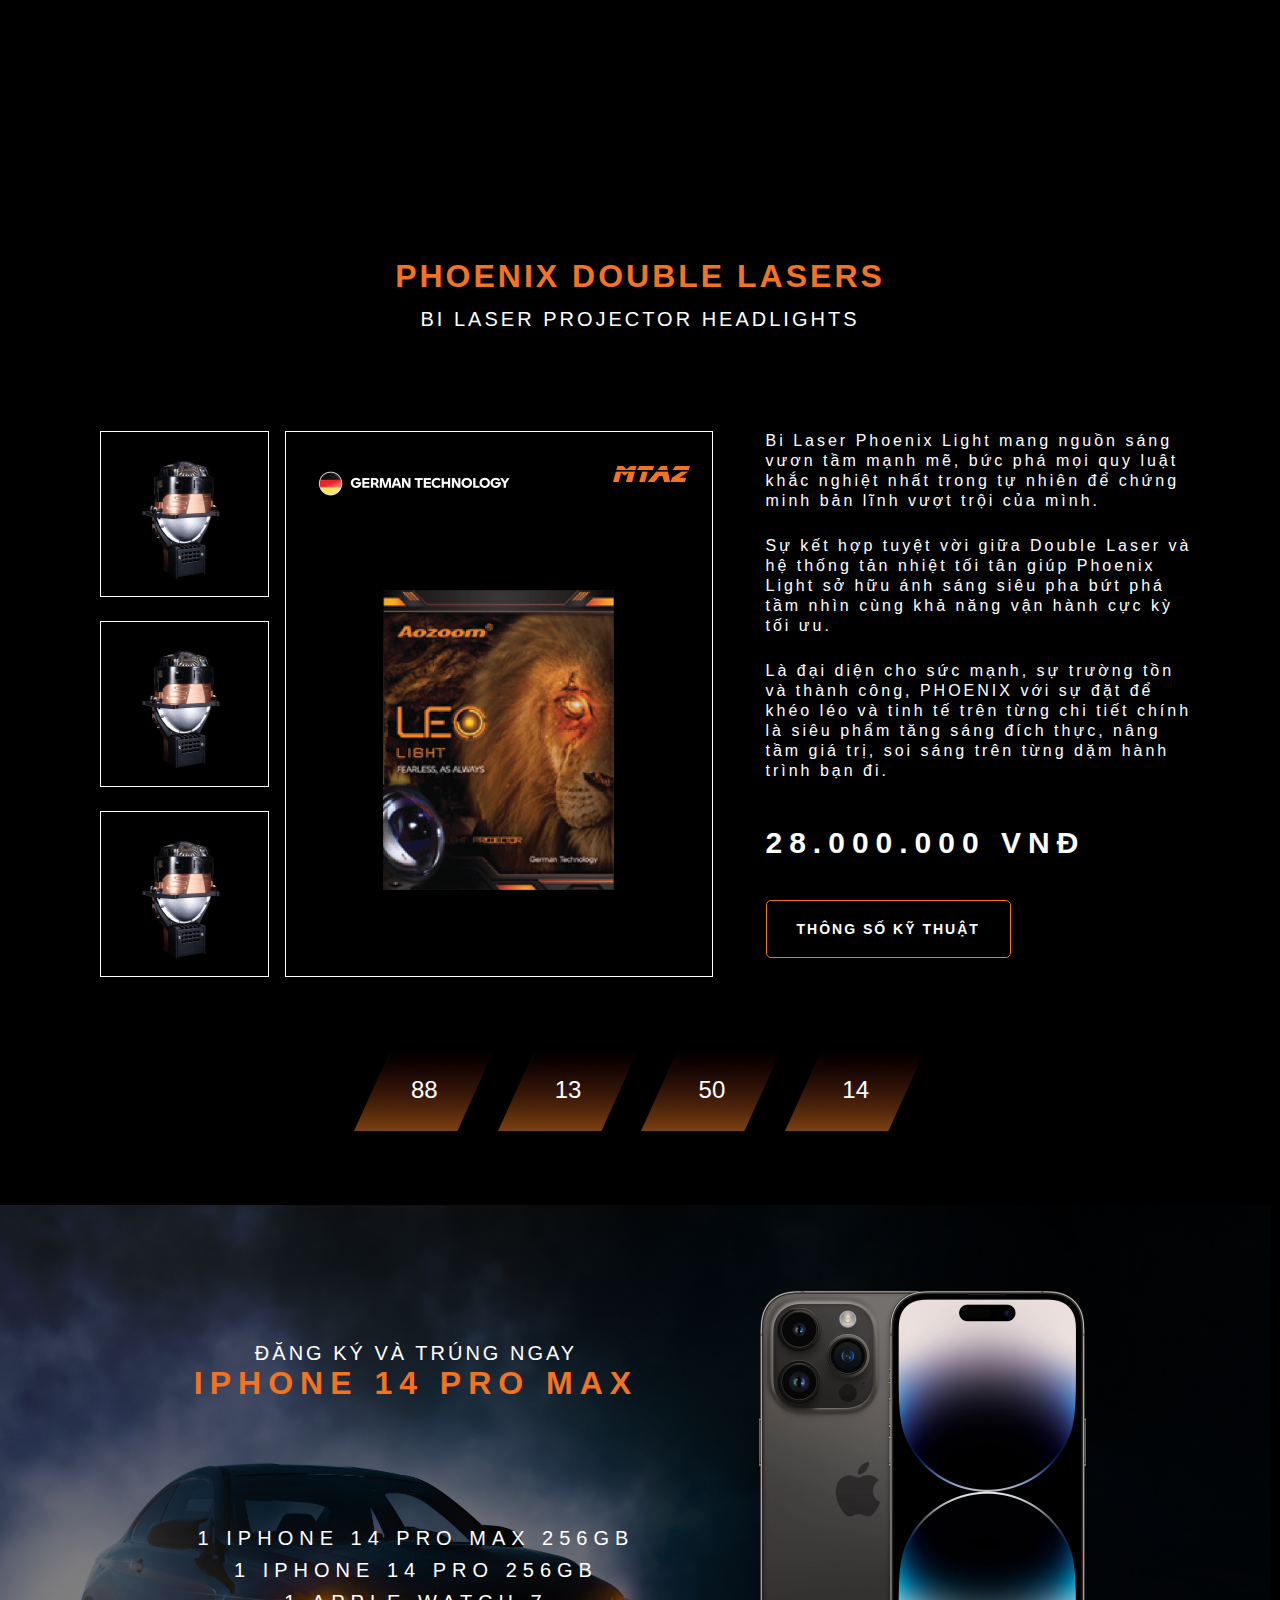
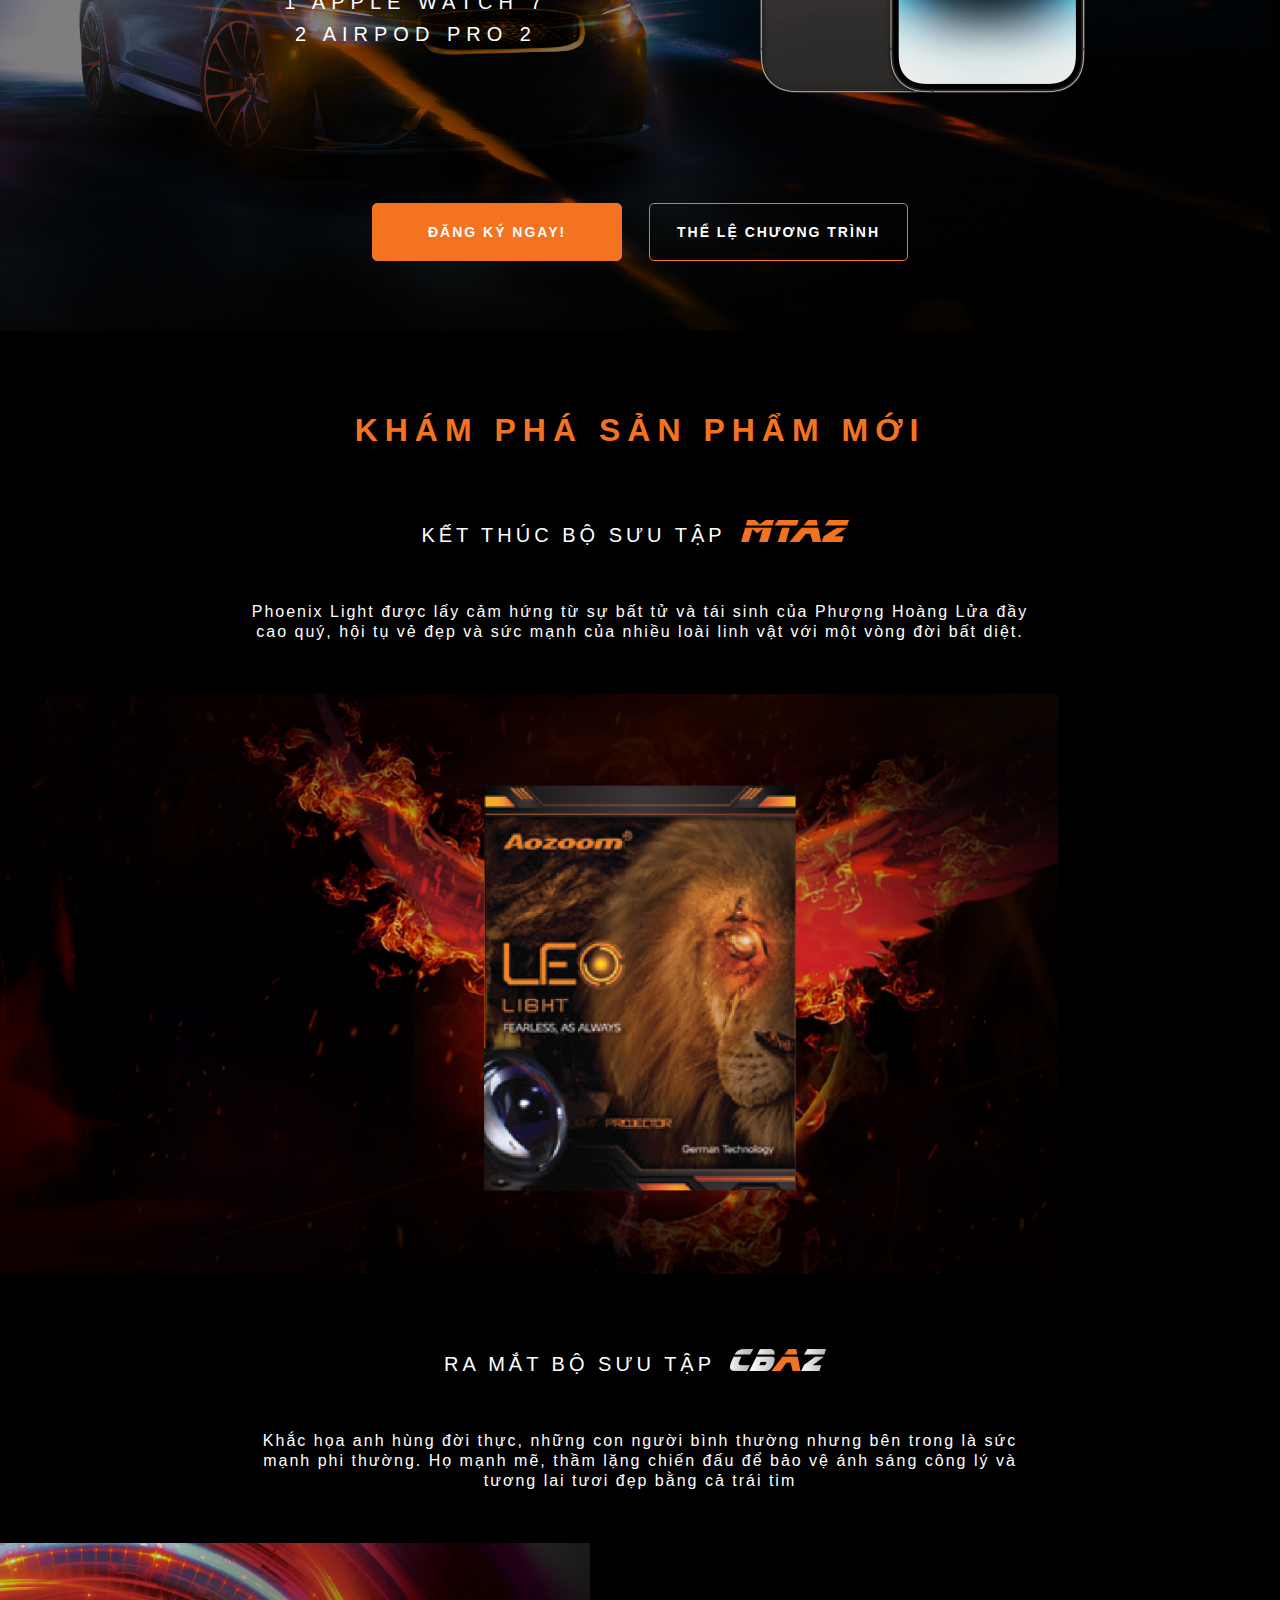
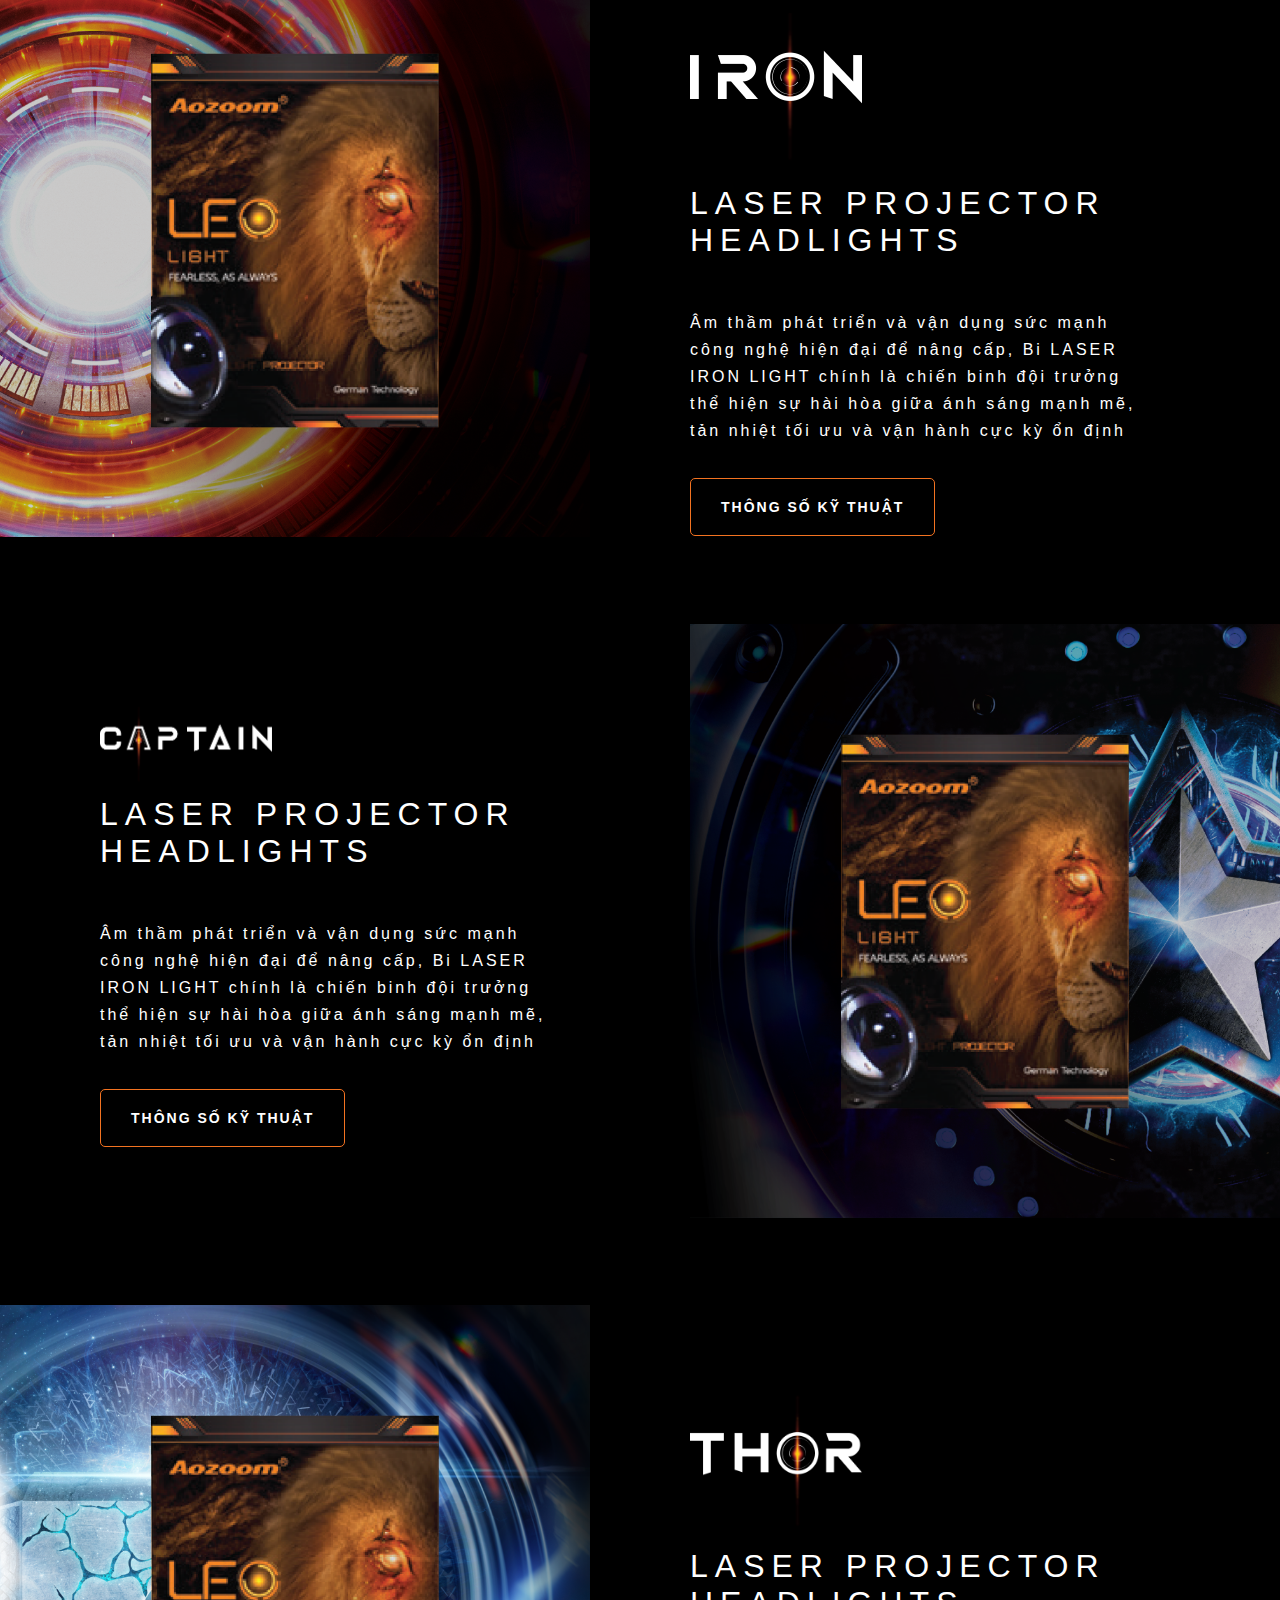
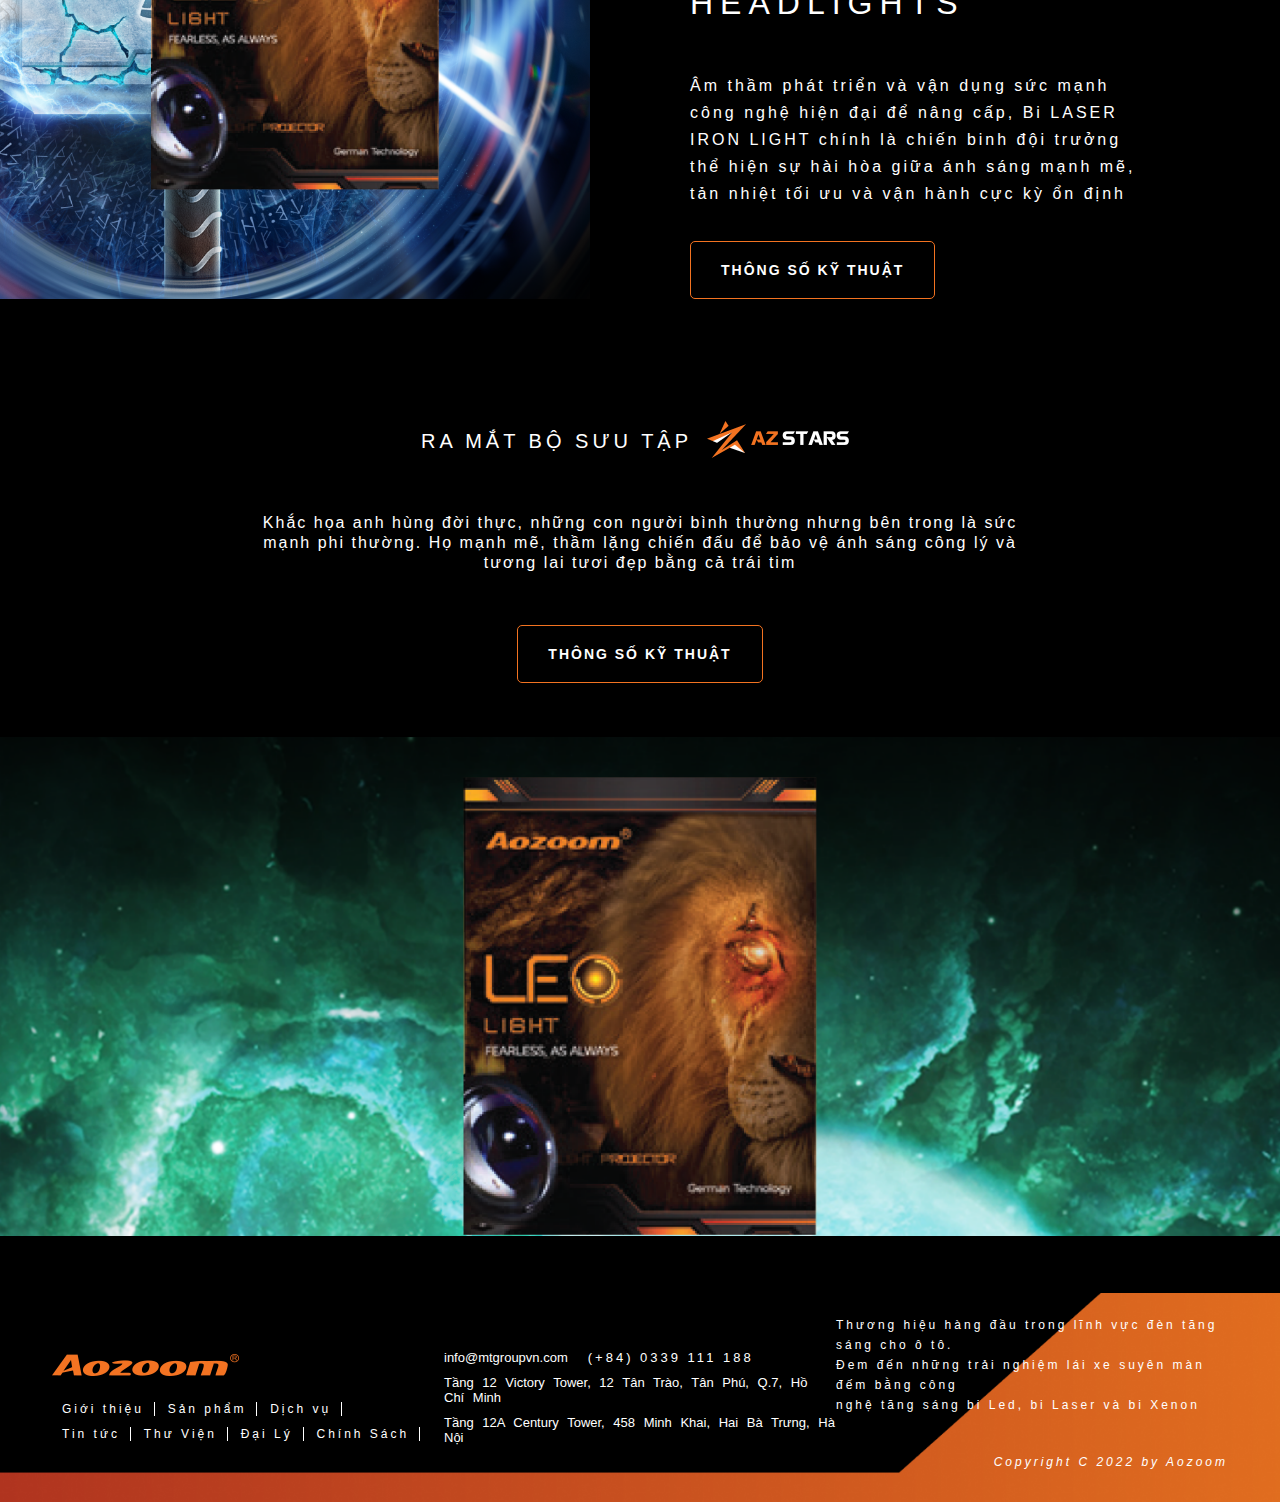
==== index.html @ 0536c2bf "17102022" ====
<!DOCTYPE html>
<html lang="en">
<head>
    <meta charset="UTF-8">
    <meta http-equiv="X-UA-Compatible" content="IE=edge">
    <meta name="viewport" content="width=device-width, initial-scale=1.0">
    <title>MT GROUP điểm đến của an toàn và chất lượng</title>
    <!-- Link CSS -->
    <link rel="stylesheet" href="/public/css/reset.css">
    <link rel="stylesheet" href="/public/css/style.css">
    <link rel="stylesheet" href="/public/css/responsive.css">
    <link rel="icon" href="https://aozoom.com.vn/wp-content/uploads/2021/07/cropped-cropped-aozoom-logo-32x32.png" sizes="32x32" />
    <link
      href="https://kit-pro.fontawesome.com/releases/v5.15.1/css/pro.min.css"
      rel="stylesheet"
    />
</head>
<body>
    <!-- Video Banner Start -->
    <section class="video-banner">
        <video autoplay loop muted>
            <source src="/share/video/video-banner.mp4" type="video/mp4">
        </video>
    </section>
    <!-- Video Banner End -->
    <!-- San Pham Chinh: Phuong Hoang Lua Start -->
    <section class="main-product">
        <div class="container">
            <div class="main-product-phoenix">
                <div class="main-product-title">
                    <h2 class="fsz-18">PHOENIX DOUBLE LASERS
                    </h2>
                    <p class="fsz-12">BI LASER PROJECTOR HEADLIGHTS</p>
                </div>

                <div class="main-product-phoenix-item d-none-mb">
                    <div class="main-product-phoenix-show">
                        <div class="main-product-phoenix-show-item">
                            <ul>
                                <li>
                                    <img src="/share/image/den-phoenix.png" alt="Bi Laser Phoenix Light">
                                </li>
                                <li>
                                    <img src="/share/image/den-phoenix.png" alt="Bi Laser Phoenix Light">
                                </li>
                                <li>
                                    <img src="/share/image/den-phoenix.png" alt="Bi Laser Phoenix Light">
                                </li>
                                <li>
                                    <img src="/share/image/den-phoenix.png" alt="Bi Laser Phoenix Light">
                                </li>
                            </ul>
                        </div>

                        <div class="main-product-phoenix-show-image">
                            <div class="phoenix-show-image-logo">
                                <img src="/share/image/GermanLogo.png" alt="Bi Laser Phoenix Light">
                                <img src="/share/image/MtazLogo.png" alt="Bi Laser Phoenix Light">
                            </div>

                            <div class="phoenix-show-image">
                                <img src="/share/image/product-img-01.png" alt="Bi Laser Phoenix Light">
                            </div>
                        </div>
                    </div>

                    <div class="main-product-phoenix-content">
                        <ul>
                            <li>Bi Laser Phoenix Light mang nguồn sáng vươn tầm mạnh mẽ, bức phá mọi quy luật khắc nghiệt nhất trong tự nhiên để chứng minh bản lĩnh vượt trội của mình.</li>
                            <li>Sự kết hợp tuyệt vời giữa Double Laser và hệ thống tản nhiệt tối tân giúp Phoenix Light sở hữu ánh sáng siêu pha bứt phá tầm nhìn cùng khả năng vận hành cực kỳ tối ưu.</li>
                            <li>Là đại diện cho sức mạnh, sự trường tồn và thành công, PHOENIX với sự đặt để khéo léo và tinh tế trên từng chi tiết chính là siêu phẩm tăng sáng đích thực, nâng tầm giá trị, soi sáng trên từng dặm hành trình bạn đi.</li>
                        </ul>

                        <div class="main-product-phoenix-price">
                            <span>28.000.000 VNĐ</span>
                        </div>

                        <button class="btn d-none-mb">THÔNG SỐ KỸ THUẬT</button>
                    </div>
                </div>
            </div>
        </div>
          <!-- Slideshow Mobile -->
          <div class="slideshow-container d-none">

            <div class="mySlides fade">
              <div class="numbertext">1 / 3</div>
              <div class="number-img">
                <img src="share/image/product-img-01.png">
              </div>
              <div class="text">
                <img src="share/image/bg-product.png" alt="Slideshow">
              </div>
            </div>
            
            <div class="mySlides fade">
              <div class="numbertext">2 / 3</div>
              <div class="number-img">
                <img src="share/image/product-img-01.png">
              </div>
              <div class="text"> <img src="share/image/bg-product.png" alt="Slideshow"></div>
            </div>
            
            <div class="mySlides fade">
              <div class="numbertext">3 / 3</div>
              <div class="number-img">
                <img src="share/image/product-img-01.png">
              </div>
              <div class="text"> <img src="share/image/bg-product.png" alt="Slideshow"></div>
            </div>
            
            </div>
            <br>
            
            <div style="text-align:center">
              <span class="dot"></span> 
              <span class="dot"></span> 
              <span class="dot"></span> 
            </div>
        <!-- Slideshow Mobile -->
        <div class="container d-none">
            <div class="phoenix-show-image-logo">
                <div class="german">
                    <img src="/share/image/GermanLogo.png" alt="Bi Laser Phoenix Light">
                </div>
                <div class="mtaz">
                    <img src="/share/image/MtazLogo.png" alt="Bi Laser Phoenix Light">
                </div>
            </div>

           <div class="info">
            <div class="content">
                <p>Sự kết hợp tuyệt vời giữa Double Laser và hệ thống tản nhiệt tối tân giúp Phoenix Light sở hữu ánh sáng siêu pha bứt phá tầm nhìn cùng khả năng vận hành cực kỳ tối ưu.</p>
            </div>

            <div class="main-product-phoenix-price">
                <span>28.000.000 VNĐ</span>
            </div>

            <div class="click">
                <p>Thông số kỹ thuật</p>
                <i class="fal fa-chevron-down"></i>
            </div>
           </div>
        </div>
    </section>
    <!-- San Pham Chinh: Phuong Hoang Lua Start -->
    <!-- Thời Gian Dem Nguoc Start -->
    <div class="countdown-time d-none-mb">
        <div class="container">
            <div id="countdown" class="countdown">
                <ul>
                  <li><span id="days"></span></li>
                  <li><span id="hours"></span></li>
                  <li><span id="minutes"></span></li>
                  <li><span id="seconds"></span></li>
                </ul>
              </div>
        </div>
    </div>
    <!-- Thời Gian Dem Nguoc End -->
    <!-- Banner Trung Thuong Start -->
    <section class="reward">
        <div class="container">
            <div class="reward-content">
                <div class="reward-content-title">
                    <div class="reward-content-title-detail">
                        <p class="fsz-12">ĐĂNG KÝ VÀ TRÚNG NGAY</p>
                        <h2 class="fsz-16">IPHONE 14 PRO MAX</h2>
                    </div>
                    <ul class="reward-content-title-desc">
                        <li class="fsz-12">1 Iphone 14 Pro Max 256GB</li>
                        <li class="fsz-12">1 Iphone 14 Pro 256GB</li>
                        <li class="fsz-12">1 Apple Watch 7</li>
                        <li class="fsz-12">2 Airpod Pro 2</li>
                    </ul>
                </div>

                <div class="reward-image">
                    <img src="/share/image/ip14.png" alt="Iphone 14">
                </div>
            </div>

            <div class="reward-button">
                <button class="btn reward-button-register fsz-10">Đăng ký ngay!</button>
                <button class="btn reward-button-rules fsz-10">Thể lệ chương trình</button>
            </div>
        </div>
    </section>
    <!-- Banner Trung Thuong End -->
    <!-- San Pham Moi Start -->
    <section class="new-product">
        <div class="container">
            <h2 class="fsz-18">KHÁM PHÁ SẢN PHẨM MỚI</h2>
            <div class="new-product-decs">
                <p class="fsz-12">KẾT THÚC BỘ SƯU TẬP </p>
                <div class="new-product-decs-img">
                    <img src="/share/image/MtazLogo.png" alt="Logo MTAZ">
                </div>
            </div>
            <div class="new-product-text d-none-mb">
                <p class="fsz-12">Phoenix Light được lấy cảm hứng từ sự bất tử và tái sinh của Phượng Hoàng Lửa đầy cao quý, hội tụ vẻ đẹp và sức mạnh của nhiều loài linh vật với một vòng đời bất diệt.</p>
            </div>
        </div>

        <div class="new-product-detail">
            <div class="new-product-detail-bg">
                <img class="d-none-mb" src="/share/image/new-product-bg.png" alt="Ảnh Nền Bi Laser Phoenix Light">
                <img class="d-none" src="/share/image/new-product-bg-mb.png" alt="Ảnh Nền Bi Laser Phoenix Light">
            </div>
            <div class="new-product-detail-img">
                <img src="/share/image/product-img-01.png" alt="Bi Laser Phoenix Light">
            </div>
        </div>
        <div class="new-product-text d-none">
            <p class="fsz-12">Phoenix Light được lấy cảm hứng từ sự bất tử và tái sinh của Phượng Hoàng Lửa đầy cao quý, hội tụ vẻ đẹp và sức mạnh của nhiều loài linh vật với một vòng đời bất diệt.</p>
        </div>
    </section>
    <!-- San Pham Moi End -->
    <!-- Bo Suu Tap Chien Binh Start -->
    <section class="cbaz">
        <div class="container">
            <div class="cbaz-decs">
                <p class="fsz-12">RA MẮT BỘ SƯU TẬP</p>
                <div class="cbaz-decs-img">
                    <img src="/share/image/cbazLogo.png" alt="Logo CBAZ">
                </div>
            </div>
            <div class="cbaz-text d-none-mb">
                <p>Khắc họa anh hùng đời thực, những con người bình thường nhưng bên trong là sức mạnh phi thường. Họ mạnh mẽ, thầm lặng chiến đấu để bảo vệ ánh sáng công lý và tương lai tươi đẹp bằng cả trái tim</p>
            </div>
        </div>

        <!-- IRON START -->
        <div class="cbaz-product">
            <div class="cbaz-image bg bg-iron">
                <div class="cbaz-image-item">
                    <img src="/share/image/product-img-01.png" alt="Ảnh Sản Phẩm Iron">
                </div>
            </div>

            <div class="cbaz-content">
                <div class="cabz-content-name">
                    <img src="/share/image/ironLogo.png" alt="Tên Sản Phẩm Iron">
                </div>
                <p class="fsz-18">LASER PROJECTOR HEADLIGHTS</p>
                <span class="fsz-12">Âm thầm phát triển và vận dụng sức mạnh công nghệ hiện đại để nâng cấp, Bi LASER IRON LIGHT chính là chiến binh đội trưởng thể hiện sự hài hòa giữa ánh sáng mạnh mẽ, tản nhiệt tối ưu và vận hành cực kỳ ổn định</span>         
                <button class="btn d-none-mb">Thông số kỹ thuật</button>
            </div>
        </div>
        <!-- IRON END -->

        <!-- CAPTAIN START -->
        <div class="cbaz-product">
            <div class="cbaz-image bg bg-captain d-none">
                <div class="cbaz-image-item-2 cbaz-image-item">
                    <img src="/share/image/product-img-01.png" alt="Ảnh Sản Phẩm Captain">
                </div>
            </div>

            <div class="cbaz-content pl-80">
                <div class="cabz-content-name">
                    <img src="/share/image/captainLogo.png" alt="Tên Sản Phẩm Captain">
                </div>
                <p class="fsz-18">LASER PROJECTOR HEADLIGHTS</p>
                <span class="fsz-12">Âm thầm phát triển và vận dụng sức mạnh công nghệ hiện đại để nâng cấp, Bi LASER IRON LIGHT chính là chiến binh đội trưởng thể hiện sự hài hòa giữa ánh sáng mạnh mẽ, tản nhiệt tối ưu và vận hành cực kỳ ổn định</span>         
                <button class="btn d-none-mb">Thông số kỹ thuật</button>
            </div>

            <div class="cbaz-image bg bg-captain d-none-mb">
                <div class="cbaz-image-item">
                    <img src="/share/image/product-img-01.png" alt="Ảnh Sản Phẩm Captain">
                </div>
            </div>

        </div>
        <!-- CAPTAIN END -->


        <!-- THOR START -->
        <div class="cbaz-product">
            <div class="cbaz-image bg bg-thor">
                <div class="cbaz-image-item">
                    <img src="/share/image/product-img-01.png" alt="Ảnh Sản Phẩm THOR">
                </div>
            </div>

            <div class="cbaz-content">
                <div class="cabz-content-name">
                    <img src="/share/image/thorLogo.png" alt="Tên Sản Phẩm THOR">
                </div>
                <p class="fsz-18">LASER PROJECTOR HEADLIGHTS</p>
                <span class="fsz-12">Âm thầm phát triển và vận dụng sức mạnh công nghệ hiện đại để nâng cấp, Bi LASER IRON LIGHT chính là chiến binh đội trưởng thể hiện sự hài hòa giữa ánh sáng mạnh mẽ, tản nhiệt tối ưu và vận hành cực kỳ ổn định</span>         
                <button class="btn d-none-mb">Thông số kỹ thuật</button>
            </div>
        </div>
        <!-- THOR END -->
    </section>
    <!-- Bo Suu Tap Chien Binh End -->

    <!-- San Pham Moi Cua AZSTARS Start -->
    <section class="azstars-product">
        <div class="container">
            <div class="azstars-product-decs">
                <p class="fsz-12">RA MẮT BỘ SƯU TẬP</p>
                <div class="azstars-product-decs-img">
                    <img src="/share/image/azstarsLogo.png" alt="Logo AZSTARS">
                </div>
            </div>
            <div class="azstars-product-text d-none-mb">
                <p class="fsz-12">Khắc họa anh hùng đời thực, những con người bình thường nhưng bên trong là sức mạnh phi thường. Họ mạnh mẽ, thầm lặng chiến đấu để bảo vệ ánh sáng công lý và tương lai tươi đẹp bằng cả trái tim</p>
            </div>
            <button class="btn d-none-mb">Thông số kỹ thuật</button>
        </div>

        <div class="azstars-product-image">
            <div class="azstars-product-image-bg">
                <img class="d-none-mb" src="/share/image/footerBg.png" alt="Nền Phẩm Mới Của AZSTARS">
                <img class="d-none" src="/share/image/footerBg-mb.png" alt="Nền Phẩm Mới Của AZSTARS">
            </div>
            <div class="azstars-product-image-item">
                <img src="/share/image/product-img-01.png" alt="Sản Phẩm Mới Của AZSTARS">
            </div>
        </div>
        <div class="azstars-product-text d-none">
            <p class="fsz-12">Phoenix Light được lấy cảm hứng từ sự bất tử và tái sinh của Phượng Hoàng Lửa đầy cao quý, hội tụ vẻ đẹp và sức mạnh của nhiều loài linh vật với một vòng đời bất diệt.</p>
        </div>
    </section>
    <!-- San Pham Moi Cua AZSTARS End -->

    <!-- FOOTER START -->
    <footer class="motorshow">
        <div class="container-footer">
            <div class="motorshow-menu">
                <div class="motorshow-menu-logo">
                    <img src="/share/image/aozoomLogo.png" alt="Logo AOZOOM">
                </div>

                <div class="motorshow-slogan d-none">
                    <p>Thương hiệu hàng đầu trong lĩnh vực đèn tăng sáng cho ô tô. Đem đến những trải nghiệm lái xe suyên màn đếm bằng công nghệ tăng sáng bi Led, bi Laser và bi Xenon</p>      
                </div>
    
                <ul class="d-none-mb">
                    <li><a target="_blank" href="https://aozoom.com.vn/gioi-thieu-aozoom/">Giới thiệu</a></li>
                    <li><a target="_blank" href="https://aozoom.com.vn/">Sản phẩm</a></li>
                    <li><a target="_blank" href="https://aozoom.com.vn/">Dịch vụ</a></li><br><br>
                    <li><a target="_blank" href="https://aozoom.com.vn/tin-tuc-aozoom/">Tin tức</a></li>
                    <li><a target="_blank" href="https://aozoom.com.vn/thu-vien/">Thư Viện</a></li>
                    <li><a target="_blank" href="https://aozoom.com.vn/">Đại Lý</a></li>
                    <li><a target="_blank" href="https://aozoom.com.vn/">Chính Sách</a></li>
                </ul>
            </div>
            <div class="motorshow-contact">
                <div class="motorshow-contact-list">
                    <div class="motorshow-contact-email">
                        <a  href="mailto:info@mtgroupvn.com">info@mtgroupvn.com</a>                   
                    </div>
                    <div class="motorshow-contact-phone">
                       <a href="tel:0339111188">(+84) 0339 111 188</a>
                    </div>
                </div>
                <div class="motorshow-contact-hcm">
                    <a href="https://goo.gl/maps/SRFhS85EmQLDxxVK9">
                        Tầng 12 Victory Tower, 12 Tân Trào, Tân Phú, Q.7, Hồ Chí Minh
                    </a>
                </div>
                <div class="motorshow-contact-hn">
                    <a href="https://goo.gl/maps/QtBU42G3W17KM7cYA">
                        Tầng 12A Century Tower, 458 Minh Khai, Hai Bà Trưng, Hà Nội
                    </a>
                </div>
            </div>

         
            <div class="motorshow-slogan d-none-mb">
                <p>Thương hiệu hàng đầu trong lĩnh vực đèn tăng sáng cho ô tô. <br> Đem đến những trải nghiệm lái xe suyên màn đếm bằng công <br> nghệ tăng sáng bi Led, bi Laser và bi Xenon <span>Copyright C 2022 by Aozoom</span></p>      
            </div>
        </div>
        <div class="bgFooter-mb d-none">
            <div class="copyRight">
                <span>Copyright C 2022 by Aozoom</span>
            </div>

           <div class="imgFooter">
                <img src="share/image/imgFooter-mb.png" alt="Footer Image">
           </div>
        </div>
    </footer>
    <!-- FOOTER END -->
    <!-- Javascript -->
    <script src="/public/js/script.js">
    </script>
    <script>
        let slideIndex = 0;
        showSlides();
        
        function showSlides() {
          let i;
          let slides = document.getElementsByClassName("mySlides");
          let dots = document.getElementsByClassName("dot");
          for (i = 0; i < slides.length; i++) {
            slides[i].style.display = "none";  
          }
          slideIndex++;
          if (slideIndex > slides.length) {slideIndex = 1}    
          for (i = 0; i < dots.length; i++) {
            dots[i].className = dots[i].className.replace(" active", "");
          }
          slides[slideIndex-1].style.display = "block";  
          dots[slideIndex-1].className += " active";
          setTimeout(showSlides, 2000); // Change image every 2 seconds
        }
        </script>
</body>
</html>
---- public/css/style.css ----
/* Video Banner */
.video-banner {
    height: 100%;
    width: 100%;
}

/* San Pham Chinh: Phuong Hoang Lua */
.main-product {
    margin-top: 103px;
}

.main-product .main-product-phoenix .main-product-title {
    margin-bottom: 100px;
}

.main-product .main-product-phoenix .main-product-title h2 {
    color: var(--primary);
    font-size: 32px;
    line-height: 42px;
    text-align: center;
    letter-spacing: 3px;
}

.main-product .main-product-phoenix .main-product-title p {
    font-size: 20px;
    color: var(--white);
    line-height: 24px;
    text-align: center;
    letter-spacing: 3px;
    margin-top: 10px;
}

.main-product .main-product-phoenix .main-product-phoenix-item {
    max-height: 546px;
    display: flex;
    justify-content: space-between;
}


.main-product-phoenix .main-product-phoenix-item .main-product-phoenix-show {
    display: flex;
    justify-content: space-between;
}

.main-product-phoenix .main-product-phoenix-item .main-product-phoenix-show .main-product-phoenix-show-item {
    overflow: scroll;
    overflow-x: hidden;
    direction: rtl;
    padding-left: 13px;
}

/* width */
.main-product-phoenix .main-product-phoenix-item .main-product-phoenix-show .main-product-phoenix-show-item::-webkit-scrollbar {
    width: 10px;
}
  
/* Track */
.main-product-phoenix .main-product-phoenix-item .main-product-phoenix-show .main-product-phoenix-show-item::-webkit-scrollbar-track {
    box-shadow: inset 0 0 5px grey; 
    border-radius: 3px;
    background: rgba(243, 115, 33, 0.2);
}
   
/* Handle */
.main-product-phoenix .main-product-phoenix-item .main-product-phoenix-show .main-product-phoenix-show-item::-webkit-scrollbar-thumb {
    background: var(--primary);
    border-radius: 3px;
}
  
.main-product-phoenix .main-product-phoenix-item .main-product-phoenix-show .main-product-phoenix-show-item/* Handle on hover */
  ::-webkit-scrollbar-thumb:hover {
    background: var(--primary);
}

.main-product-phoenix .main-product-phoenix-item .main-product-phoenix-show .main-product-phoenix-show-item ul {
    width: 169px;
    height: 165px;
}

.main-product-phoenix .main-product-phoenix-item .main-product-phoenix-show .main-product-phoenix-show-item ul li {
    border: 1px solid #FFFFFF;
    text-align: center;
    margin-bottom: 24px;
    cursor: pointer;
}

.main-product-phoenix .main-product-phoenix-item .main-product-phoenix-show .main-product-phoenix-show-item ul li img {
    width: 101px;
    height: 142px;
    text-align: center;
    margin-top: 20px;
}

.main-product-phoenix .main-product-phoenix-item .main-product-phoenix-show .main-product-phoenix-show-image {
    border: 1px solid #FFFFFF;
    margin-left: 16px;
    width: 428px;
    margin-right: 43px;
} 

.main-product-phoenix-item .main-product-phoenix-show .main-product-phoenix-show-image .phoenix-show-image-logo {
    display: flex;
    justify-content: space-between;
    margin: 0 22px;
    padding-top: 34px;
    padding-bottom: 90px;
}

.main-product-phoenix-item .main-product-phoenix-show .main-product-phoenix-show-image .phoenix-show-image-logo img:first-child {
    width: 202px;
    height: 34px;
}

.main-product-phoenix-item .main-product-phoenix-show .main-product-phoenix-show-image .phoenix-show-image-logo img:last-child {
    width: 77px;
    height: 16px;
}

.main-product-phoenix-item .main-product-phoenix-show .main-product-phoenix-show-image .phoenix-show-image {
    width: 231px;
    height: 300px;
    text-align: center;
    margin-left: auto;
    margin-right: auto;
    margin-bottom: 88px;
}

.main-product-phoenix .main-product-phoenix-item .main-product-phoenix-content {
    max-width: 428px;
}

.main-product-phoenix .main-product-phoenix-item .main-product-phoenix-content ul li {
    color: var(--white);
    font-size: 16px;
    letter-spacing: 3px;
    line-height: 20px;
    padding-bottom: 25px;
}

.main-product-phoenix .main-product-phoenix-item .main-product-phoenix-content .main-product-phoenix-price {
    margin-bottom: 40px;
    margin-top: 20px;
}

.main-product-phoenix .main-product-phoenix-item .main-product-phoenix-content .main-product-phoenix-price span {
    font-size: 30px;
    color: var(--white);
    font-weight: 700;
    letter-spacing: 7px;
}

/* Thời Gian Dem Nguoc */
.countdown-time {
    margin-top: 60px;
    margin-bottom: 74px;
}

.countdown-time .countdown ul {
    text-align: center;
}

.countdown-time .countdown ul li {
    display: inline-block;
    font-size: 24px;
    list-style-type: none;
    color: var(--white);
    background: url(/share/image/bg-time.png);
    background-size: contain;
    background-repeat: no-repeat;
    width: 141px;
    height: 83px;
    text-align: center;
    line-height: 83px;
}

.countdown-time .countdown ul li span {
    display: block;
    font-size: 24px;
    text-align: center;
    color: var(--white);
}

/* Banner Trung Thuong Start */
.reward {
    background: url(/share/image/bg-rewards.png);
    background-size: cover;
    background-repeat: no-repeat;
    background-position: center
}

.reward .reward-content {
    display: flex;
    justify-content: center;
    padding-top: 85px;
}

.reward .reward-content .reward-content-title {
    padding-top: 52px;
}

.reward .reward-content .reward-content-title .reward-content-title-detail {
    text-align: center;
    text-transform: uppercase;
    padding-bottom: 120px;
}

.reward .reward-content .reward-content-title .reward-content-title-detail p {
    color: var(--white);
    font-size: 20px;
    letter-spacing: 3px;
}

.reward .reward-content .reward-content-title .reward-content-title-detail h2 {
    font-size: 32px;
    font-weight: 700;
    color: var(--primary);
    letter-spacing: 7px;
}

.reward .reward-content .reward-content-title .reward-content-title-desc li {
    color: var(--white);
    text-transform: uppercase;
    font-size: 20px;
    text-align: center;
    line-height: 32px;
    letter-spacing: 6px;
}

.reward .reward-content .reward-image {
    width: 327px;
    height: 403px;
    margin-left: 121px;
}
.reward .reward-button {
    text-align: center;
    padding-top: 110px;
    padding-bottom: 80px;
}


.reward .reward-button .reward-button-register {
    background-color: var(--primary); 
    padding: 20px 55px;
    margin-right: 12px;
}

.reward .reward-button .reward-button-rules {
    background-color: inherit;
    border: 1px solid var(--primary);
    padding: 20px 27px;
    margin-left: 12px;
}

/* Banner Trung Thuong End */
/* San Pham Moi Start */
.new-product {
    margin-top: 71px;
}

.new-product h2 {
    font-size: 32px;
    color: var(--primary);
    text-align: center;
    letter-spacing: 7px;
    margin-bottom: 71px;
}

.new-product .new-product-decs {
    display: flex;
    justify-content: center;
}

.new-product .new-product-decs {
    font-size: 20px;
    color: var(--white);
    text-transform: uppercase;
    letter-spacing: 4px;
    padding-right: 10px;
    line-height: 30px;
}

.new-product .new-product-decs p {
    padding-right: 15px;
}

.new-product .new-product-decs .new-product-decs-img
 {
    width: 108px;
    height: 23px;
}

.new-product .new-product-text p {
    font-size: 16px;
    text-align: center;
    color: var(--white);
    line-height: 20px;
    padding: 52px 0;
    width: 71%;
    margin: 0 auto;
    letter-spacing: 2px;
}


.new-product .new-product-detail{
    position: relative;
}

.new-product .new-product-detail .new-product-detail-img {
    width: 312px;
    height: 399px;
    position: absolute;
    left:50%;
    top:50%;
    transform:translate(-50%,-50%);
}
/* San Pham Moi End*/
/* Bo Suu Tap Chien Binh Start */
.cbaz {
    margin-top: 73px;
}

.cbaz .cbaz-decs {
    display: flex;
    justify-content: center;
}

.cbaz .cbaz-decs {
    font-size: 20px;
    color: var(--white);
    text-transform: uppercase;
    letter-spacing: 4px;
    padding-right: 10px;
    line-height: 30px;
}

.cbaz .cbaz-decs p {
    padding-right: 15px;
}

.cbaz .cbaz-decs .cbaz-decs-img
 {
    width: 96px;
    height: 22px;
}

.cbaz .cbaz-text p {
    font-size: 16px;
    text-align: center;
    color: var(--white);
    line-height: 20px;
    padding: 52px 0;
    width: 71%;
    margin: 0 auto;
    letter-spacing: 2px;
}

.cbaz .cbaz-product {
    display: flex;
    justify-content: space-between;
    width: 100%;
    margin-bottom: 87px;
}

.cbaz .cbaz-product .cbaz-image {
    position: relative;
    -ms-flex: 1;  /* IE 10 */  
    flex: 1;
    width: 467px;
    height: 594px;
}

.cbaz-product .bg {
    overflow: hidden;
    background-size: cover;
    background-position: center;
}

.cbaz-product .bg-iron {
    background-image: url('/share/image/ironBg.png');
}

.cbaz-product .bg-captain {
   background-image: url('/share/image/captainBg.png');
}

.cbaz-product .bg-thor {
   background-image: url('/share/image/thorBg.png');
}

.cbaz-product .cbaz-image .cbaz-image-item {
    width: 288px;
    height: 373px;
}

.cbaz-product .cbaz-image .cbaz-image-item,
.cbaz-product .cbaz-image .cbaz-image-item-2 {
    position: absolute;
    left:50%;
    top:50%;
    transform:translate(-50%,-50%);
}

.cbaz-product .cbaz-content {
    -ms-flex: 1;  /* IE 10 */  
    flex: 1;
    padding-top: 70px;
    padding-left: 100px;
}

.cbaz-product .cbaz-content .cabz-content-name {
    width: 172px;
    height: 53px;
    display: inline-block;
}

.cbaz-product .cbaz-content p {
    font-size: 32px;
    letter-spacing: 7px;
    color: var(--white);
}

.cbaz-product .cbaz-content span {
    display: block;
    color: var(--white);
    font-size: 16px;
    line-height: 27px;
    letter-spacing: 3px;
    padding-bottom: 34px;
    padding-top: 50px;
    max-width: 453px;
    text-align: left;
}
/* Bo Suu Tap Chien Binh End */
/* AZSTARS START */
.azstars-product {
    margin-top: 122px;
    margin-bottom: 55px;
}

.azstars-product .azstars-product-decs {
    display: flex;
    justify-content: center;
}

.azstars-product .azstars-product-decs {
    font-size: 20px;
    color: var(--white);
    text-transform: uppercase;
    letter-spacing: 4px;
    padding-right: 10px;
    line-height: 40px;
}

.azstars-product .azstars-product-decs p {
    padding-right: 15px;
}

.azstars-product .azstars-product-decs .azstars-product-decs-img
 {
    width: 142px;
    height: 37px;
}

.azstars-product .azstars-product-text p {
    font-size: 16px;
    text-align: center;
    color: var(--white);
    line-height: 20px;
    padding: 52px 0;
    width: 71%;
    margin: 0 auto;
    letter-spacing: 2px;
}

.azstars-product .btn {
    display: flex;
    margin: 0 auto;
    margin-bottom: 54px;
}

.azstars-product .azstars-product-image {
    position: relative;
}

.azstars-product .azstars-product-image .azstars-product-image-item {
    position: absolute;
    left:50%;
    top:50%;
    transform:translate(-50%,-50%);
    width: 353px;
    height: 422px;
}
/* AZSTARS END */

/* FOOTER */
.motorshow {
    overflow: hidden;
    background-size: cover;
    background-position: center;
    background-image: url('/share/image/imgFooter.png');
}

.motorshow .container-footer {
    display: flex;
    justify-content: space-between;
    align-items: center;
    width: 100%;
    padding: 0 52px;
}

.motorshow .container-footer .motorshow-menu,
.motorshow .container-footer .motorshow-contact,
.motorshow .container-footer .motorshow-slogan {
    -ms-flex: 1;  /* IE 10 */  
    flex: 1;
}

.motorshow .container-footer .motorshow-menu .motorshow-menu-logo {
    width: 187px;
    height: 22px;
    margin-bottom: 26px;
}

.motorshow .container-footer .motorshow-menu ul li {
    display: inline-block;
}

.motorshow .container-footer .motorshow-menu ul li a {
    font-size: 12px;
    color: var(--white);
    padding-left: 10px;
    padding-right: 10px;
    border-right: 1px solid var(--white);
    margin-bottom: 10px;
    letter-spacing: 3px;
}

.motorshow .container-footer .motorshow-contact a {
    font-size: 13px;
    color: var(--white);
}

.container-footer .motorshow-contact .motorshow-contact-list {
    display: flex;
    text-align: left;
    margin-bottom: 10px;
}

.motorshow-contact .motorshow-contact-list .motorshow-contact-email {
    margin-right: 20px;
}

.motorshow-contact .motorshow-contact-hcm,
.motorshow-contact .motorshow-contact-hn {
    word-spacing: 5px
}

.motorshow-contact .motorshow-contact-hcm {
    margin-bottom: 10px;
}

.motorshow-contact .motorshow-contact-list .motorshow-contact-phone {
    letter-spacing: 3px;
}

.motorshow .container-footer .motorshow-slogan p {
    color: var(--white);
    font-size: 12px;
    line-height: 20px;
    letter-spacing: 3px;
    text-align: left;
    margin-bottom: 30px;
    padding-top: 22px;
    float: right;
}

.motorshow .container-footer .motorshow-slogan span {
    color: var(--white);
    font-style: italic;
    font-size: 12px;
    display: block;
    padding-top: 37px;
    text-align: right;
}

/* Slideshow Mobile */
/* Slideshow container */
.mySlides {
    position: relative;
}



.slideshow-container {
    max-width: 480px;
    margin: auto;
  } 
  /* Number text (1/3 etc) */
  .numbertext {
    color: #f2f2f2;
    font-size: 12px;
    padding: 8px 12px;
    position: absolute;
    bottom: 0;
    right: 0;
  }

.text img {
    margin-top: 120px;
}

.number-img {
    width: 171px;
    height: 222px;
    position: absolute;
    left: 50%;
    top: 33%;
    transform: translate(-50%,-50%);
}
  
.active {
    background-color: #717171;
}
  
/* Fading animation */
.fade {
    animation-name: fade;
    animation-duration: 1.5s;
  }
  
  @keyframes fade {
    from {opacity: .4} 
    to {opacity: 1}
  }
---- public/css/responsive.css ----
/* Giao dien may tinh */
@media (min-width: 1024px){
    .d-none {
        display: none !important;
    }
}
/* Giao dien dien thoai */
@media (max-width: 480px) {
    .container {
        max-width: 340px !important;
    }

    .fsz-10 {
        font-size: 10px !important;
    }

    .fsz-12 {
        font-size: 12px !important;
    }

    .fsz-16 {
        font-size: 16px !important;
    }

    .fsz-18 {
        font-size: 18px !important;
    }

    .d-none-mb {
        display: none !important;
    }


    .main-product .main-product-phoenix .main-product-title p {
        line-height: 14px !important;
        letter-spacing: 2px !important;
    }

    .main-product {
        margin-top: 30px !important;
    }

    .german {
        width: 203px;
        height: 34px;
    }

    .phoenix-show-image-logo {
        display: flex;
        justify-content: space-between;
        align-items: center;
        margin-top: 50px;
        padding: 0 10px;
    }

    .info {
        color: var(--white);
        margin-top: 52px;
        padding: 0 10px;
    }

    .mtaz {
        width: 77px;
        height: 16px;
    }

    .content p {
        text-align: left;
        font-size: 12px;
        letter-spacing: 2px;
        line-height: 20px;
    }

    .main-product-phoenix-price {
        font-size: 14px;
        font-weight: 700;
        letter-spacing: 2px;
        margin-top: 30px;
        margin-bottom: 60px;
    }

    .click p {
        text-align: center;
        font-size: 14px;
        letter-spacing: 2px;
        margin-bottom: 28px;
    }

    .click i {
        text-align: center;
        font-size: 32px;
        margin: 0 auto;
        display: block;
    }

    .reward .reward-content {
        padding-top: 50px !important;
    }

    .reward .reward-content .reward-image {
        margin-left: 0 !important;
        width: 130px;
        height: 159px;
        margin-top: 16px;
    }

    .reward .reward-content .reward-content-title {
        padding-top: 0 !important;
        flex: 1;
    }

    .reward .reward-content .reward-content-title .reward-content-title-detail p {
        margin-bottom: 7px;
    }

    .reward .reward-content .reward-content-title .reward-content-title-desc ul {
        padding-left: 10px;
    }

    .reward .reward-content .reward-content-title .reward-content-title-desc li {
        text-align: left !important;
        line-height: 19px !important;
        letter-spacing: 1px !important;
    }

    .reward .reward-content .reward-content-title .reward-content-title-detail {
        padding-bottom: 32px !important;
    }

    .reward .reward-button .reward-button-rules {
        background-color: #000;
        border: 1px solid var(--primary);
        padding: 7px 42px !important;
        margin-left: 5px !important;
    }

    .reward .reward-button .reward-button-register {
        padding: 7px 42px !important;
        margin-right: 5px !important;
    }

    .reward-button {
        display: flex;
        justify-content: space-between;
        align-items: center;
    }

    .reward .reward-button {
        padding-bottom: 0 !important;
    }

    .btn {
        letter-spacing: 0 !important;
    }

    .new-product h2 {
        letter-spacing: 3px !important;
    }

    .new-product .new-product-decs {
        letter-spacing: 2px;
        margin-bottom: 44px;
    }

    .azstars-product .azstars-product-decs {
        letter-spacing: 2px !important;
    }

    .new-product .new-product-detail .new-product-detail-img {
        width: 177px !important;
        height: 226px !important;
    }

    .new-product .new-product-text p {
        text-align: justify !important;
        padding: 52px 0 0 0 !important;
        letter-spacing: 2px !important;
        width: 80% !important;
    }

    .cbaz .cbaz-product {
        display: inline-block !important;
    }

    .cbaz .cbaz-decs {
        margin-bottom: 27px;
    }

    .cbaz-product .cbaz-image .cbaz-image-item {
        width: 190px !important;
        height: 245px !important;
    }

    .cbaz .cbaz-product .cbaz-image {
        height: 325px !important;
        width: auto !important;
    }

    .cbaz-product .cbaz-image .cbaz-image-item {
        left: 57% !important;
    }
    
    .cbaz-product .cbaz-image .cbaz-image-item-2 {
        left: 28% !important;
    }

    .cbaz-product .cbaz-content .cabz-content-name {
        width: 123px !important;
        height: 34px !important;
    }

    .cbaz-product .cbaz-content {
        padding: 0 40px;
    }

    .cbaz-product .cbaz-content span {
        line-height: 20px !important;
        letter-spacing: 2px !important;
    }

    .pl-80 {
        padding-left: none !important;
    }

    .azstars-product .azstars-product-image .azstars-product-image-item {
        width: 271px;
        height: 325px;
    }

    .azstars-product .azstars-product-text p {
        text-align: justify !important;
        width: 84% !important;
    }

    .motorshow .container-footer {
        display: inline-block !important;
    }

    .motorshow {
        background-image: none !important;
    }

    .container-footer .motorshow-contact .motorshow-contact-list {
        display: block !important;
        text-align: center !important;
    }

    .azstars-product {
        margin-bottom: 0 !important;
    }

    .motorshow .container-footer {
        padding: 0 40px !important;
    }
    
    .motorshow .container-footer .motorshow-slogan p {
        text-align: justify !important;
        letter-spacing: 1px !important;
    }

    .motorshow .container-footer .motorshow-menu .motorshow-menu-logo {
        margin: 0 auto !important;
    }

    .motorshow .container-footer .motorshow-slogan p {
        padding-top: 52px !important;
    }

    .motorshow-contact .motorshow-contact-list .motorshow-contact-phone {
        padding-top: 10px;
        padding-bottom: 30px;
    }

    .motorshow-contact .motorshow-contact-hn {
        padding-bottom: 48px;
    }

    .motorshow-contact .motorshow-contact-hcm, .motorshow-contact .motorshow-contact-hn {
        text-align: center;
        width: 90%;
        margin: 0 auto;
    }

    .bgFooter-mb {
        position: relative;
    }

    .copyRight {
        position: absolute;
        left: 5%;
        color: var(--white);
        font-size: 12px;
        font-style: italic;

    }
}    


/* Giao dien may tinh bang */
@media (min-width: 480px) and (max-width: 1024px) {
   
}
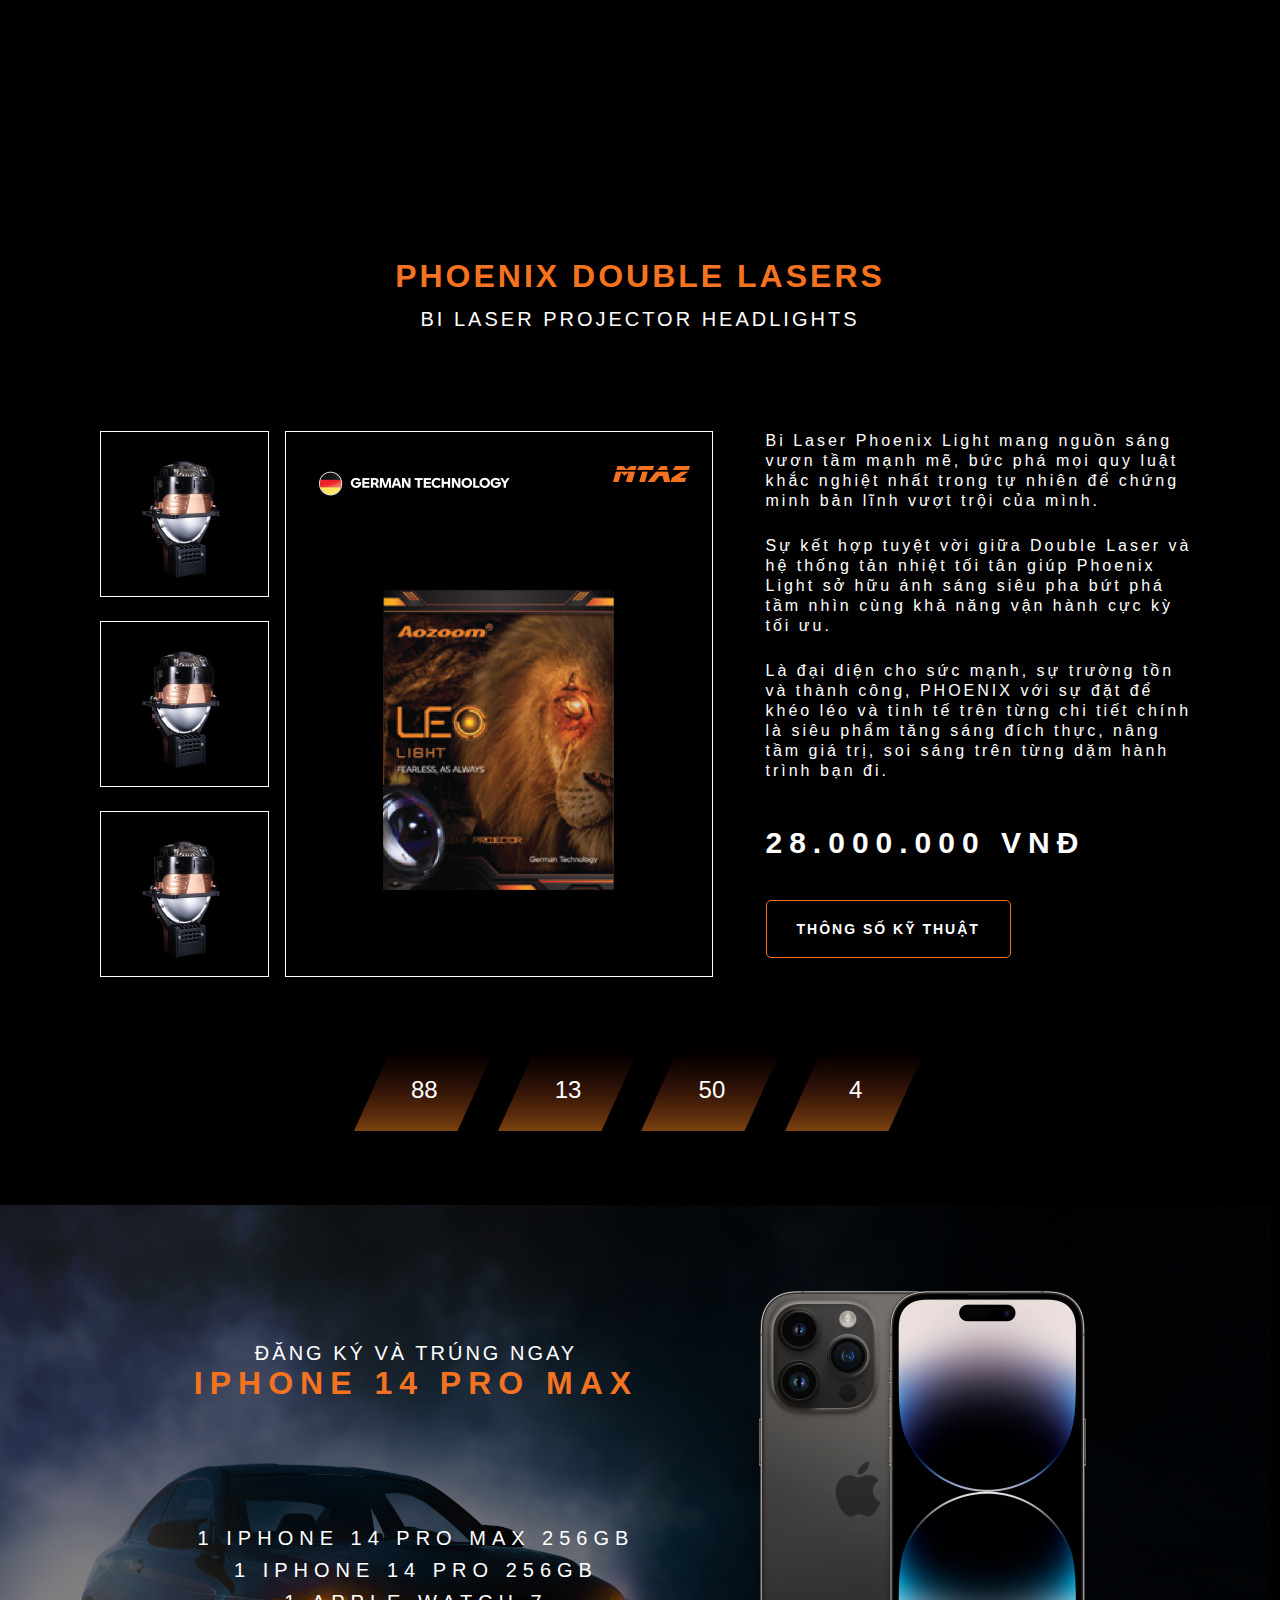
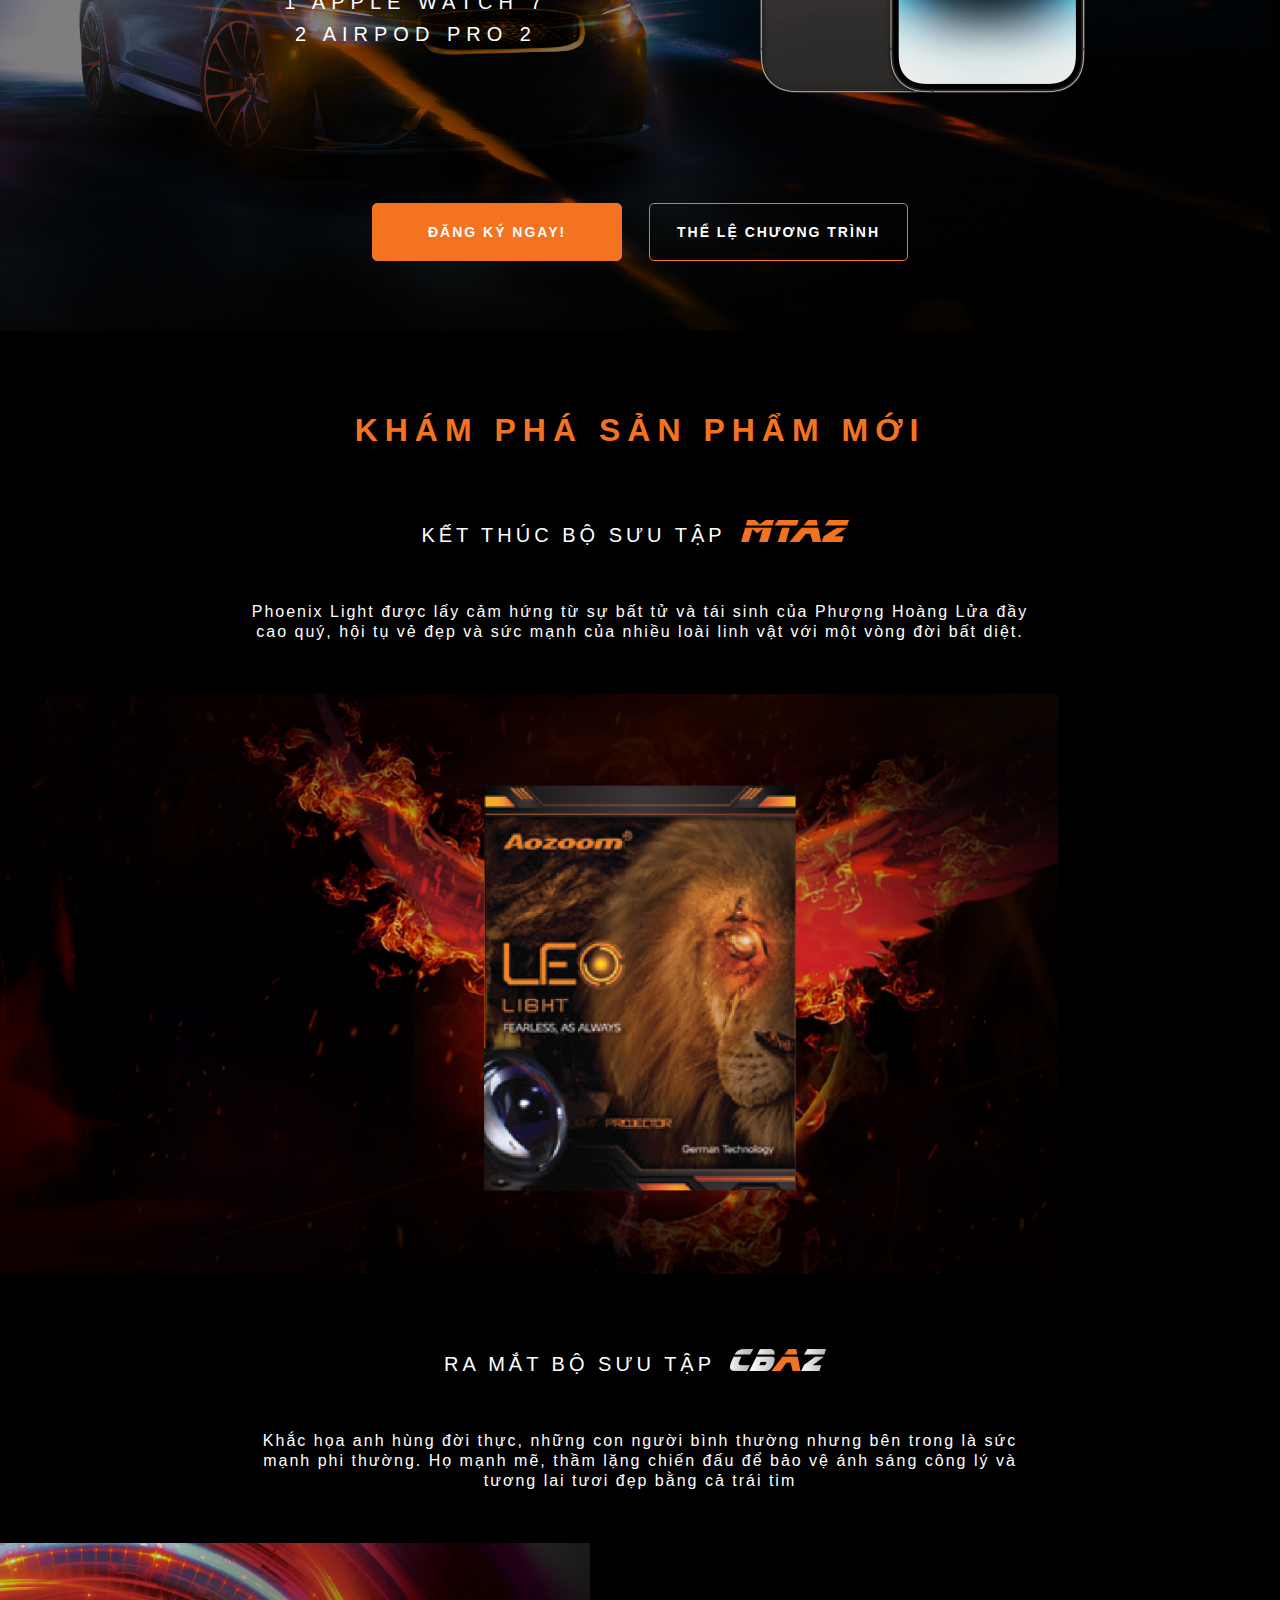
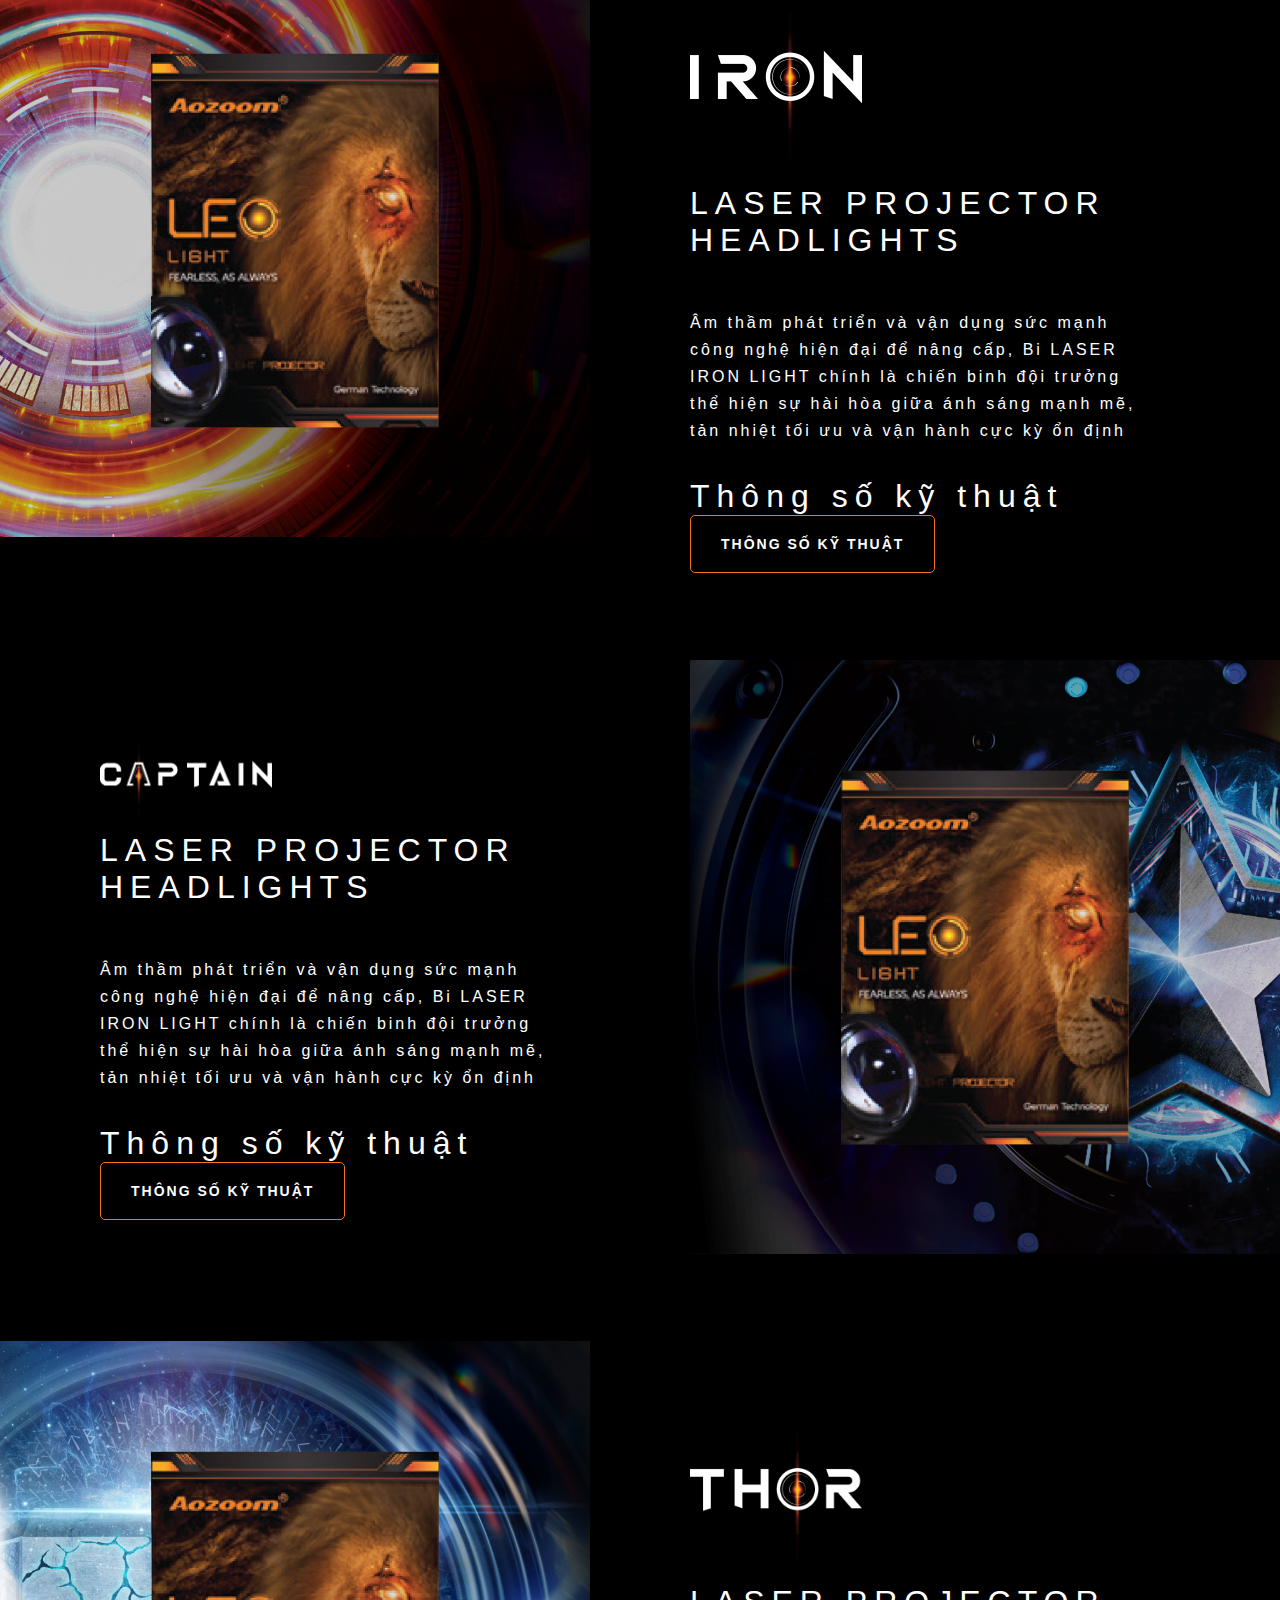
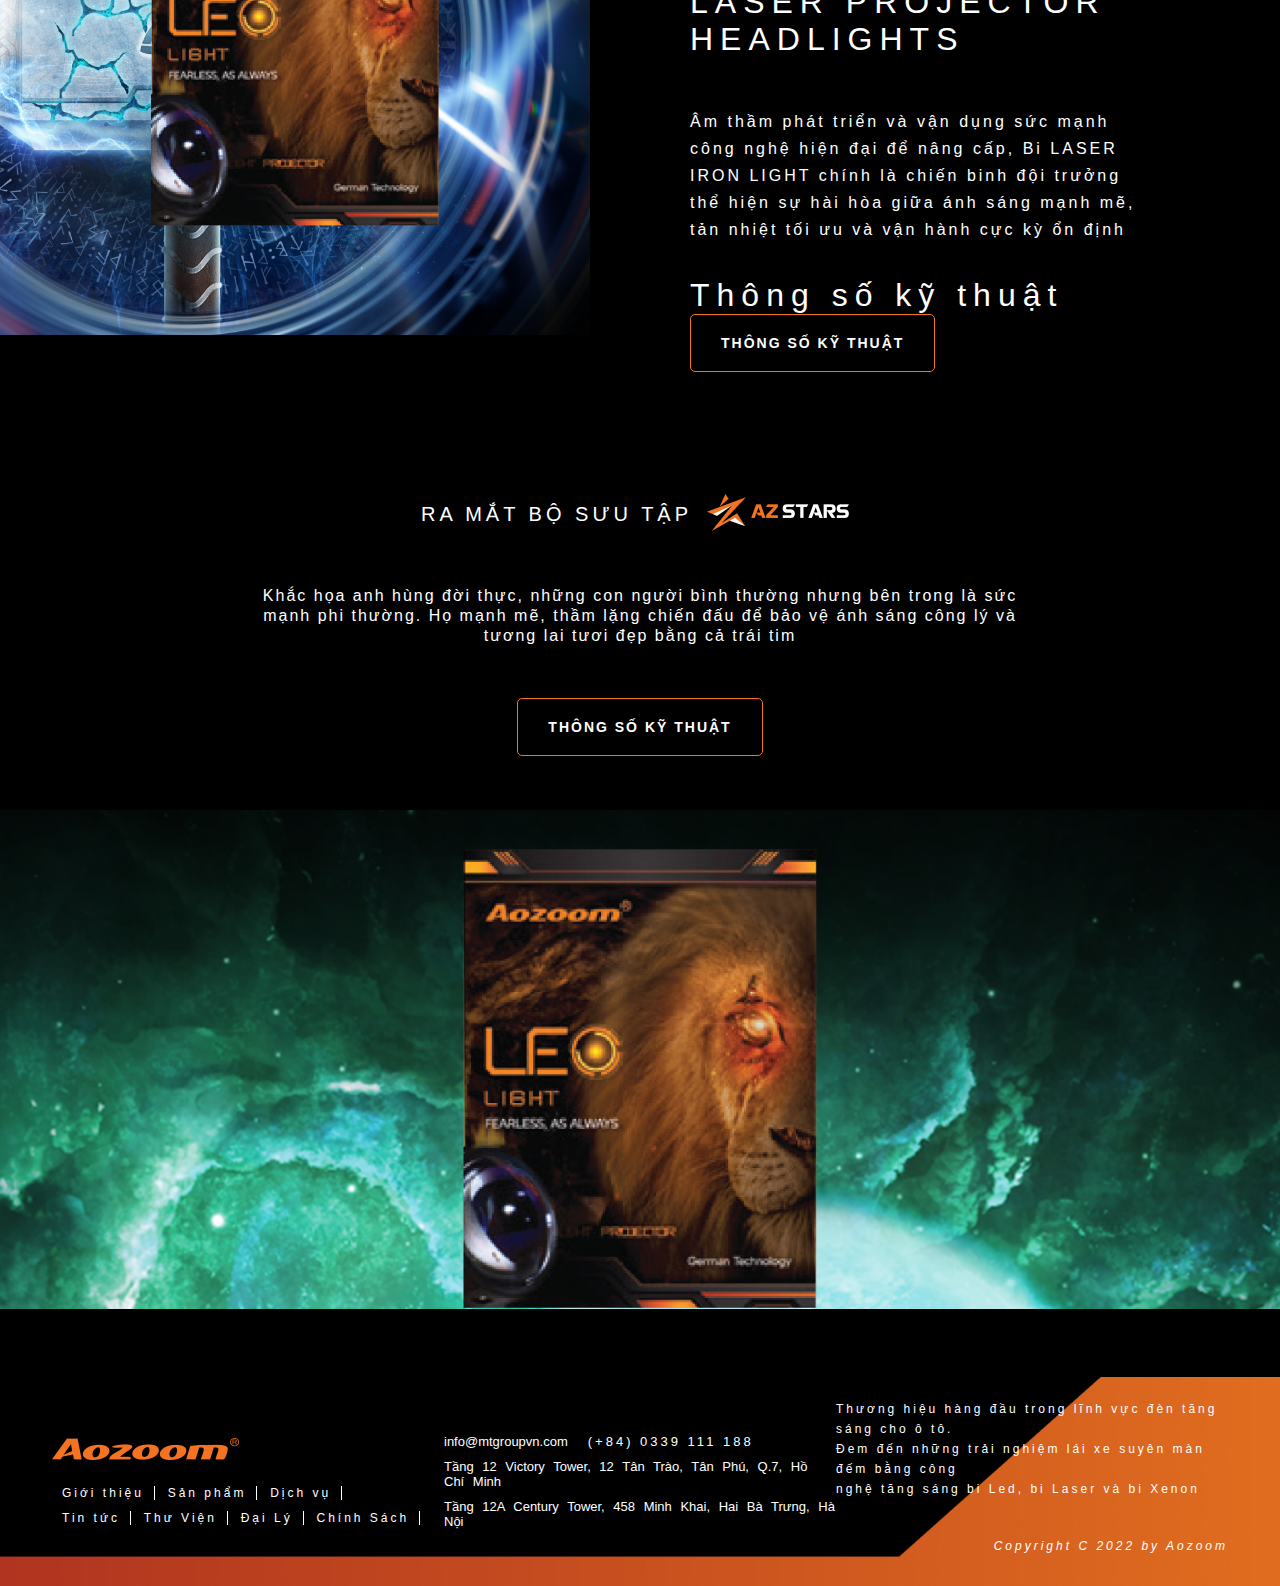
==== commit a5fcd3e1: "hello" ====
--- a/index.html
+++ b/index.html
@@ -244,7 +244,11 @@
                     <img src="/share/image/ironLogo.png" alt="Tên Sản Phẩm Iron">
                 </div>
                 <p class="fsz-18">LASER PROJECTOR HEADLIGHTS</p>
-                <span class="fsz-12">Âm thầm phát triển và vận dụng sức mạnh công nghệ hiện đại để nâng cấp, Bi LASER IRON LIGHT chính là chiến binh đội trưởng thể hiện sự hài hòa giữa ánh sáng mạnh mẽ, tản nhiệt tối ưu và vận hành cực kỳ ổn định</span>         
+                <span class="fsz-12">Âm thầm phát triển và vận dụng sức mạnh công nghệ hiện đại để nâng cấp, Bi LASER IRON LIGHT chính là chiến binh đội trưởng thể hiện sự hài hòa giữa ánh sáng mạnh mẽ, tản nhiệt tối ưu và vận hành cực kỳ ổn định</span>   
+                <div class="click">
+                    <p>Thông số kỹ thuật</p>
+                    <i class="fal fa-chevron-down"></i>
+                </div>      
                 <button class="btn d-none-mb">Thông số kỹ thuật</button>
             </div>
         </div>
@@ -263,7 +267,11 @@
                     <img src="/share/image/captainLogo.png" alt="Tên Sản Phẩm Captain">
                 </div>
                 <p class="fsz-18">LASER PROJECTOR HEADLIGHTS</p>
-                <span class="fsz-12">Âm thầm phát triển và vận dụng sức mạnh công nghệ hiện đại để nâng cấp, Bi LASER IRON LIGHT chính là chiến binh đội trưởng thể hiện sự hài hòa giữa ánh sáng mạnh mẽ, tản nhiệt tối ưu và vận hành cực kỳ ổn định</span>         
+                <span class="fsz-12">Âm thầm phát triển và vận dụng sức mạnh công nghệ hiện đại để nâng cấp, Bi LASER IRON LIGHT chính là chiến binh đội trưởng thể hiện sự hài hòa giữa ánh sáng mạnh mẽ, tản nhiệt tối ưu và vận hành cực kỳ ổn định</span>  
+                <div class="click">
+                    <p>Thông số kỹ thuật</p>
+                    <i class="fal fa-chevron-down"></i>
+                </div>       
                 <button class="btn d-none-mb">Thông số kỹ thuật</button>
             </div>
 
@@ -290,7 +298,11 @@
                     <img src="/share/image/thorLogo.png" alt="Tên Sản Phẩm THOR">
                 </div>
                 <p class="fsz-18">LASER PROJECTOR HEADLIGHTS</p>
-                <span class="fsz-12">Âm thầm phát triển và vận dụng sức mạnh công nghệ hiện đại để nâng cấp, Bi LASER IRON LIGHT chính là chiến binh đội trưởng thể hiện sự hài hòa giữa ánh sáng mạnh mẽ, tản nhiệt tối ưu và vận hành cực kỳ ổn định</span>         
+                <span class="fsz-12">Âm thầm phát triển và vận dụng sức mạnh công nghệ hiện đại để nâng cấp, Bi LASER IRON LIGHT chính là chiến binh đội trưởng thể hiện sự hài hòa giữa ánh sáng mạnh mẽ, tản nhiệt tối ưu và vận hành cực kỳ ổn định</span>  
+                <div class="click">
+                    <p>Thông số kỹ thuật</p>
+                    <i class="fal fa-chevron-down"></i>
+                </div>       
                 <button class="btn d-none-mb">Thông số kỹ thuật</button>
             </div>
         </div>
@@ -324,6 +336,10 @@
         </div>
         <div class="azstars-product-text d-none">
             <p class="fsz-12">Phoenix Light được lấy cảm hứng từ sự bất tử và tái sinh của Phượng Hoàng Lửa đầy cao quý, hội tụ vẻ đẹp và sức mạnh của nhiều loài linh vật với một vòng đời bất diệt.</p>
+        </div>
+        <div class="click">
+            <p>Thông số kỹ thuật</p>
+            <i class="fal fa-chevron-down"></i>
         </div>
     </section>
     <!-- San Pham Moi Cua AZSTARS End -->
--- a/public/css/responsive.css
+++ b/public/css/responsive.css
@@ -79,18 +79,23 @@
         margin-bottom: 60px;
     }
 
-    .click p {
-        text-align: center;
-        font-size: 14px;
-        letter-spacing: 2px;
-        margin-bottom: 28px;
+    .click {
+        color: var(--white);
+        padding: 20px 0;
+    }
+
+    .click > p {
+        text-align: center !important;
+        font-size: 14px !important;
+        letter-spacing: 2px !important;
+        margin-bottom: 28px !important;
     }
 
     .click i {
-        text-align: center;
-        font-size: 32px;
-        margin: 0 auto;
-        display: block;
+        text-align: center !important;
+        font-size: 32px !important;
+        margin: 0 auto !important;
+        display: block !important;
     }
 
     .reward .reward-content {
@@ -247,6 +252,7 @@
 
     .azstars-product {
         margin-bottom: 0 !important;
+        margin-top: 0 !important;
     }
 
     .motorshow .container-footer {
@@ -256,6 +262,10 @@
     .motorshow .container-footer .motorshow-slogan p {
         text-align: justify !important;
         letter-spacing: 1px !important;
+    }
+
+    .cbaz-product .cbaz-content > p {
+        letter-spacing: 0 !important;
     }
 
     .motorshow .container-footer .motorshow-menu .motorshow-menu-logo {
@@ -294,8 +304,6 @@
 
     }
 }    
-
-
 /* Giao dien may tinh bang */
 @media (min-width: 480px) and (max-width: 1024px) {
    
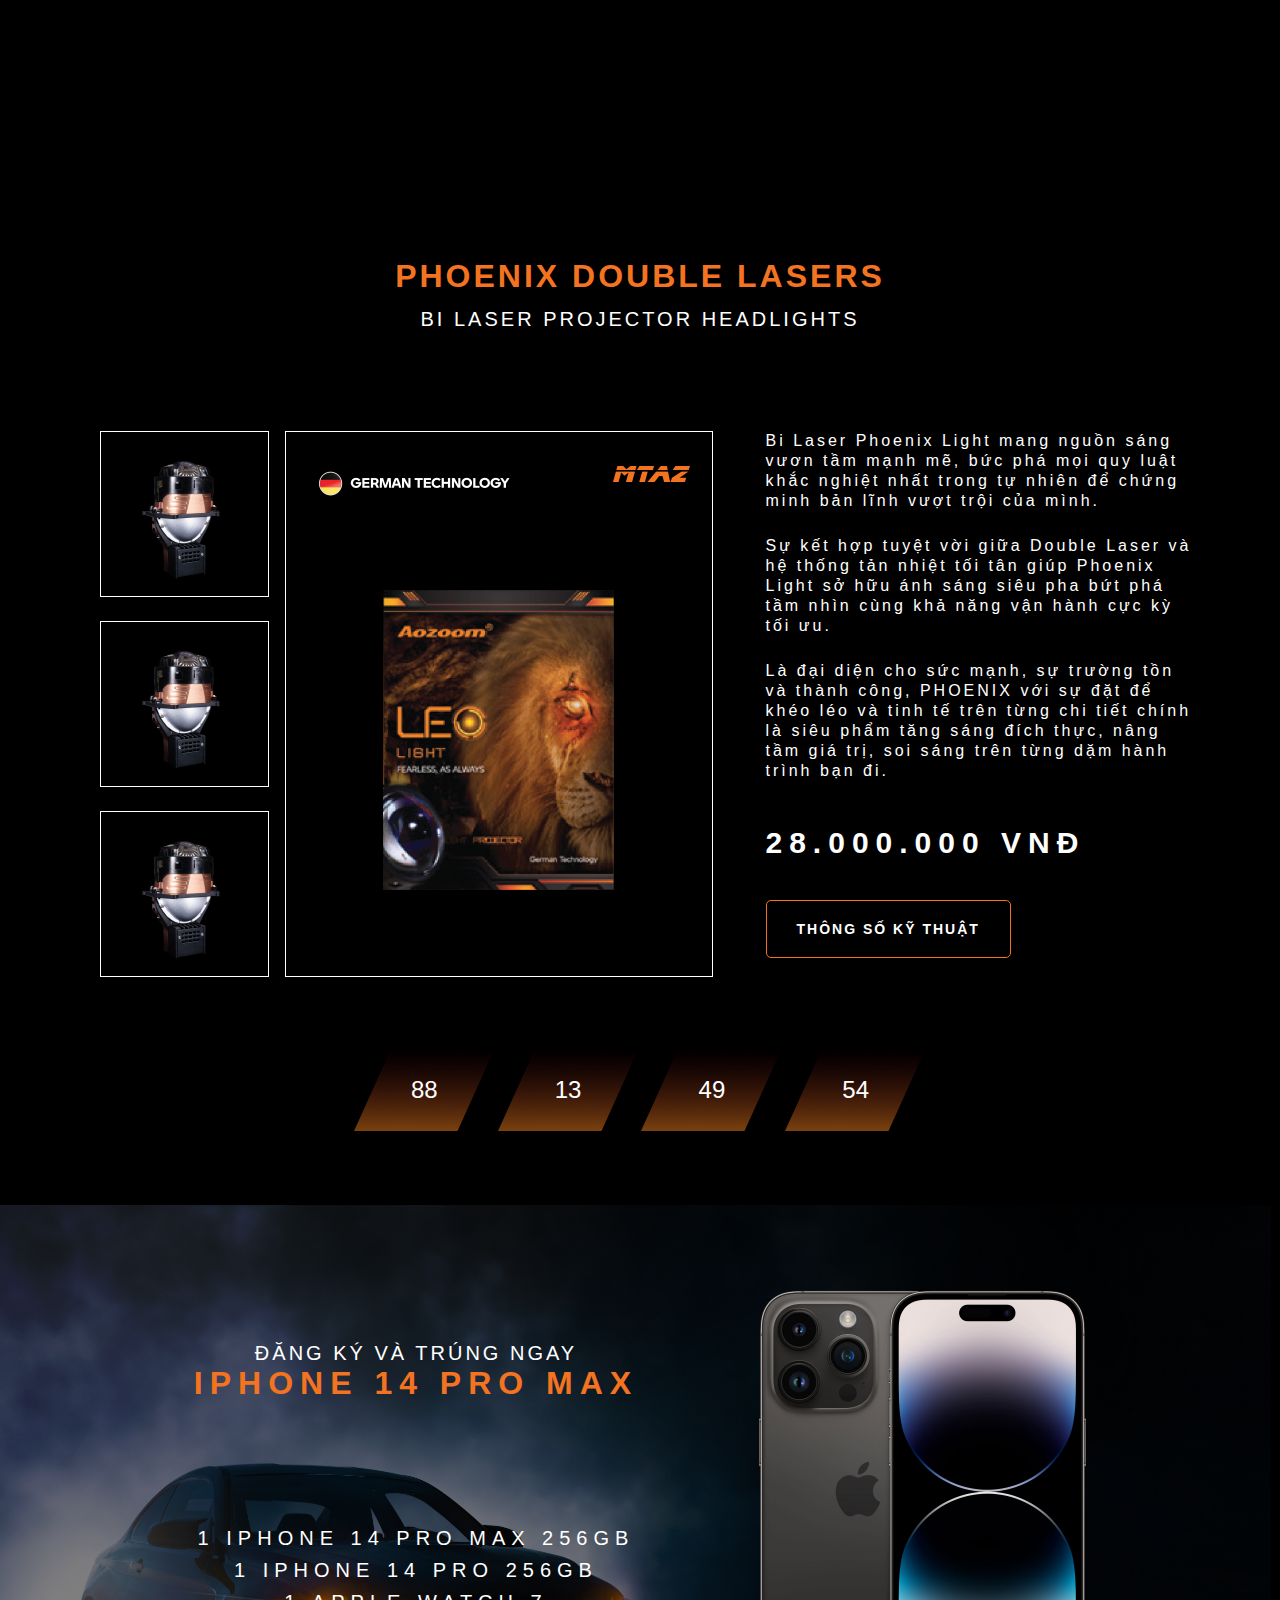
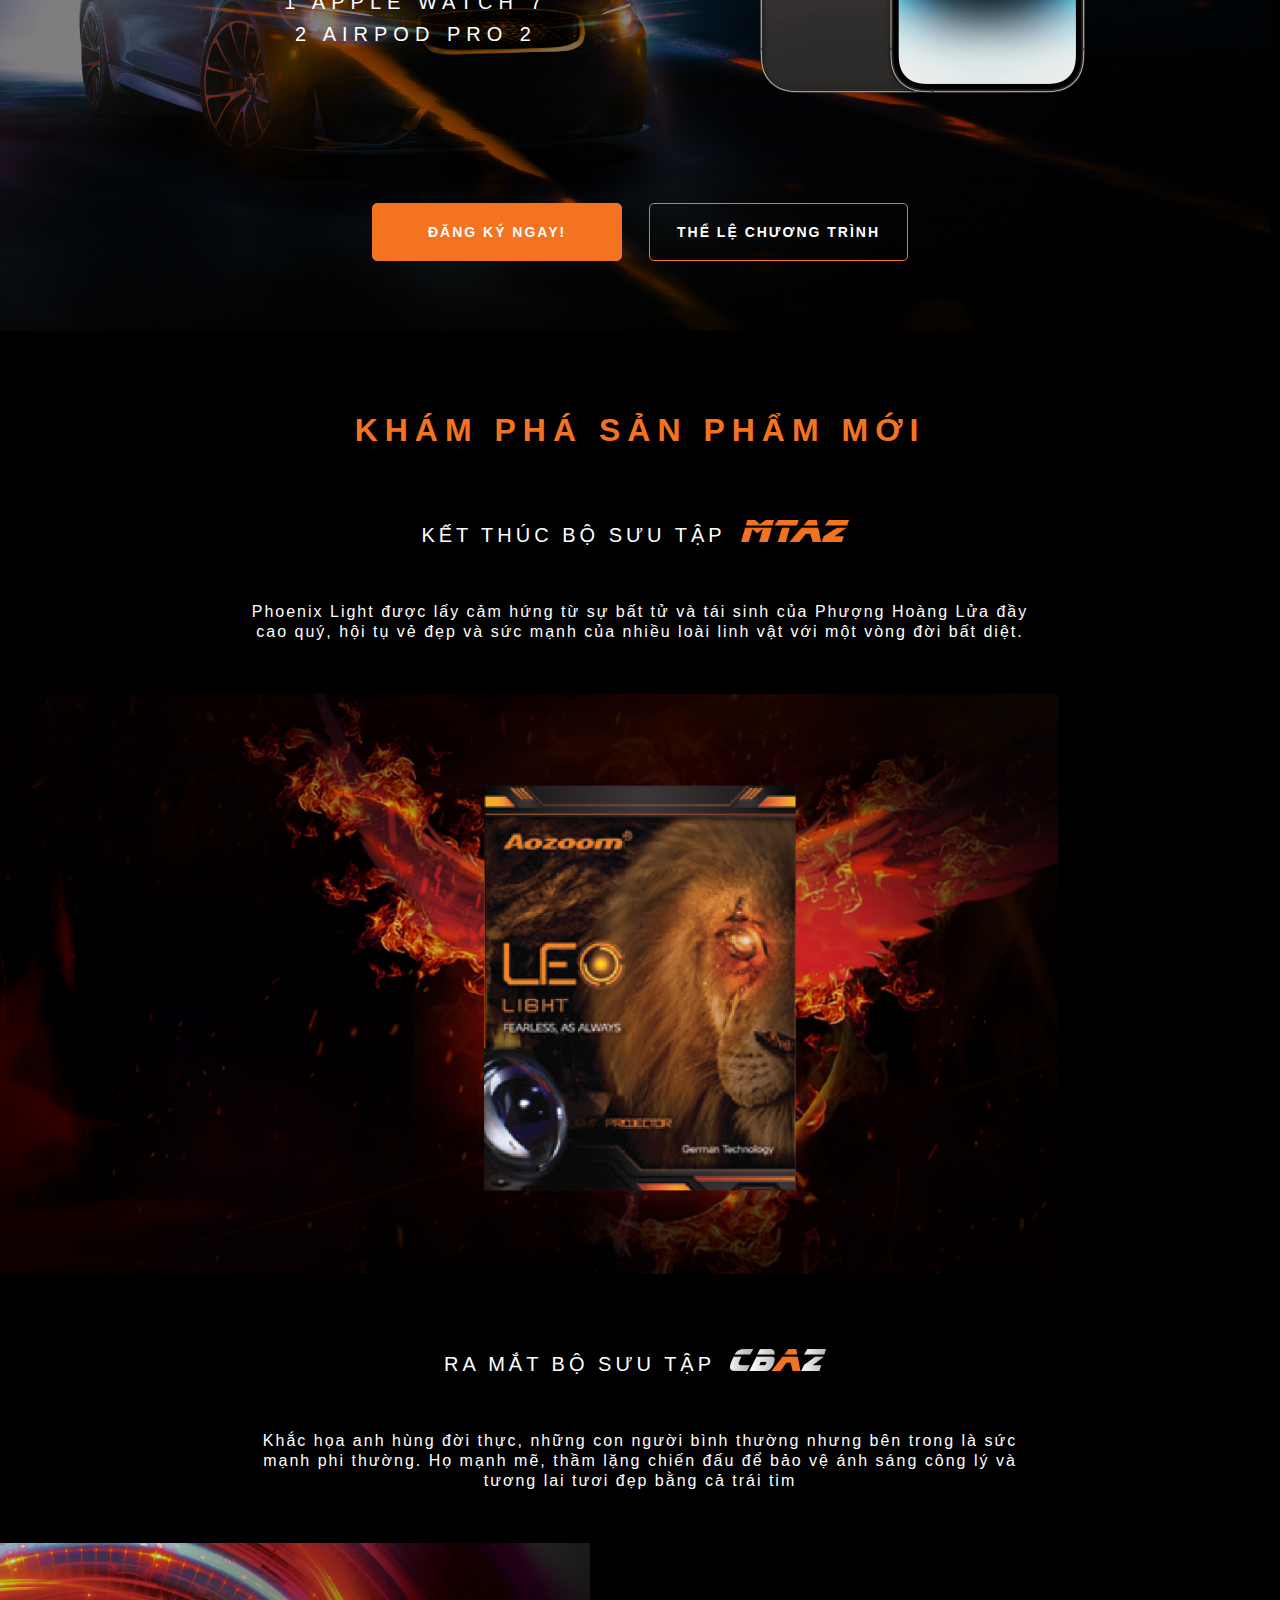
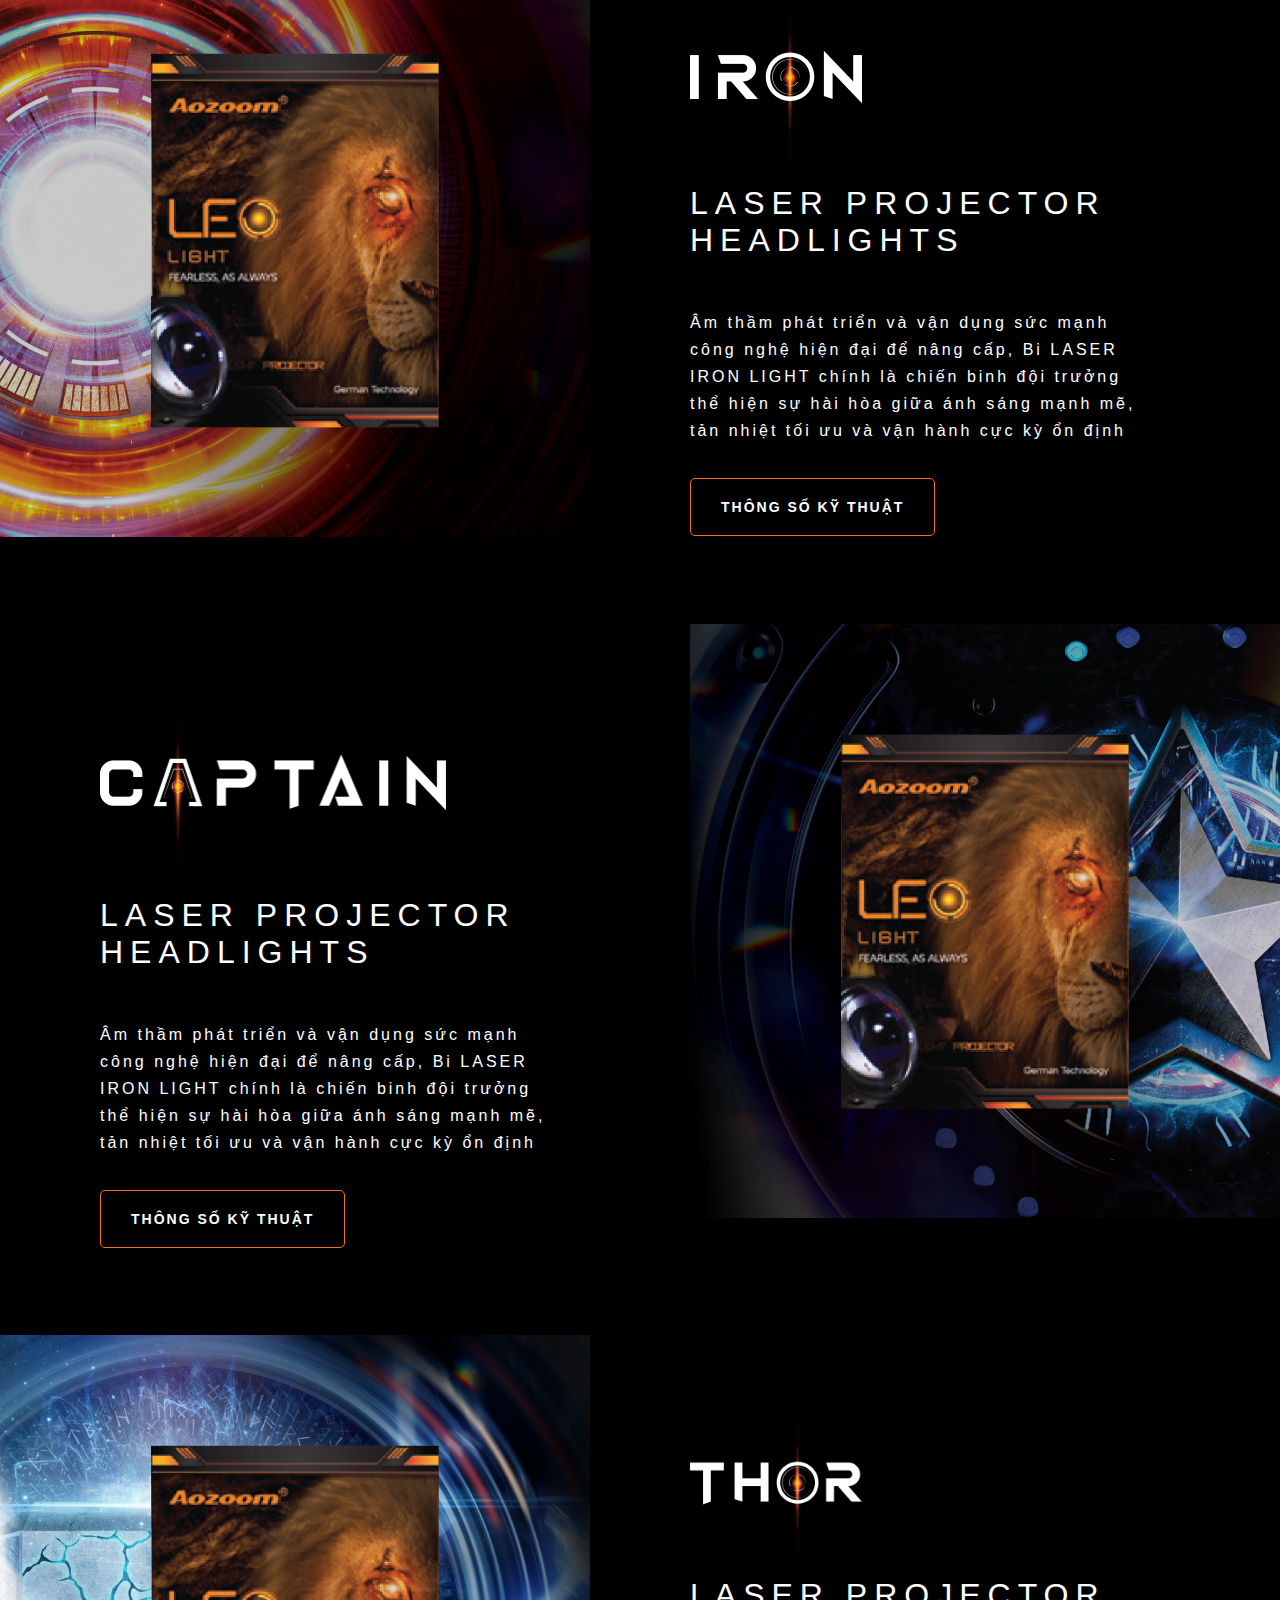
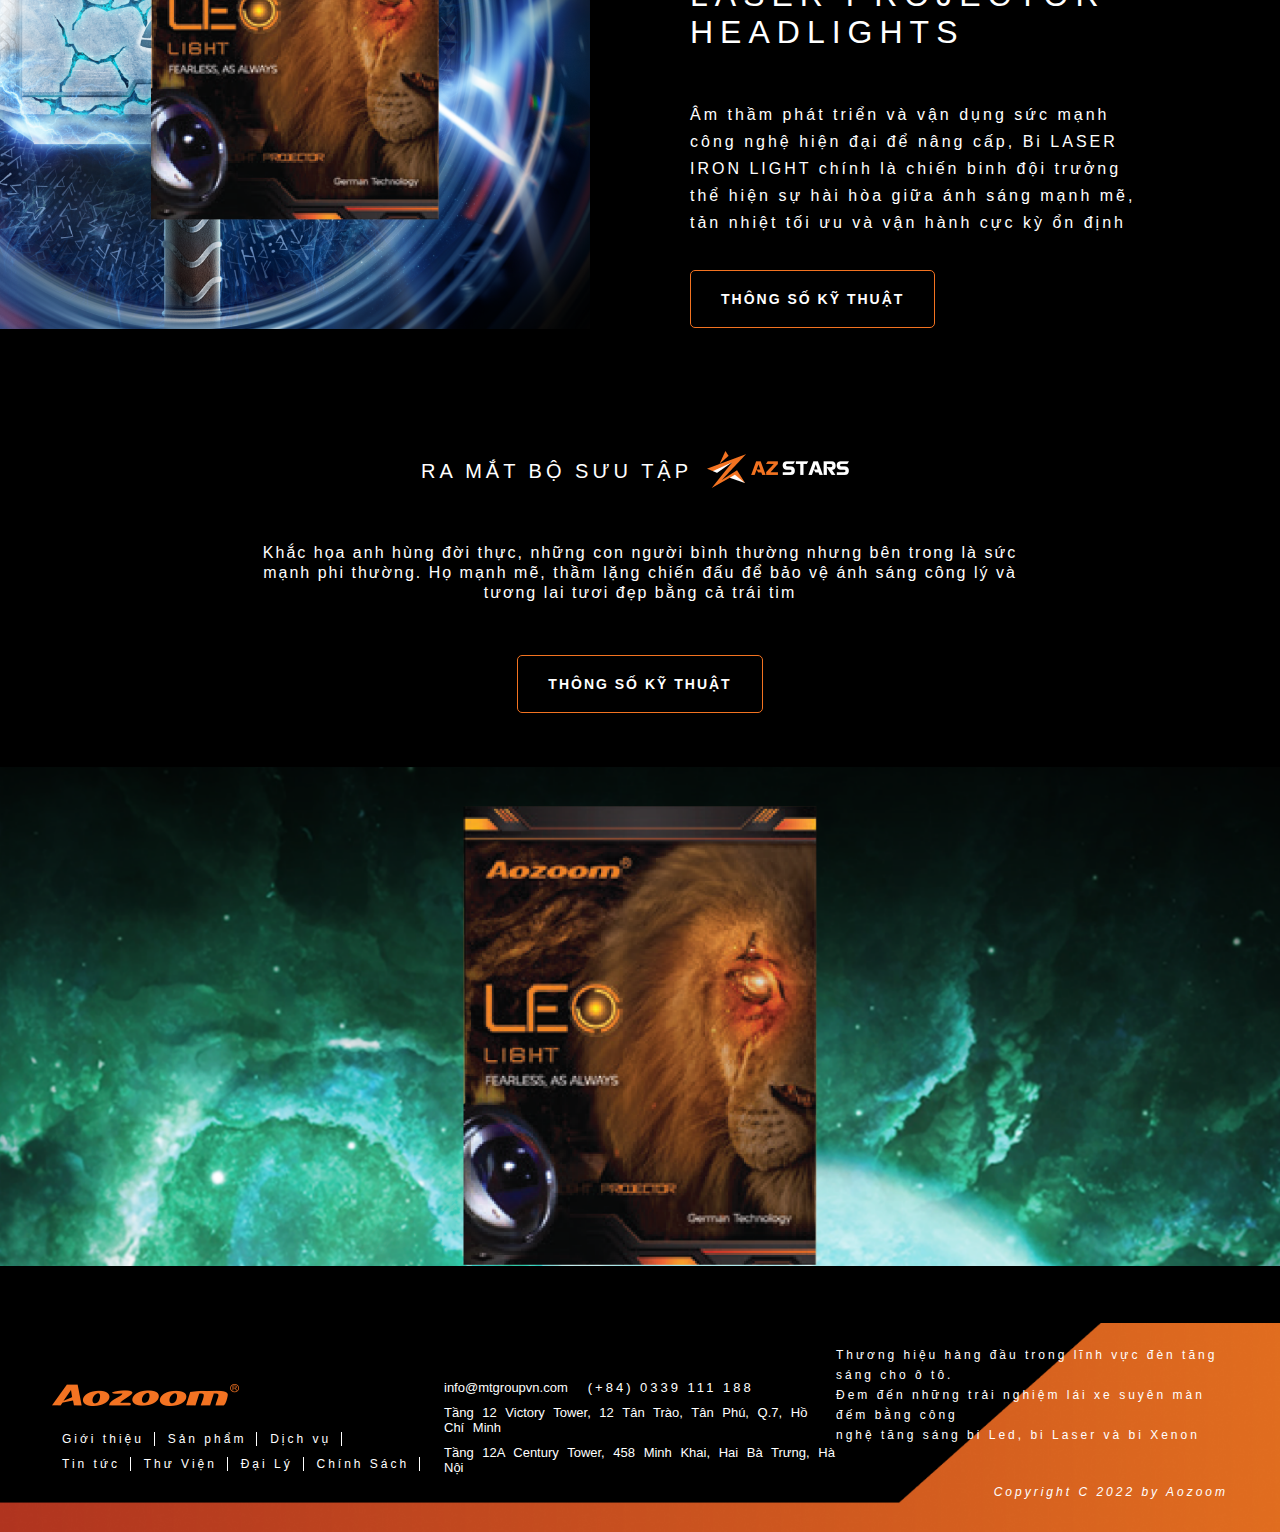
==== commit a86d4ea7: "18102022" ====
--- a/index.html
+++ b/index.html
@@ -4,7 +4,7 @@
     <meta charset="UTF-8">
     <meta http-equiv="X-UA-Compatible" content="IE=edge">
     <meta name="viewport" content="width=device-width, initial-scale=1.0">
-    <title>MT GROUP điểm đến của an toàn và chất lượng</title>
+    <title>Sự kiện ra mắt Bi PHOENIX DOUBLE LASER</title>
     <!-- Link CSS -->
     <link rel="stylesheet" href="/public/css/reset.css">
     <link rel="stylesheet" href="/public/css/style.css">
@@ -33,7 +33,7 @@
                     <p class="fsz-12">BI LASER PROJECTOR HEADLIGHTS</p>
                 </div>
 
-                <div class="main-product-phoenix-item d-none-mb">
+                <div class="main-product-phoenix-item d-none-mb d-none-ip">
                     <div class="main-product-phoenix-show">
                         <div class="main-product-phoenix-show-item">
                             <ul>
@@ -137,10 +137,11 @@
                 <span>28.000.000 VNĐ</span>
             </div>
 
-            <div class="click">
+            <div class="click d-none d-none-ip">
                 <p>Thông số kỹ thuật</p>
                 <i class="fal fa-chevron-down"></i>
             </div>
+            <button class="btn d-none-mb btn-ip">Thông số kỹ thuật</button>
            </div>
         </div>
     </section>
@@ -206,13 +207,13 @@
         <div class="new-product-detail">
             <div class="new-product-detail-bg">
                 <img class="d-none-mb" src="/share/image/new-product-bg.png" alt="Ảnh Nền Bi Laser Phoenix Light">
-                <img class="d-none" src="/share/image/new-product-bg-mb.png" alt="Ảnh Nền Bi Laser Phoenix Light">
+                <img class="d-none d-none-ip" src="/share/image/new-product-bg-mb.png" alt="Ảnh Nền Bi Laser Phoenix Light">
             </div>
             <div class="new-product-detail-img">
                 <img src="/share/image/product-img-01.png" alt="Bi Laser Phoenix Light">
             </div>
         </div>
-        <div class="new-product-text d-none">
+        <div class="new-product-text d-none d-none-ip">
             <p class="fsz-12">Phoenix Light được lấy cảm hứng từ sự bất tử và tái sinh của Phượng Hoàng Lửa đầy cao quý, hội tụ vẻ đẹp và sức mạnh của nhiều loài linh vật với một vòng đời bất diệt.</p>
         </div>
     </section>
@@ -245,34 +246,34 @@
                 </div>
                 <p class="fsz-18">LASER PROJECTOR HEADLIGHTS</p>
                 <span class="fsz-12">Âm thầm phát triển và vận dụng sức mạnh công nghệ hiện đại để nâng cấp, Bi LASER IRON LIGHT chính là chiến binh đội trưởng thể hiện sự hài hòa giữa ánh sáng mạnh mẽ, tản nhiệt tối ưu và vận hành cực kỳ ổn định</span>   
-                <div class="click">
+                <div class="click d-none d-none-ip">
                     <p>Thông số kỹ thuật</p>
                     <i class="fal fa-chevron-down"></i>
                 </div>      
-                <button class="btn d-none-mb">Thông số kỹ thuật</button>
+                <button class="btn d-none-mb btn-ip">Thông số kỹ thuật</button>
             </div>
         </div>
         <!-- IRON END -->
 
         <!-- CAPTAIN START -->
         <div class="cbaz-product">
-            <div class="cbaz-image bg bg-captain d-none">
+            <div class="cbaz-image bg bg-captain d-none d-none-ip">
                 <div class="cbaz-image-item-2 cbaz-image-item">
                     <img src="/share/image/product-img-01.png" alt="Ảnh Sản Phẩm Captain">
                 </div>
             </div>
 
             <div class="cbaz-content pl-80">
-                <div class="cabz-content-name">
+                <div class="cabz-content-name-2">
                     <img src="/share/image/captainLogo.png" alt="Tên Sản Phẩm Captain">
                 </div>
                 <p class="fsz-18">LASER PROJECTOR HEADLIGHTS</p>
                 <span class="fsz-12">Âm thầm phát triển và vận dụng sức mạnh công nghệ hiện đại để nâng cấp, Bi LASER IRON LIGHT chính là chiến binh đội trưởng thể hiện sự hài hòa giữa ánh sáng mạnh mẽ, tản nhiệt tối ưu và vận hành cực kỳ ổn định</span>  
-                <div class="click">
+                <div class="click d-none d-none-ip">
                     <p>Thông số kỹ thuật</p>
                     <i class="fal fa-chevron-down"></i>
                 </div>       
-                <button class="btn d-none-mb">Thông số kỹ thuật</button>
+                <button class="btn d-none-mb btn-ip">Thông số kỹ thuật</button>
             </div>
 
             <div class="cbaz-image bg bg-captain d-none-mb">
@@ -299,11 +300,11 @@
                 </div>
                 <p class="fsz-18">LASER PROJECTOR HEADLIGHTS</p>
                 <span class="fsz-12">Âm thầm phát triển và vận dụng sức mạnh công nghệ hiện đại để nâng cấp, Bi LASER IRON LIGHT chính là chiến binh đội trưởng thể hiện sự hài hòa giữa ánh sáng mạnh mẽ, tản nhiệt tối ưu và vận hành cực kỳ ổn định</span>  
-                <div class="click">
+                <div class="click d-none d-none-ip">
                     <p>Thông số kỹ thuật</p>
                     <i class="fal fa-chevron-down"></i>
                 </div>       
-                <button class="btn d-none-mb">Thông số kỹ thuật</button>
+                <button class="btn d-none-mb btn-ip">Thông số kỹ thuật</button>
             </div>
         </div>
         <!-- THOR END -->
@@ -322,22 +323,22 @@
             <div class="azstars-product-text d-none-mb">
                 <p class="fsz-12">Khắc họa anh hùng đời thực, những con người bình thường nhưng bên trong là sức mạnh phi thường. Họ mạnh mẽ, thầm lặng chiến đấu để bảo vệ ánh sáng công lý và tương lai tươi đẹp bằng cả trái tim</p>
             </div>
-            <button class="btn d-none-mb">Thông số kỹ thuật</button>
+            <button class="btn d-none-mb btn-ip">Thông số kỹ thuật</button>
         </div>
 
         <div class="azstars-product-image">
             <div class="azstars-product-image-bg">
                 <img class="d-none-mb" src="/share/image/footerBg.png" alt="Nền Phẩm Mới Của AZSTARS">
-                <img class="d-none" src="/share/image/footerBg-mb.png" alt="Nền Phẩm Mới Của AZSTARS">
+                <img class="d-none d-none-ip" src="/share/image/footerBg-mb.png" alt="Nền Phẩm Mới Của AZSTARS">
             </div>
             <div class="azstars-product-image-item">
                 <img src="/share/image/product-img-01.png" alt="Sản Phẩm Mới Của AZSTARS">
             </div>
         </div>
-        <div class="azstars-product-text d-none">
+        <div class="azstars-product-text d-none d-none-ip">
             <p class="fsz-12">Phoenix Light được lấy cảm hứng từ sự bất tử và tái sinh của Phượng Hoàng Lửa đầy cao quý, hội tụ vẻ đẹp và sức mạnh của nhiều loài linh vật với một vòng đời bất diệt.</p>
         </div>
-        <div class="click">
+        <div class="click d-none d-none-ip">
             <p>Thông số kỹ thuật</p>
             <i class="fal fa-chevron-down"></i>
         </div>
@@ -355,8 +356,8 @@
                 <div class="motorshow-slogan d-none">
                     <p>Thương hiệu hàng đầu trong lĩnh vực đèn tăng sáng cho ô tô. Đem đến những trải nghiệm lái xe suyên màn đếm bằng công nghệ tăng sáng bi Led, bi Laser và bi Xenon</p>      
                 </div>
-    
-                <ul class="d-none-mb">
+     
+                <ul class="d-none-mb d-none-ip">
                     <li><a target="_blank" href="https://aozoom.com.vn/gioi-thieu-aozoom/">Giới thiệu</a></li>
                     <li><a target="_blank" href="https://aozoom.com.vn/">Sản phẩm</a></li>
                     <li><a target="_blank" href="https://aozoom.com.vn/">Dịch vụ</a></li><br><br>
@@ -388,7 +389,7 @@
             </div>
 
          
-            <div class="motorshow-slogan d-none-mb">
+            <div class="motorshow-slogan d-none-mb d-none-ip">
                 <p>Thương hiệu hàng đầu trong lĩnh vực đèn tăng sáng cho ô tô. <br> Đem đến những trải nghiệm lái xe suyên màn đếm bằng công <br> nghệ tăng sáng bi Led, bi Laser và bi Xenon <span>Copyright C 2022 by Aozoom</span></p>      
             </div>
         </div>
--- a/public/css/style.css
+++ b/public/css/style.css
@@ -412,6 +412,14 @@
     height: 53px;
     display: inline-block;
 }
+
+.cbaz-product .cbaz-content .cabz-content-name-2 {
+    width: 346px;
+    height: 53px;
+    display: inline-block;
+}
+
+
 
 .cbaz-product .cbaz-content p {
     font-size: 32px;
@@ -633,4 +641,146 @@
     to {opacity: 1}
   }
   
-
+/* FORM THE LE CHUONG TRINH */
+.rules .rules-container {
+    max-width: 1440px;
+    margin: 0 auto;
+}
+
+.rules .rules-heading .rules-heading-image {
+    display: flex;
+    width: 50%;
+}
+
+.rules .rules-heading .rules-heading-image .img2 {
+    transform: rotateY(180deg);
+    margin-left: -1px;
+    margin-top: 0.5px;
+}
+
+.rules .rules-heading .rules-heading-image .img1 {
+    margin-right: -1px;
+}
+
+
+
+
+.rules .rules-title {
+    margin-top: 75px;
+    text-align: center;
+}
+
+.rules .rules-title h2 {
+    color: var(--primary);
+    font-size: 32px;
+    letter-spacing: 7px;
+    margin-bottom: 34px;
+}
+
+
+.rules .rules-title p {
+    color: var(--white);
+    font-size: 20px;
+    letter-spacing: 3px;
+    text-transform: uppercase;
+    margin-bottom: 73px;
+}
+
+.rules .rules-title span {
+    color: var(--white);
+    font-size: 16px;
+    line-height: 20px;
+    letter-spacing: 1.5px;
+    max-width: 40%;
+    display: block;
+    margin: 0 auto;
+}
+
+.rules .rules-reward {
+    display: flex;
+    align-items: center;
+    justify-content: space-between;
+    margin-top: 85px;
+}
+
+.rules-reward .rules-reward-items .airpod {
+    margin-top: 85px;
+}
+
+.rules-reward .rules-reward-items .iphone {
+    margin-top: 40px;
+}
+
+.rules-reward .rules-reward-items .watch {
+    margin-top: 48px;
+}
+
+.rules-reward .rules-reward-items .rules-reward-name p {
+    text-align: center;
+    color: var(--white);
+    letter-spacing: 2px;
+    margin-bottom: 10px;
+    font-size: 16px;
+}
+
+
+.rules-reward .rules-reward-items .rules-reward-img {
+    width: 70%;
+    margin: 0 auto;
+}
+
+.rules .rules-time {
+    color: var(--white);
+    margin-bottom: 120px;
+}
+
+.rules .rules-time h2 {
+    text-align: center;
+    font-size: 20px;
+    margin-bottom: 48px;
+    margin-top: 80px;
+    letter-spacing: 3px;
+}
+
+.rules .rules-time p,.rules .rules-time h3 {
+    font-weight: 700;
+    font-size: 16px;
+    letter-spacing: 3px;
+}
+
+
+
+.rules .rules-time span {
+    font-weight: 400;
+    font-size: 16px;
+    letter-spacing: 2px;
+}
+
+.rules .rules-time ul li p,.rules .rules-time h3  {
+    margin-bottom: 28px;
+}
+
+.rules .rules-time ul li > span {
+    word-spacing: 5px;
+}
+
+.rules .rules-footer .rules-footer-image {
+    display: flex;
+    width: calc(100% / 3);
+}
+
+.rules .rules-footer {
+    padding-bottom: 40px;
+}
+
+.rules-footer .rules-footer-image .img1,
+.rules-footer .rules-footer-image .img3 {
+    transform: rotateY(180deg);
+}
+
+.rules-footer .rules-footer-image .img2 {
+    margin: 0 -3px;
+    padding-top: 0.5px;
+}
+/* FORM THE LE CHUONG TRINH */
+
--- a/public/css/responsive.css
+++ b/public/css/responsive.css
@@ -214,6 +214,10 @@
         height: 34px !important;
     }
 
+    .cbaz-product .cbaz-content .cabz-content-name-2 {
+        width: 219px !important;
+    }
+
     .cbaz-product .cbaz-content {
         padding: 0 40px;
     }
@@ -306,5 +310,139 @@
 }    
 /* Giao dien may tinh bang */
 @media (min-width: 480px) and (max-width: 1024px) {
+   .d-none-ip {
+        display: none !important;
+   }
+
+   .container {
+        max-width: 670px !important;
+   }
+
+   .phoenix-show-image-logo {
+        display: flex;
+        align-content: center;
+        justify-content: space-between;
+   }
+
+   .mtaz {
+        line-height: 88px;
+   }
+
+   .content p {
+        text-align: left;
+        font-size: 18px;
+        letter-spacing: 1px;
+        line-height: 28px;
+    }
+
+    .info {
+        color: var(--white);
+        margin-top: 52px;
+        padding: 0 10px;
+    }
+
+    .main-product-phoenix-price {
+        font-size: 28px;
+        font-weight: 700;
+        letter-spacing: 2px;
+        margin-top: 30px;
+        margin-bottom: 60px;
+    }
+
+    .click {
+        color: var(--white);
+        padding: 20px 0;
+    }
+
+    .click > p {
+        text-align: center !important;
+        font-size: 18px !important;
+        letter-spacing: 2px !important;
+        margin-bottom: 28px !important;
+    }
+
+    .click i {
+        text-align: center !important;
+        font-size: 32px !important;
+        margin: 0 auto !important;
+        display: block !important;
+    }
+
+    .reward .reward-content .reward-content-title .reward-content-title-detail {
+        padding-bottom: 36px !important;
+    }
+
+    .reward .reward-content .reward-content-title .reward-content-title-detail p {
+        font-size: 18px !important;
+    }
+
+    .reward .reward-content .reward-content-title .reward-content-title-detail h2 {
+        font-size: 28px !important;
+    }
+
+    .reward .reward-content .reward-content-title .reward-content-title-desc li {
+        font-size: 20px !important;
+        line-height: 28px !important;
+        letter-spacing: 4px !important;
+    }
+
+    .reward .reward-button {
+        padding-top: 0px !important;
+        padding-bottom: 32px !important;
+    }
+
+    .new-product .new-product-detail .new-product-detail-img {
+        width: 212px !important;
+        height: 226px !important;
+    }
+
+    .cbaz-product .cbaz-content {
+        padding-top: 0px !important;
+        padding-left: 28px !important;
+    }
+
+    .cbaz-product .cbaz-content p {
+        font-size: 24px !important;
+        letter-spacing: 4px !important;
+    }
+
+    .cbaz-product .cbaz-content span {
+        padding-top: 28px !important;
+        padding-bottom: 48px !important;
+    }
+
+    .cbaz {
+        margin-top: 0 !important;
+    }
+
+    .cbaz .cbaz-text p {
+        width: 100% !important;
+    }
+
+    .azstars-product .azstars-product-image .azstars-product-image-item {
+        width: 200px !important;
+        height: auto !important;
+    }
+
+    .motorshow {padding-bottom: 40px !important;}
+
+    .motorshow .container-footer .motorshow-slogan p {
+        letter-spacing: 2px !important;
+    }
+
+    .container-footer .motorshow-contact .motorshow-contact-list {
+        margin-bottom: 28px !important;
+    }
+
+    .btn-ip {
+        display: block !important; 
+        margin: 0 auto !important;
+    }
+
+    .azstars-product .azstars-product-image {
+        margin-top: 20px;
+    }
+
    
+
 }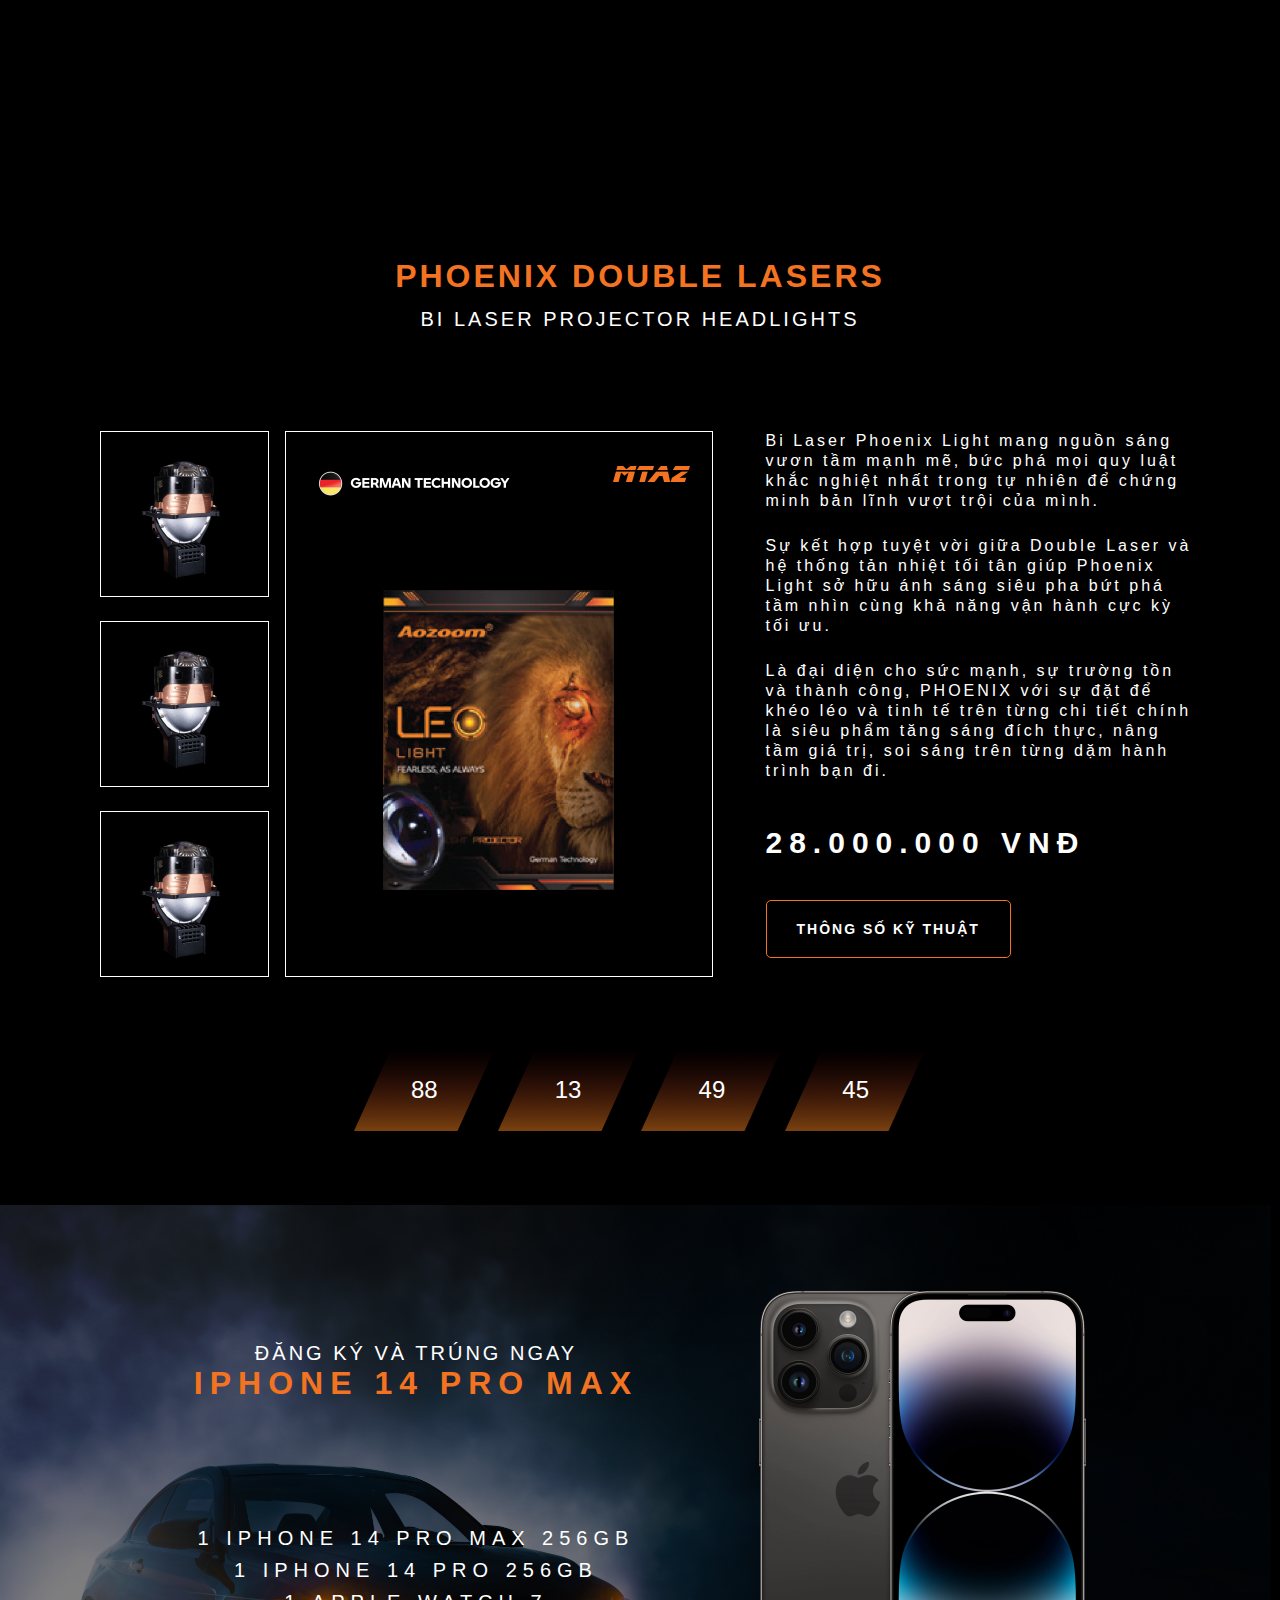
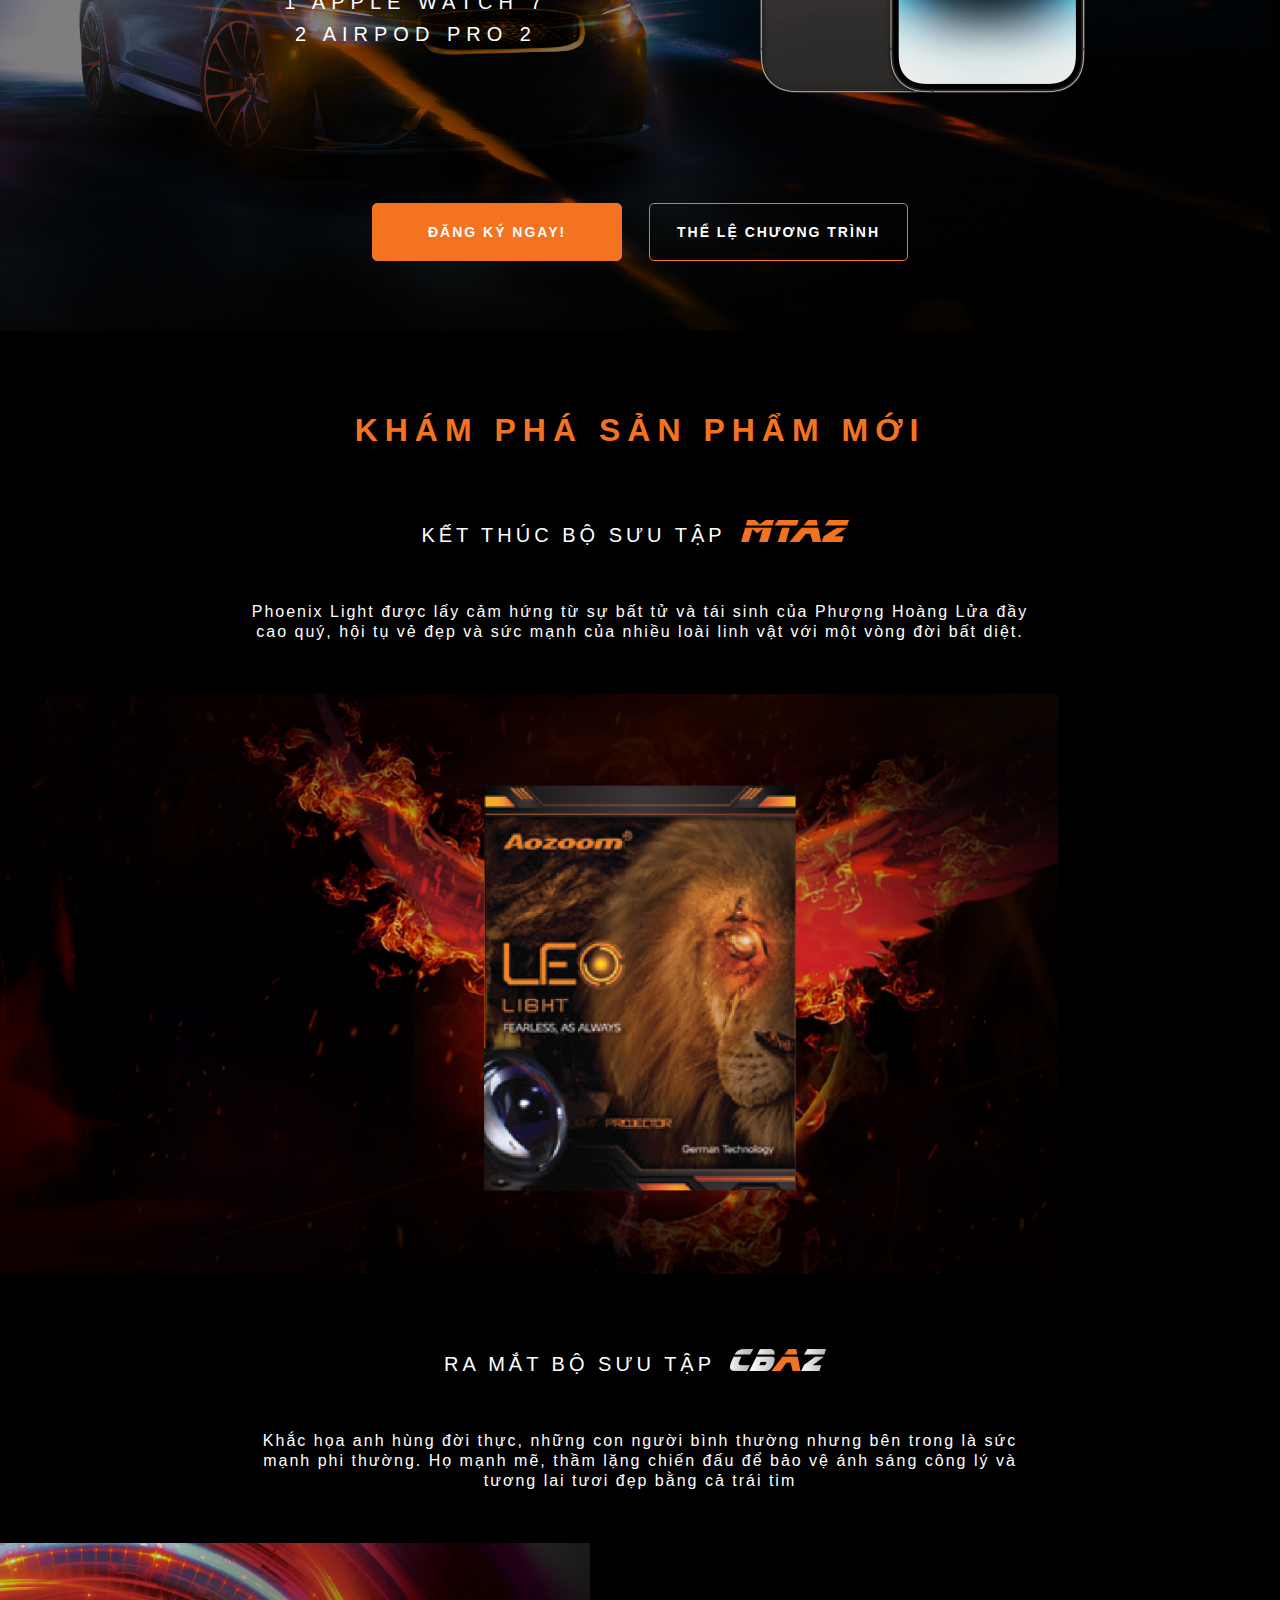
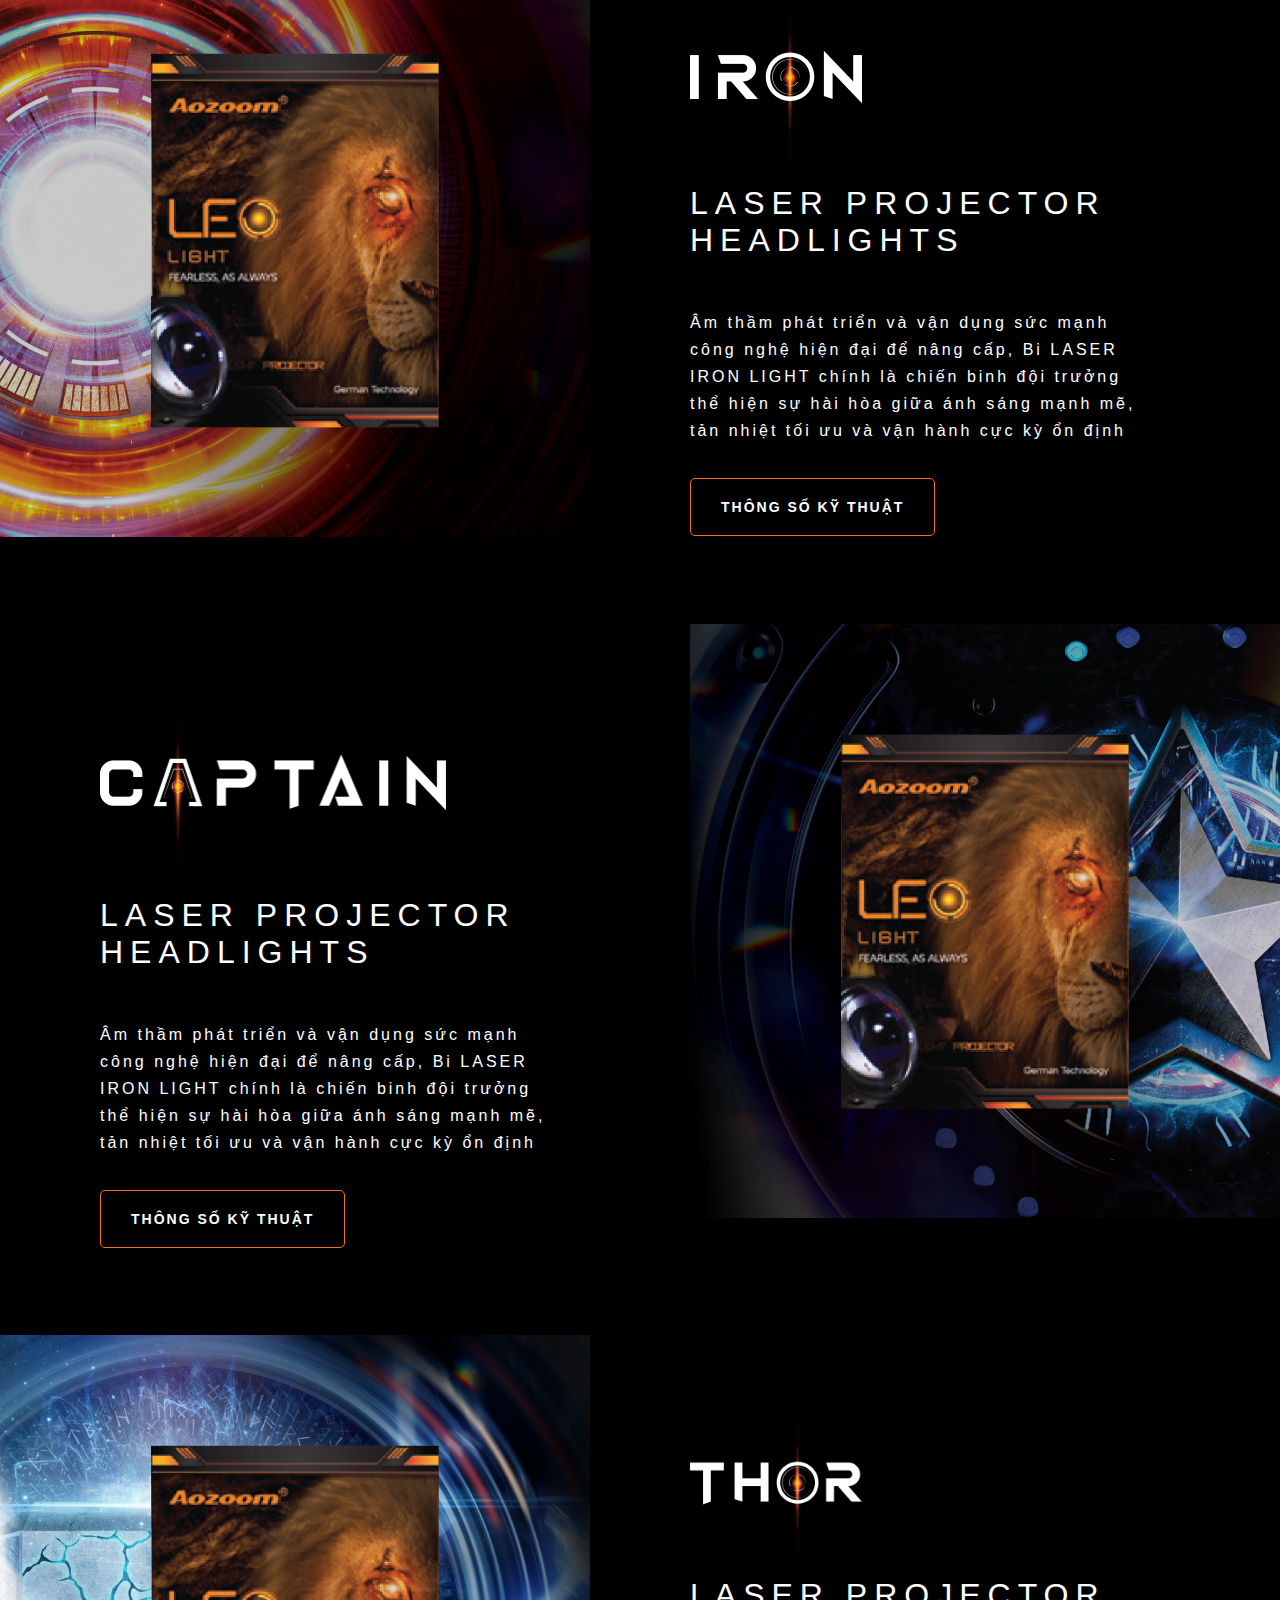
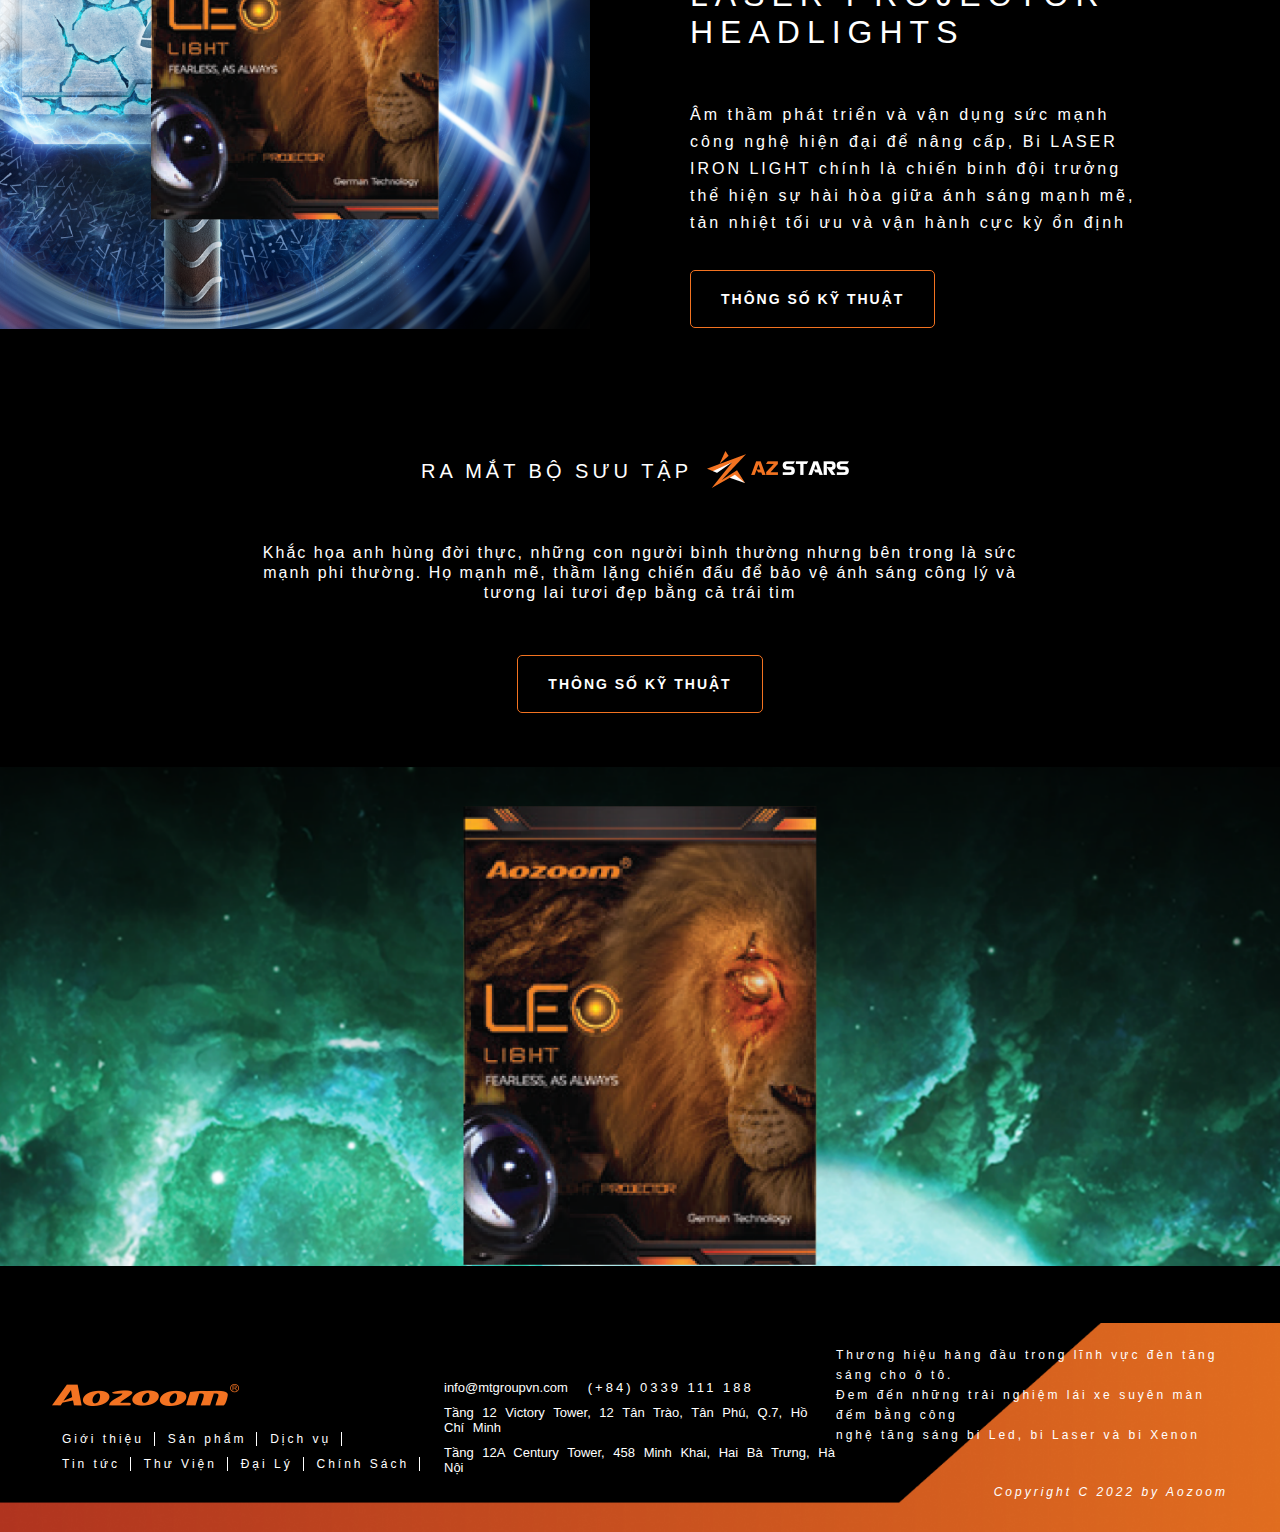
==== commit 07c18bd4: "19102022" ====
--- a/index.html
+++ b/index.html
@@ -8,6 +8,7 @@
     <!-- Link CSS -->
     <link rel="stylesheet" href="/public/css/reset.css">
     <link rel="stylesheet" href="/public/css/style.css">
+    <link rel="stylesheet" href="/public/css/popup.css">
     <link rel="stylesheet" href="/public/css/responsive.css">
     <link rel="icon" href="https://aozoom.com.vn/wp-content/uploads/2021/07/cropped-cropped-aozoom-logo-32x32.png" sizes="32x32" />
     <link
@@ -75,7 +76,7 @@
                             <span>28.000.000 VNĐ</span>
                         </div>
 
-                        <button class="btn d-none-mb">THÔNG SỐ KỸ THUẬT</button>
+                        <button id="thongsoBtn" class="btn d-none-mb">THÔNG SỐ KỸ THUẬT</button>
                     </div>
                 </div>
             </div>
@@ -141,7 +142,7 @@
                 <p>Thông số kỹ thuật</p>
                 <i class="fal fa-chevron-down"></i>
             </div>
-            <button class="btn d-none-mb btn-ip">Thông số kỹ thuật</button>
+            <button id="thongsoBtn" class="btn d-none-mb btn-ip">Thông số kỹ thuật</button>
            </div>
         </div>
     </section>
@@ -166,7 +167,7 @@
             <div class="reward-content">
                 <div class="reward-content-title">
                     <div class="reward-content-title-detail">
-                        <p class="fsz-12">ĐĂNG KÝ VÀ TRÚNG NGAY</p>
+                        <p  class="fsz-12">ĐĂNG KÝ VÀ TRÚNG NGAY</p>
                         <h2 class="fsz-16">IPHONE 14 PRO MAX</h2>
                     </div>
                     <ul class="reward-content-title-desc">
@@ -183,8 +184,8 @@
             </div>
 
             <div class="reward-button">
-                <button class="btn reward-button-register fsz-10">Đăng ký ngay!</button>
-                <button class="btn reward-button-rules fsz-10">Thể lệ chương trình</button>
+                <button id="Mybtn-click" class="btn reward-button-register fsz-10">Đăng ký ngay!</button>
+                <button id="thele" class="btn reward-button-rules fsz-10">Thể lệ chương trình</button>
             </div>
         </div>
     </section>
@@ -250,7 +251,7 @@
                     <p>Thông số kỹ thuật</p>
                     <i class="fal fa-chevron-down"></i>
                 </div>      
-                <button class="btn d-none-mb btn-ip">Thông số kỹ thuật</button>
+                <button id="thongsoBtn" class="btn d-none-mb btn-ip">Thông số kỹ thuật</button>
             </div>
         </div>
         <!-- IRON END -->
@@ -273,7 +274,7 @@
                     <p>Thông số kỹ thuật</p>
                     <i class="fal fa-chevron-down"></i>
                 </div>       
-                <button class="btn d-none-mb btn-ip">Thông số kỹ thuật</button>
+                <button id="thongsoBtn" class="btn d-none-mb btn-ip">Thông số kỹ thuật</button>
             </div>
 
             <div class="cbaz-image bg bg-captain d-none-mb">
@@ -304,7 +305,7 @@
                     <p>Thông số kỹ thuật</p>
                     <i class="fal fa-chevron-down"></i>
                 </div>       
-                <button class="btn d-none-mb btn-ip">Thông số kỹ thuật</button>
+                <button id="thongsoBtn" class="btn d-none-mb btn-ip">Thông số kỹ thuật</button>
             </div>
         </div>
         <!-- THOR END -->
@@ -323,7 +324,7 @@
             <div class="azstars-product-text d-none-mb">
                 <p class="fsz-12">Khắc họa anh hùng đời thực, những con người bình thường nhưng bên trong là sức mạnh phi thường. Họ mạnh mẽ, thầm lặng chiến đấu để bảo vệ ánh sáng công lý và tương lai tươi đẹp bằng cả trái tim</p>
             </div>
-            <button class="btn d-none-mb btn-ip">Thông số kỹ thuật</button>
+            <button id="thongsoBtn" class="btn d-none-mb btn-ip">Thông số kỹ thuật</button>
         </div>
 
         <div class="azstars-product-image">
@@ -404,9 +405,317 @@
         </div>
     </footer>
     <!-- FOOTER END -->
+
+        <!-- FORM THE LE CHUONG TRINH -->
+        <section class="rules" id="rules">
+            <div class="rules-heading">
+                <div class="rules-heading-image">
+                    <img class="img1" src="/share/image/heading-1.png" alt="Ảnh Heading">
+                    <img class="img2"  src="/share/image/heading-1.png" alt="Ảnh Heading">
+                </div>                
+            </div>
+            <div class="rules-container">
+                    
+                    <div class="rules-title">
+                        <h2>THỂ LỆ CHƯƠNG TRÌNH</h2>
+                        <p>VIETNAM MOTO SHOW 2022, gian hàng MT GROUP</p>
+                        <span>Khách mua sản phẩm đèn tăng sáng Phượng Hoàng Lửa của AOZOOM VIỆT NAM, mỗi đơn hàng ứng với 1 mã quay số trúng thưởng các sản phẩm dưới đây</span>
+                    </div>
+                    <div class="rules-reward">                     
+                        <div class="rules-reward-items">
+                            <div class="rules-reward-img">
+                                <img src="share/image/airpod.png" alt="Apple Watch 7">
+                            </div>
+                            <div class="rules-reward-name airpod">
+                                <p>2 AIRPOD PRO 2</p>
+                            </div>
+                        </div>         
+                        <div class="rules-reward-items">
+                            <div class="rules-reward-img">
+                                <img src="share/image/phone.png" alt="Apple Watch 7">
+                            </div>
+                            <div class="rules-reward-name iphone">
+                                <p>1 IPHONE 14 PRO MAX 256GB</p>
+                                <p>1 IPHONE 14 PRO 256GB</p>
+                            </div>
+                        </div>
+                        <div class="rules-reward-items">
+                            <div class="rules-reward-img">
+                                <img src="share/image/watch.png" alt="Apple Watch 7">
+                            </div>
+                            <div class="rules-reward-name watch">
+                                <p>1 APPLE WATCH 7</p>
+                            </div>
+                        </div>
+                    </div>
+                    <div class="rules-time">
+                        <h2>Thời gian chương trình</h2>
+                        <ul>
+                            <li>
+                                <p>21 - 26/10: <span>Thời gian đặt hàng online</span></p>
+                            </li>
+                            <li>
+                                <p>27 - 30/10: <span>Thời gian mua hàng trực tiếp</span></p>
+                            </li>
+                            <li>
+                                <p>14h00 - 30/10: <span>Livestream quay số trúng thưởng, công bố kết quả và trao quà liền tay</span></p>
+                            </li>
+                            <li>
+                                <h3>LƯU Ý:</h3>
+                                <span>- Chúng tôi sẽ giữ hàng và chờ bạn hoàn thành thủ tục mua sản phẩm đến hết ngày 28/10</span><br><br>
+                                <span>- Tất cả sản phẩm đặt trước sẽ mở bán trực tiếp cho khách hàng tại sự kiện vào ngày 29/10</span><br><br>
+                                <span>- Bạn có thể thanh toán online trước hoặc trong sự kiện, thông tin thanh toán online liên hệ HOTLINE +84339111188</span><br><br>
+                                <span>- Khi bạn trúng giải nhưng không có mặt tại sự kiện, chúng tôi sẽ liên hệ qua số điện thoại để gửi giải thưởng</span><br><br>
+                                <span>MTGROUP chân thành cảm ơn bạn đã tham gia cùng chúng tôi!</span>
+                            </li>
+                        </ul>
+                    </div>
+                   
+            </div>
+            <button style="padding: 16px 80px;
+            border-radius: 5px;
+            color: #fff;
+            background-color: var(--primary);
+            display: block;
+            text-align: center;
+            margin: 25px auto;" id="back-rules">Back</button>
+            <div class="rules-footer">
+                <div class="rules-footer-image">
+                    <img class="img1" src="/share/image/footer-1.png" alt="Ảnh Heading">
+                    <img class="img2"  src="/share/image/footer-1.png" alt="Ảnh Heading">
+                    <img class="img3"  src="/share/image/footer-1.png" alt="Ảnh Heading">
+                </div>
+            </div>
+           
+        </section>
+     <!-- FORM THE LE CHUONG TRINH -->
+            <!-- Popup Form -->
+    <div class="modal-form" id="modal-form">
+        <div class="modal-bg-form">
+        </div>
+        <div class="modal-container modal-content">
+          <div class="modal-rows">
+            <section class="box-main-form" id="box-main-form">
+              <div class="bg-img">
+                <img src="share/image/heading-1.png" alt="Ảnh Nền">
+              </div>
+              <header class="header-form">
+                <div class="txt-left">
+                
+                </div>
+                <div class="txt-center">
+                  <img src="share/image/aozoomLogo.png" alt="Logo Aozoom">
+                </div>
+                <button id="closeBtn" type="button" class="txt-right">
+                  <span class="fas fa-times"></span>
+                </button>
+              </header>
+              <form method="POST" id="form-contact" action="" novalidate="novalidate" >
+                  <div class="all-group">
+      
+                    <div class="form-group">
+                      <input id="fullname" type="text" name="fullname" class="form-control" placeholder="Nhập họ và tên">
+                     
+                    </div>
+      
+                    <div class="form-group">
+                      <input id="tel" type="text" name="tel" class="form-control" placeholder="Nhập số điện thoại">
+                     
+                    </div>
+      
+                    <select name="data[location]" class="select-az form-select">
+                        <option value="">Dòng xe</option>
+                        <option value="Phú Thọ">Sedan</option>
+                        <option value="Hà Nam">Hatchback</option>
+                        <option value="Lạng Sơn">SUV</option>
+                        <option value="Lào Cai">Crossover - CUV</option>
+                        <option value="Hà Giang">MPV</option>
+                        <option value="Vĩnh Phúc">Coupe</option>
+                        <option value="Thái Bình">Convertible</option>
+                        <option value="Quảng Ninh">Pickup</option>
+                        <option value="Khác">Limousine</option>
+                        <option value="Khác">Khác</option>
+                      </select><br>
+      
+                    <div class="form-group">
+                        <input id="text" type="text" name="text" class="form-control" placeholder="Nhập biển số xe">
+                       
+                      </div>
+                    <button id="successBtn"class="btn-send btn-submit submit btn-contact">ĐĂNG KÝ </button>
+      
+                  </div>
+              </form>
+              <footer class="footer-form">
+                <img class="img1" src="share/image/footer-dk.png" alt="Footer Image">
+                <img class="img2" src="share/image/footer-dk.png" alt="Footer Image">
+              </footer>
+            </section> 
+          </div>
+        </div>
+      </div>
+<!-- Form thanh cong -->
+      <div class="modal-form" id="success">
+        <div class="modal-bg-form">
+        </div>
+        <div class="modal-container modal-content">
+          <div class="modal-rows">
+            <section class="box-main-form" id="box-main-form">
+              <div class="bg-img">
+                <img src="share/image/heading-1.png" alt="Ảnh Nền">
+              </div>
+              <header class="header-form">
+                <div class="txt-left">
+                
+                </div>
+                <div class="txt-center">
+                  <img src="share/image/aozoomLogo.png" alt="Logo Aozoom">
+                </div>
+                <button id="closeBtn" type="button" class="txt-right">
+                  <span class="fas fa-times"></span>
+                </button>
+              </header>
+              <div class="success">
+                <p>Chúc mừng <span>Trần Tấn Pảo</span>
+                    đã đăng ký thành công</p>
+
+                <ul>
+                    <li>
+                        <p>Mã số dự thưởng của bạn là <span>MTG-12345</span></p>
+                    </li> 
+                    <li>
+                        <p>Số điện thoại: <span>0123456789</span></p>
+                    </li>
+                    <li>
+                        <p>Dòng xe: <span>Khác</span></p>
+                    </li>
+                    <li>
+                        <p>Biển số: <span>59F-T1 12345</span></p>
+                    </li>
+                    <li>
+                        <div class="img">
+                            <img src="share/image/qr.png" alt="QR">
+                        </div>
+                    </li>
+                </ul>
+                <div class="download">
+                    <a class="download-img">
+                        <img src="share/image/download.png" alt="download" style=" width: 32px;
+                        height: 32px;">
+                    </a>
+                </div>
+              </div>
+              <footer class="footer-form">
+                <img class="img1" src="share/image/footer-dk.png" alt="Footer Image">
+                <img class="img2" src="share/image/footer-dk.png" alt="Footer Image">
+              </footer>
+            </section> 
+          </div>
+        </div>
+      </div>
+      <!-- Popup Form -->
+    <!-- Thong So Ky Thuat -->
+    <section class="rules" id="thongso">
+        <div class="rules-heading">
+            <div class="rules-heading-image">
+                <img class="img1" src="/share/image/heading-1.png" alt="Ảnh Heading">
+                <img class="img2"  src="/share/image/heading-1.png" alt="Ảnh Heading">
+            </div>                
+        </div>
+        <div class="rules-container">
+               
+                <div class="rules-price">
+                    <h2>thông số kỹ thuật</h2>
+                    <p>Giá Đại lý 15.800.000 VND</p>
+                    <span>Giá niêm yết 28.000.000 VND</span>
+                </div>
+    
+               <div class="table">
+                <table>
+                    <tr>
+                      <th>PHOENIX DOUBLE LASERS ( BỘ MTAZ )	</th>
+                    </tr>
+                  </table>
+    
+    
+                <table>
+                    <tr>
+                      <td>Phân loại BI LASER</td>
+                      <td>BI LASER</td>
+                    </tr>
+                    <tr>
+                      <td>Công suất 55W - 85W</td>
+                      <td>55W - 85W</td>
+                    </tr>
+                    <tr>
+                      <td>Nhiệt màu 5200K</td>
+                      <td>5200K</td>
+                    </tr>
+                    <tr>
+                      <td>Kích thước 3.0 inch</td>
+                      <td>3.0 inch</td>
+                    </tr>
+                    <tr>
+                      <td>Chip LED/LASER "LED: 6 - 3</td>
+                      <td>6 - 3</td>
+                    </tr>
+                    <tr>
+                      <td>Diode laser: 2"</td>
+                      <td>2"</td>
+                    </tr>
+                    <tr>
+                        <td>Chỉ số chống nước IP65</td>
+                        <td>IP65</td>
+                      </tr>
+                      <tr>
+                        <td>Điệp áp 9 - 16V</td>
+                        <td>9 - 16V</td>
+                      </tr>
+                      <tr>
+                        <td>Nhiệt độ -40°C ~ +105°C</td>
+                        <td>-40°C ~ +105°C</td>
+                      </tr>
+                      <tr>
+                        <td>Tuổi thọ Trên 30.000 giờ</td>
+                        <td>Trên 30.000 giờ</td>
+                      </tr>
+                      <tr>
+                        <td>Bảo hành 3 năm</td>
+                        <td>3 năm</td>
+                      </tr>
+                  </table>
+               </div>
+    
+    
+                <div class="rules-product">
+                    <div class="rules-product-bg">
+                        <img src="share/image/new-product-bg.png" alt="Anh Nen">
+                    </div>
+                    <div class="rules-product-img">
+                        <img src="share/image/product-img-01.png" alt="San Pham">
+                    </div>
+                </div>
+              
+             
+        </div>
+        <button style="padding: 16px 80px;
+        border-radius: 5px;
+        color: #fff;
+        background-color: var(--primary);
+        display: block;
+        text-align: center;
+        margin: 25px auto;" id="back">Back</button>
+        <div class="rules-footer">
+            <div class="rules-footer-image">
+                <img class="img1" src="/share/image/footer-1.png" alt="Ảnh Heading">
+                <img class="img2"  src="/share/image/footer-1.png" alt="Ảnh Heading">
+                <img class="img3"  src="/share/image/footer-1.png" alt="Ảnh Heading">
+            </div>
+        </div>
+    </section>
     <!-- Javascript -->
-    <script src="/public/js/script.js">
-    </script>
+    <script src="https://code.jquery.com/jquery-3.6.0.min.js"></script>
+    <script src="/public/js/script.js"></script>  
+    <script src="/public/js/validate.js"></script>  
     <script>
         let slideIndex = 0;
         showSlides();
--- a/public/css/style.css
+++ b/public/css/style.css
@@ -642,8 +642,25 @@
   }
   
 /* FORM THE LE CHUONG TRINH */
+.rules {
+    display: none;
+    width: 100%;
+    overflow-y: scroll;
+    height: 100vh;
+    justify-content: center;
+    flex-direction: column;
+    z-index: 999;
+    position: fixed;
+    transform: scale(1);
+    top: 0;
+    left: 0;
+    bottom: 0;
+    right: 0;
+    background-color: #000;
+}
+
 .rules .rules-container {
-    max-width: 1440px;
+    max-width: 80%;
     margin: 0 auto;
 }
 
@@ -655,7 +672,6 @@
 .rules .rules-heading .rules-heading-image .img2 {
     transform: rotateY(180deg);
     margin-left: -1px;
-    margin-top: 0.5px;
 }
 
 .rules .rules-heading .rules-heading-image .img1 {
@@ -769,9 +785,6 @@
     width: calc(100% / 3);
 }
 
-.rules .rules-footer {
-    padding-bottom: 40px;
-}
 
 .rules-footer .rules-footer-image .img1,
 .rules-footer .rules-footer-image .img3 {
@@ -780,7 +793,48 @@
 
 .rules-footer .rules-footer-image .img2 {
     margin: 0 -3px;
-    padding-top: 0.5px;
 }
 /* FORM THE LE CHUONG TRINH */
-
+/* FORM THANH CONG */
+.success .img {
+    width: 164px;
+    height: 164px;
+    margin: 40px auto;
+}
+
+.success {
+    padding-top: 100px;
+}
+
+.success p,.success ul li, .success span {
+    font-size: 20px;
+    line-height: 24px;
+    letter-spacing: 1px;
+    text-align: center;
+    color: var(--white);
+}
+
+.success ul li {
+    margin-bottom: 10px;
+}
+
+.success span {
+    color: var(--primary);
+}
+
+.success > p {
+    margin-bottom: 18px;
+}
+
+.download {
+    position: absolute;
+    top: 80%;
+    left: 85%
+}
+
+.download-img {
+    width: 32px;
+    height: 32px;
+}
+
+
--- a/public/css/popup.css
+++ b/public/css/popup.css
@@ -0,0 +1,519 @@
+/* Modal */
+.modal-form.active {
+    display: flex;
+  }
+  
+  .dropdown.active .select-btn i {
+    transform: rotate(-180deg);
+  }
+  
+  .dropdown.active .content {
+    display: block;
+  }
+  
+  .modal-form {
+    display: none;
+    width: 100%;
+    height: 100%;
+    justify-content: center;
+    flex-direction: column;
+    z-index: 999;
+    overflow: hidden;
+    transition: 3s;
+    position: fixed;
+    transform: scale(1);
+    top: 0;
+    left: 0;
+    bottom: 0;
+    right: 0;
+  }
+  
+  .modal-form .modal-bg-form {
+    cursor: pointer;
+    background-color: rgba(10, 10, 10, 0.86);
+    position: absolute;
+    top: 0;
+    left: 0;
+    right: 0;
+    bottom: 0;
+  }
+  
+  .modal-form .modal-container {
+    position: relative;
+    width: 551px;
+    height: auto;
+    top: 20%;
+    box-shadow: none;
+    border: none;
+    margin: 0 auto;
+    min-height: 551px;
+    /* background: linear-gradient(
+          to left,
+          #808080 0,
+          #808080 33.3%,
+          #2e2e2e 64.3%,
+          #2e2e2e 66.6%,
+          #343434 66.6%,
+          #343434
+        )
+        top no-repeat,
+      linear-gradient(
+          to right,
+          #808080 0,
+          #808080 33.3%,
+          #2e2e2e 64.3%,
+          #2e2e2e 66.6%,
+          #343434 66.6%,
+          #343434
+        )
+        bottom no-repeat,
+      linear-gradient(
+          to top,
+          #808080 0,
+          #808080 33.3%,
+          #2e2e2e 64.3%,
+          #2e2e2e 66.6%,
+          #343434 66.6%,
+          #343434
+        )
+        left no-repeat,
+      linear-gradient(
+          to bottom,
+          #808080 0,
+          #808080 33.3%,
+          #2e2e2e 64.3%,
+          #2e2e2e 66.6%,
+          #343434 66.6%,
+          #343434
+        )
+        right no-repeat; */
+    background-size: 100% 1px, 100% 1px, 1px 100%, 1px 100%;
+    background-color: var(--black);
+  }
+  
+  .modal-form .modal-container .modal-rows {
+    color: var(--primary);
+  }
+
+  .form-select {
+    padding: 4% 0;
+    color: var(--white);
+    width: 100%;
+    font-size: 16px;
+    text-indent: 10px;
+    background-color: var(--black);
+    outline: 0;
+    border: 1px solid var(--white);
+    border-radius: 5px;
+    width: 97%;
+    margin-left: 8px;
+  }
+  
+  .box-main-form .bg-img {
+    position: absolute;
+    width: 100%;
+  }
+  
+  .box-main-form .header-form {
+
+    position: absolute;
+    width: 100%;
+    display: flex;
+    display: -ms-flexbox;
+    display: -webkit-flex;
+    justify-content: space-between;
+    flex-flow: row nowrap;
+    -ms-flex-flow: row nowrap;
+    align-items: center;
+  }
+  
+  .box-main-form .header-form .txt-center {
+    text-align: center;
+    padding-left: 3%;
+  }
+  
+  .box-main-form .header-form .txt-center > img {
+    width: 40%;
+    height: auto;
+  }
+  
+  .box-main-form .header-form .txt-left,
+  .box-main-form .header-form .txt-right,
+  .container-notify .box-btn-notify .btn-close-notify {
+    width: 30px;
+    height: 30px;
+    font-size: 20px;
+    cursor: pointer;
+  }
+  
+  .box-main-form .header-form .txt-right {
+    background: transparent;
+    color: var(--yellow);
+    margin: 12px;
+  }
+  
+  .box-main-form form {
+    padding: 27% 9% 15% 9%;
+  }
+  
+  .box-main-form form .title-form {
+    margin-bottom: 32px;
+  }
+  
+  .box-main-form form .title-form h3 {
+    text-align: center;
+    font-weight: 300;
+    font-size: 14px;
+  }
+  
+  .box-main-form form .form-group {
+    padding: 10px 8px;
+    font-size: 14px;
+  }
+  
+  .box-main-form form .form-group label.title {
+    display: block;
+    padding-bottom: 10px;
+    text-transform: uppercase;
+    font-size: 12px;
+  }
+  
+  .box-main-form form .form-group label span {
+    font-size: 10px;
+    color: red;
+  }
+  
+  .box-main-form form .form-group .form-control {
+    padding: 6% 0;
+    color: var(--white);
+    width: 100%;
+    font-size: 16px;
+    text-indent: 10px;
+    background-color: var(--black);
+    outline: 0;
+    border: 1px solid var(--white);
+    border-radius: 5px;
+  }
+  
+  label.error {
+    color: red;
+    font-size: 14px;
+  }
+  
+  .box-main-form form .form-group {
+    padding: 8px;
+    font-size: 14px;
+  }
+  
+  .box-main-form .footer-form {
+    display: flex;
+    justify-content: space-between;
+    position: absolute;
+    bottom: 0;
+  }
+  
+  .box-main-form .footer-form > img {
+    width: 50.1%;
+  }
+  
+  .select-btn i {
+    float: right;
+    font-size: 14px;
+    transition: transform 0.3s linear;
+    color: var(--primary);
+  }
+  
+  .price {
+    font-style: italic;
+    font-size: 28px;
+    font-weight: 700;
+    color: white;
+    margin-bottom: 10px;
+  }
+  
+  .content {
+    position: absolute;
+    width: calc(100% - 16px);
+    left: 0;
+    right: 0;
+    z-index: 100;
+    display: none;
+    border: 1px solid var(--white);
+    margin: 0 auto;
+    background-color: #000;
+  }
+  
+  .content .search,
+  .dropdown.form-group {
+    position: relative;
+  }
+  
+  .search i {
+    top: 50%;
+    left: 15px;
+    color: var(--primary);
+    font-size: 20px;
+    pointer-events: none;
+    transform: translateY(-50%);
+    position: absolute;
+  }
+  
+  .box-main-form form .form-group input,
+  .options li,
+  .select-btn {
+    height: 54px;
+  }
+  
+  .search input {
+    color: var(--white);
+    background-color: var(--black);
+    width: 100%;
+    outline: 0;
+    font-size: 14px;
+    padding: 0 20px 0 43px;
+    border: 1px solid var(--white);
+  }
+  
+  .search input::placeholder {
+    color: var(--white);
+    opacity: 1; /* Firefox */
+  }
+  
+  .search input:-ms-input-placeholder {
+    /* Internet Explorer 10-11 */
+    color: var(--white);
+  }
+  
+  .search input::-ms-input-placeholder {
+    /* Microsoft Edge */
+    color: var(--white);
+  }
+  
+  .content .options {
+    max-height: 144px;
+    margin: 10px 0;
+    overflow-y: auto;
+    padding-right: 7px;
+    cursor: pointer;
+  }
+  
+::-webkit-scrollbar {
+    width: 10px;
+  }
+  
+::-webkit-scrollbar-track {
+    box-shadow: inset 0 0 5px grey;
+    border-radius: 10px;
+  }
+  
+::-webkit-scrollbar-thumb {
+    background: var(--primary);
+    border-radius: 10px;
+  }
+  
+::-webkit-scrollbar-thumb:hover {
+    background: var(--primary);
+  }
+  
+  .box-main-form form .form-group .form-control::placeholder {
+    color: var(--white);
+    opacity: 1; /* Firefox */
+  }
+  
+  .box-main-form form .form-group .form-control:-ms-input-placeholder {
+    /* Internet Explorer 10-11 */
+    color: var(--white);
+  }
+  
+  .box-main-form form .form-group .form-control::-ms-input-placeholder {
+    /* Microsoft Edge */
+    color: var(--white);
+  }
+  
+  .options li {
+    color: var(--white);
+    padding: 0 13px;
+    font-size: 14px;
+  }
+  
+  .select-btn {
+    color: var(--white);
+    cursor: pointer;
+    line-height: 20%;
+    font-size: 14px;
+    padding: 1% 10px;
+    border: 1px solid var(--white);
+    justify-content: space-between;
+  }
+  
+  .select-btn i {
+    line-height: 45px;
+    font-size: 25px;
+    transition: transform 0.3s linear;
+    color: var(--primary);
+  }
+  
+  .box-main-form form .all-group .btn-submit {
+    width: calc(100% - 16px);
+    height: 54px;
+    color: var(--white);
+    font-size: 30px;
+    text-align: center;
+    background-color: var(--primary);
+    margin: 12px 8px;
+    cursor: pointer;
+    font-weight: 700;
+    border-radius: 5px;
+  }
+  
+  /* Modal */
+  /* box */
+.notify-box {
+    width: 100%;
+    height: auto;
+  }
+  
+  #error,
+  #success,
+  .scrollToTop,
+  div.disclaimer {
+    display: none;
+  }
+  
+  .container-notify {
+    padding: 30px;
+    flex-direction: column;
+    justify-content: center;
+    margin: 0 auto;
+    align-items: center;
+  }
+  
+  .container-notify .box-btn-notify {
+    width: 100%;
+    display: flex;
+    justify-content: flex-end;
+    align-items: center;
+  }
+  
+  .box-main-form .header-form .txt-left,
+  .box-main-form .header-form .txt-right,
+  .container-notify .box-btn-notify .btn-close-notify {
+    width: 30px;
+    height: 30px;
+    font-size: 20px;
+    cursor: pointer;
+  }
+  #success .box-icons {
+    border: 5px solid green;
+    color: green;
+  }
+  
+  .container-notify .box-content {
+    text-align: center;
+  }
+  
+  .container-notify .box-content h1 {
+    padding-top: 10px;
+    font-size: 20px;
+    color: var(--text-color-b);
+  }
+  
+  .container-notify .box-content p {
+    padding-top: 10px;
+    font-size: 16px;
+  }
+  
+  #error .box-icons {
+    border: 5px solid red;
+    color: red;
+  }
+  
+  .container-notify .box-icons {
+    width: 130px;
+    height: 130px;
+    background-color: transparent;
+    border-radius: 50%;
+    display: flex;
+    justify-content: center;
+    align-items: center;
+    font-size: 50px;
+    margin: 0 auto;
+  }
+  
+  .container-notify .box-content {
+    text-align: center;
+  }
+  
+  .container-notify .box-content h1 {
+    padding-top: 10px;
+    font-size: 20px;
+    color: var(--text-color-b);
+  }
+  
+  .container-notify .box-content p {
+    padding-top: 10px;
+    font-size: 16px;
+  }
+  
+  /* box */
+  /* custom css */
+  .footer-form .img1 {
+    transform: rotateY(180deg);
+    margin-right: -1px;
+}
+
+.footer-form .img2 {
+    margin-left: -1px;
+}
+
+.rules-product {
+    position: relative;
+}
+
+.rules-product .rules-product-img {
+    position: absolute;
+    left:50%;
+    top:50%;
+    transform:translate(-50%,-50%);
+    width: 312px;
+    height: 399px;
+}
+
+.rules-price {
+    margin-top: 57px;
+    text-align: center;
+}
+
+.rules-price h2 {
+    font-size: 32px;
+    letter-spacing: 3px;
+    color: var(--primary);
+    margin-bottom: 54px;
+}
+
+.rules-price p,.rules-price span {
+    font-size: 20px;
+    letter-spacing: 3px;
+    color: var(--white);
+    margin-bottom: 10px;
+}
+
+.table {
+    margin: 46px 0;
+}
+
+table {
+    border-collapse: collapse;
+    width: 80%;
+    margin: 0 auto;
+  }
+  
+  td, th {
+    border: 1px solid var(--primary);
+    text-align: center;
+    padding: 16px;
+    color: var(--white);
+    font-size: 20px;
+    letter-spacing: 2px;
+  }
+  --- a/public/css/responsive.css
+++ b/public/css/responsive.css
@@ -307,6 +307,83 @@
         font-style: italic;
 
     }
+
+    .rules-product .rules-product-img {
+        width: 128px !important;
+        height: auto !important;
+    }
+
+    .rules .rules-footer {
+        padding-bottom: 0 !important;
+        padding-top: 20px;
+    }
+
+    table {
+        width: 90% !important;
+    }
+
+    .rules .rules-title h2 {
+        font-size: 20px !important;
+        letter-spacing: 4px !important;   
+        margin-bottom: 20px !important;
+    }
+
+    .rules .rules-title p {
+        letter-spacing: 0 !important;
+        font-size: 14px !important;
+        margin-bottom: 40px !important;
+    }
+
+    .rules .rules-time {
+        margin-left: 15px !important;
+        margin-right: 15px !important;
+        margin-bottom: 32px !important;
+    }
+
+    .rules .rules-title span {
+        font-size: 14px !important;
+        letter-spacing: 2px !important;
+        max-width: 100% !important;
+    }
+
+    .rules .rules-time ul li p, .rules .rules-time h3 {
+        margin-bottom: 16px !important;
+    }
+
+    .rules .rules-time ul li > span {
+        word-spacing:  2px !important;
+    }
+
+    .rules .rules-time h2 {
+        padding-bottom: 32px !important;
+    }
+
+    .rules .rules-time span {
+        font-size: 14px !important;
+    }
+
+    .modal-form .modal-container {
+        top: 27% !important;
+        width: 350px !important;
+        min-height: 350px !important;
+    }
+
+    .box-main-form form .form-group input, .options li, .select-btn {
+        height: 32px !important;
+    }
+
+    .select-button span {
+        line-height: 24px !important;
+    }
+
+    .select-btn i {
+        line-height: 24px !important;
+    }
+
+    .box-main-form form .all-group .btn-submit {
+        height: 32px !important;
+        font-size: 16px !important;
+    }
 }    
 /* Giao dien may tinh bang */
 @media (min-width: 480px) and (max-width: 1024px) {
@@ -443,6 +520,22 @@
         margin-top: 20px;
     }
 
-   
+    .rules .rules-title span {
+        max-width: 80% !important;
+    }
+
+    .rules .rules-time {
+        margin-left: 20px !important;
+        margin-right: 20px !important;
+    }
+
+    .rules .rules-footer {
+        padding-bottom: 0 !important;
+    }
+
+    .rules-product .rules-product-img {
+        width: 210px !important;
+        height: auto !important;
+    }
 
 }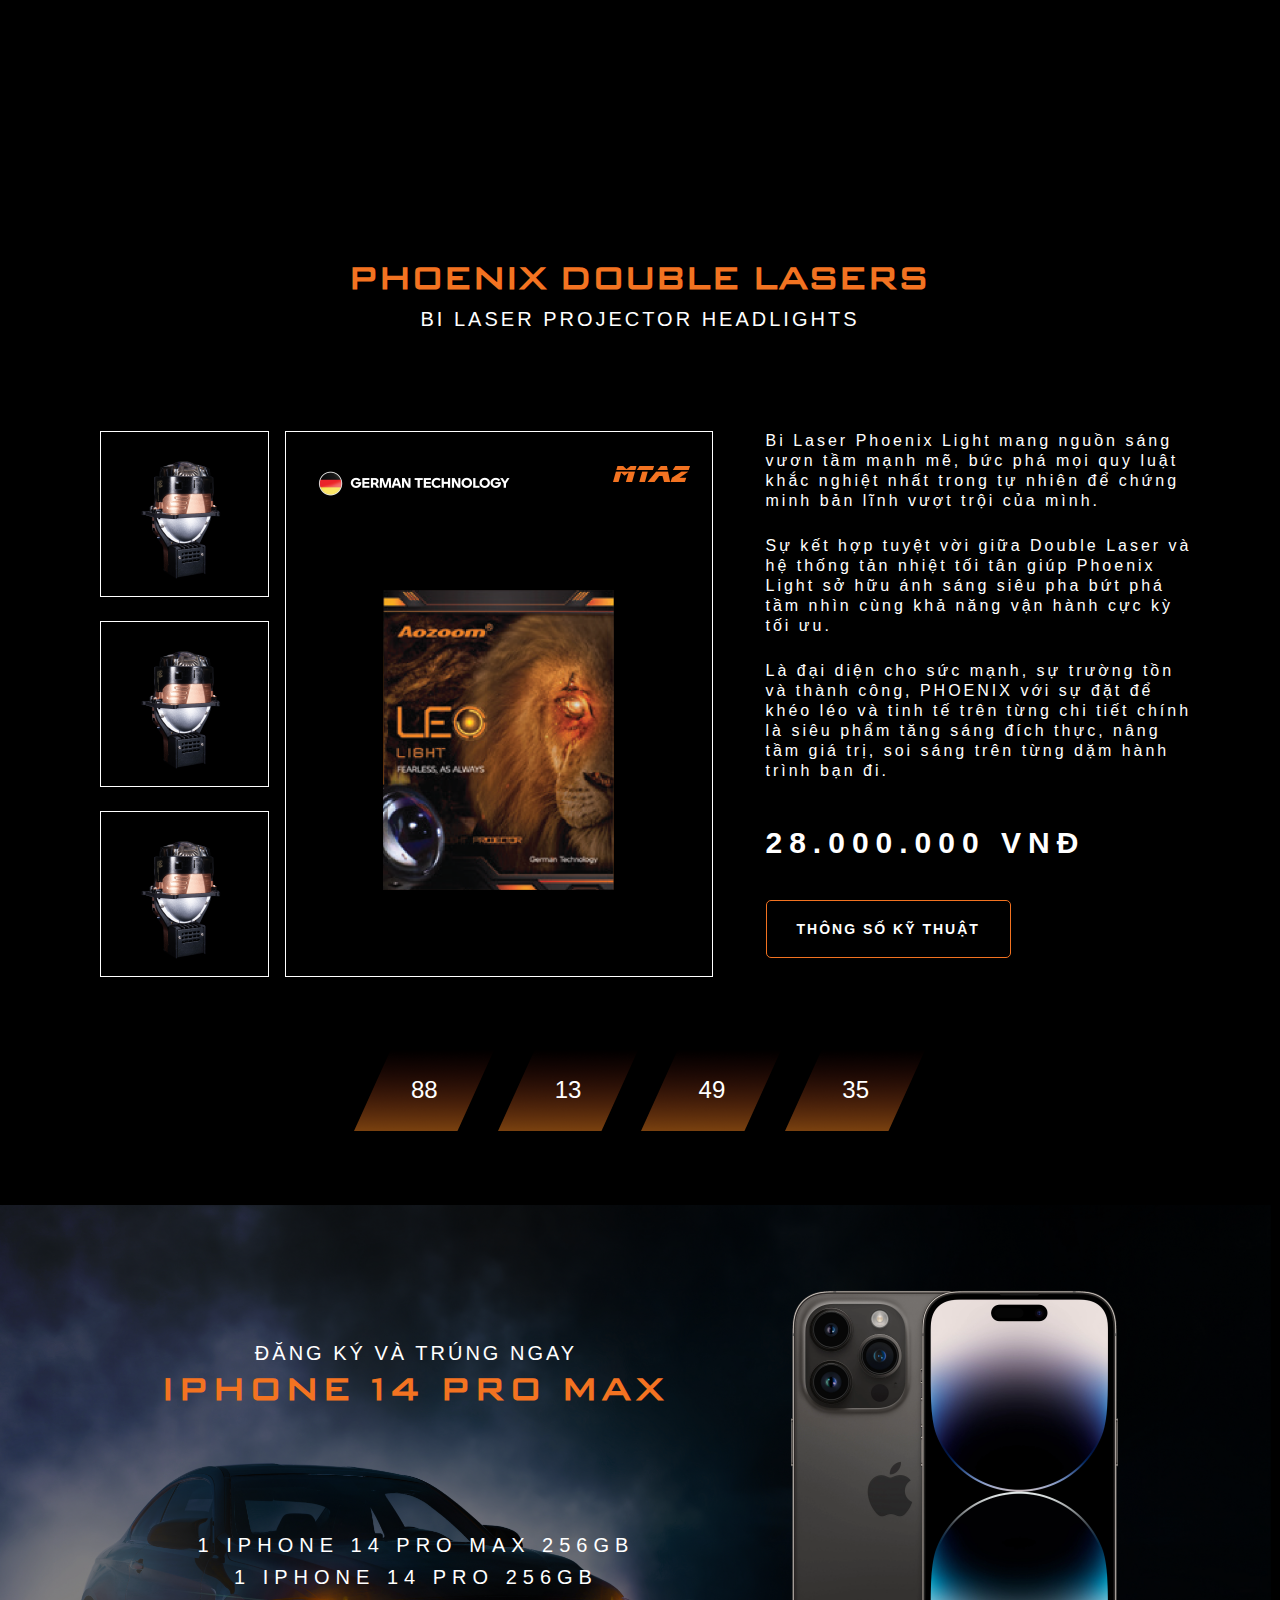
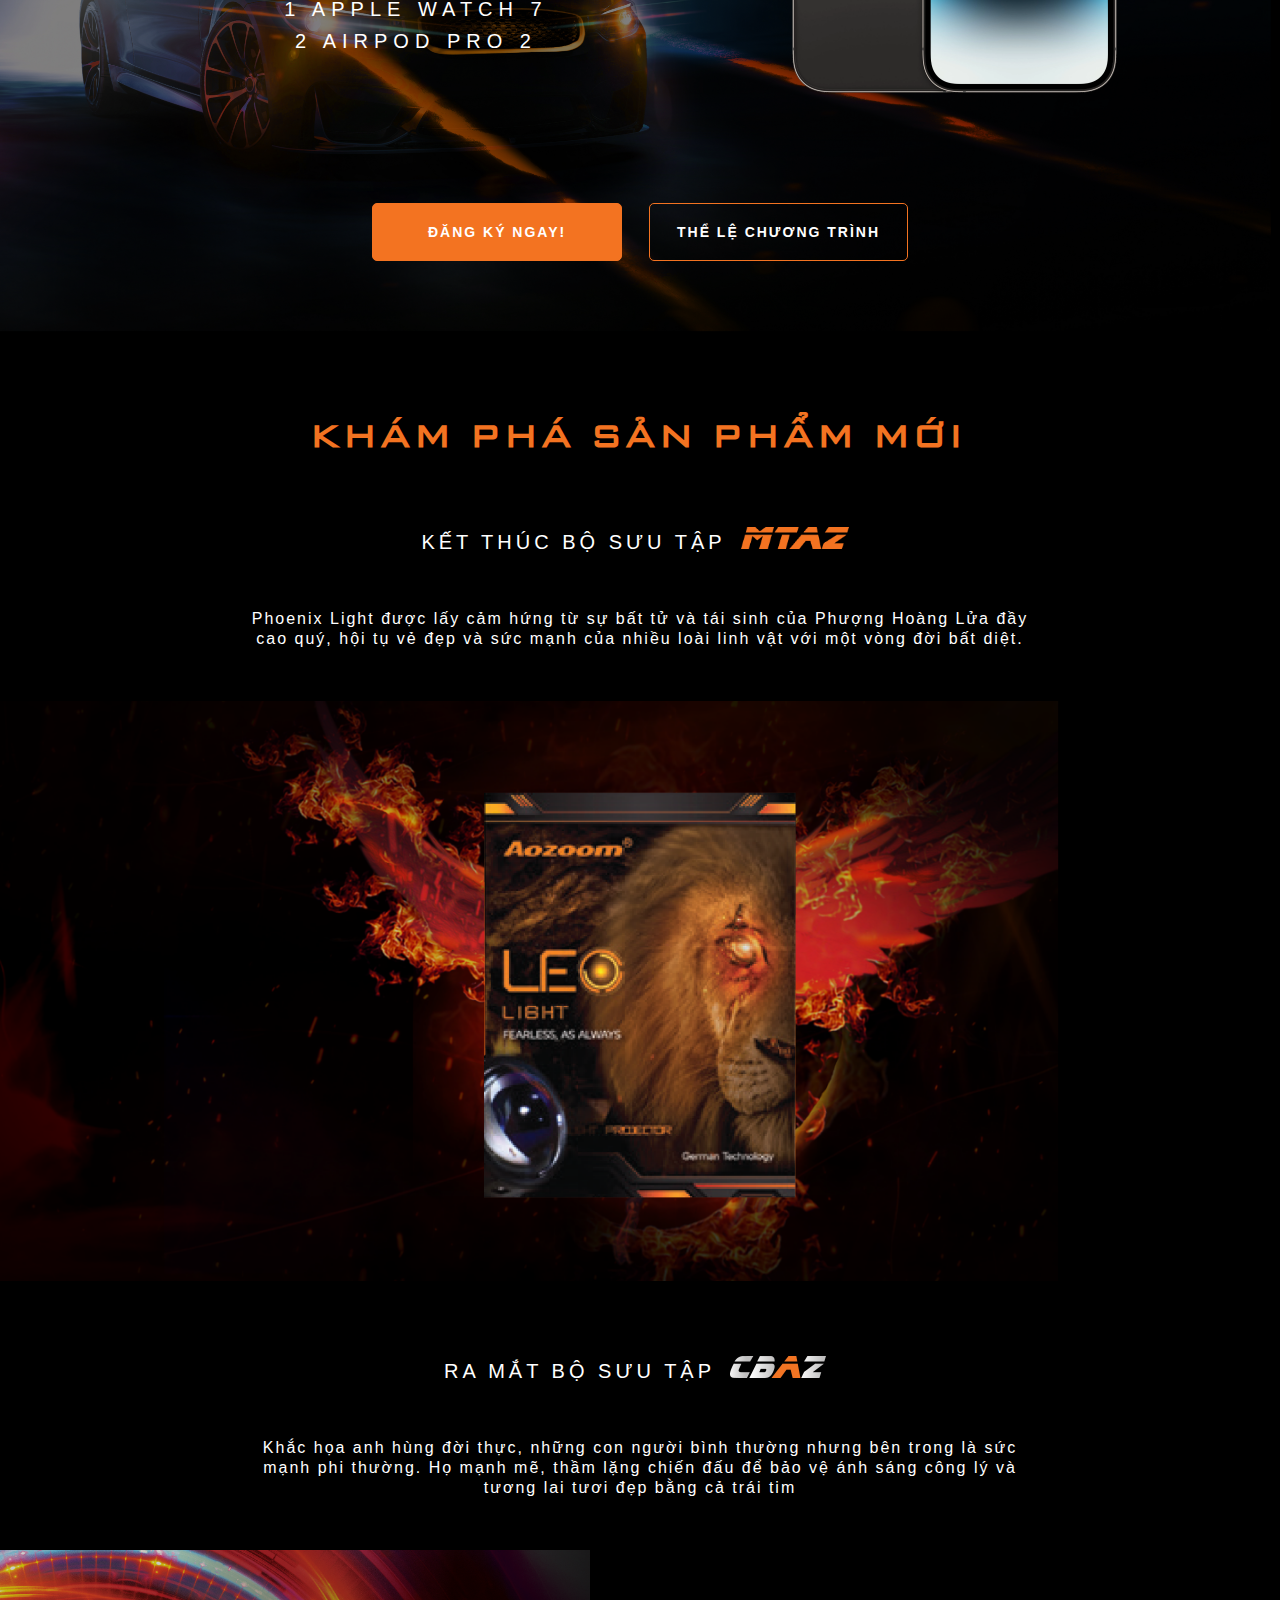
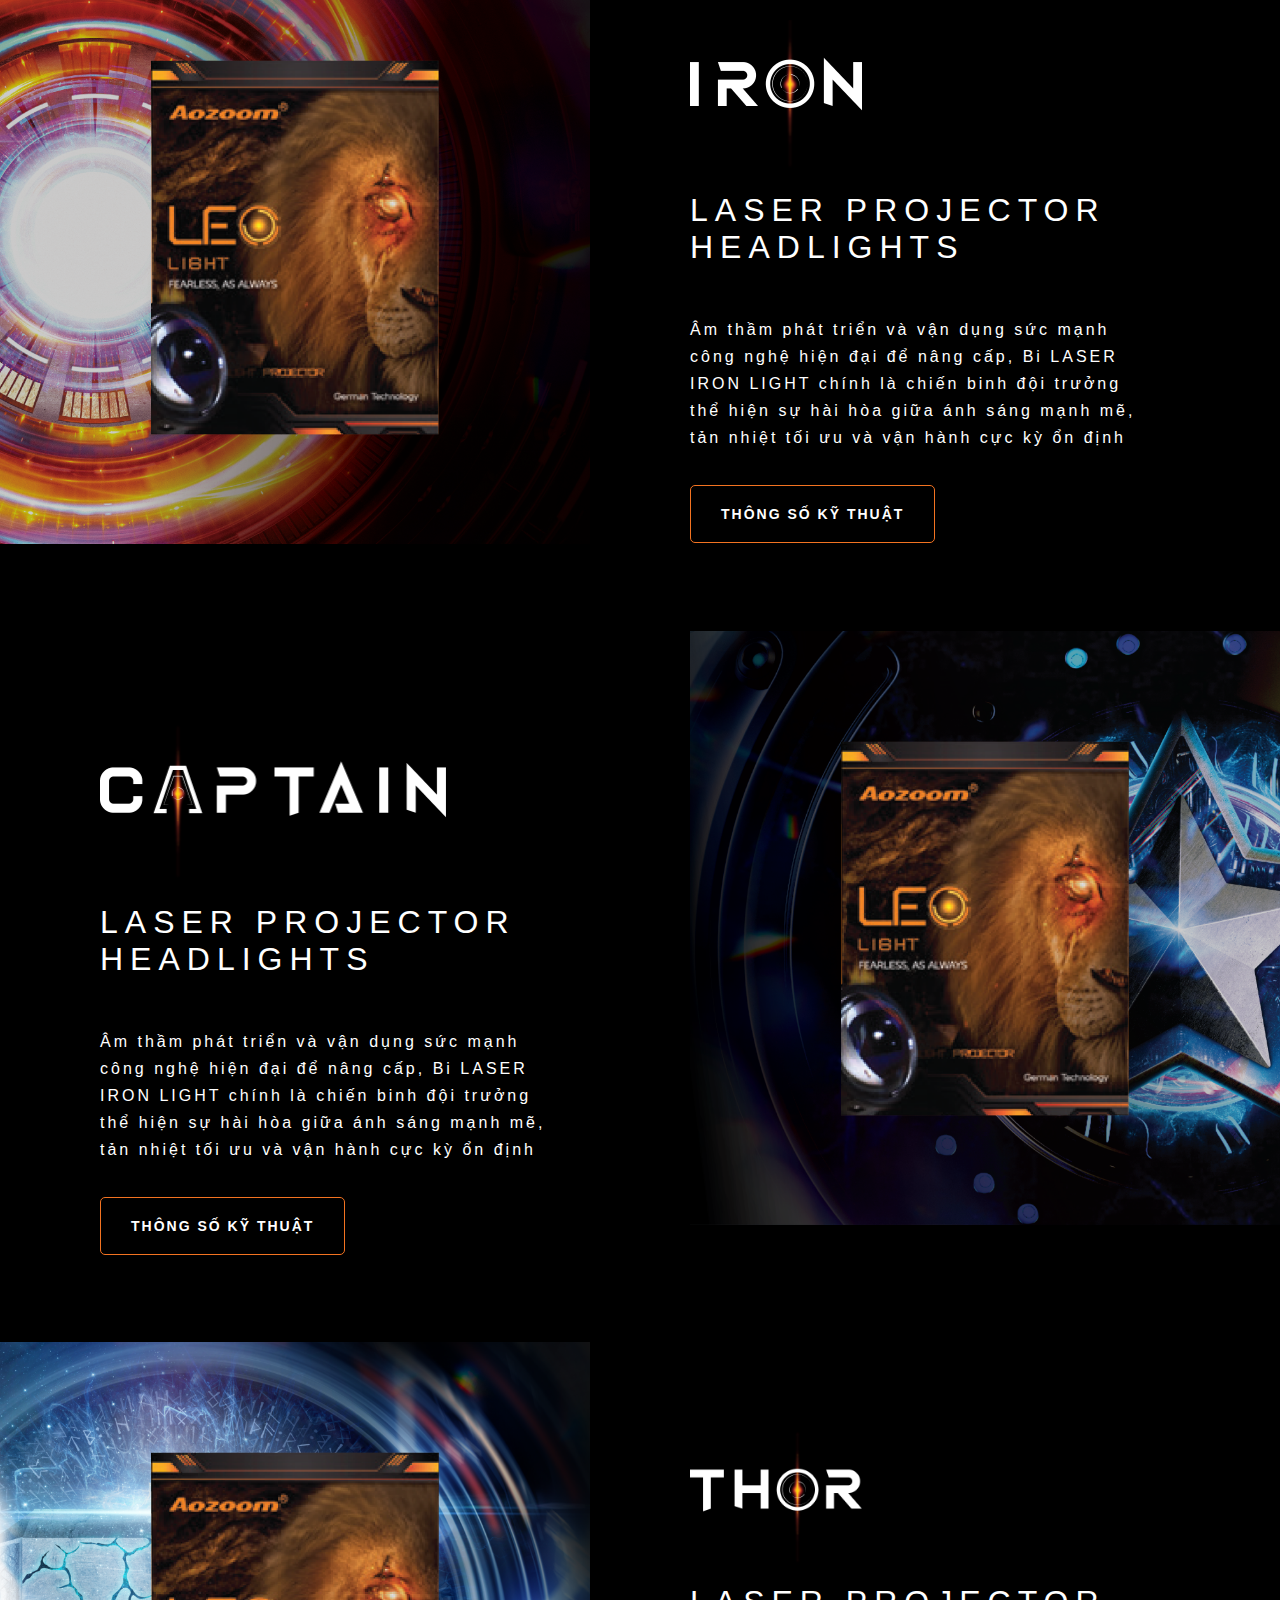
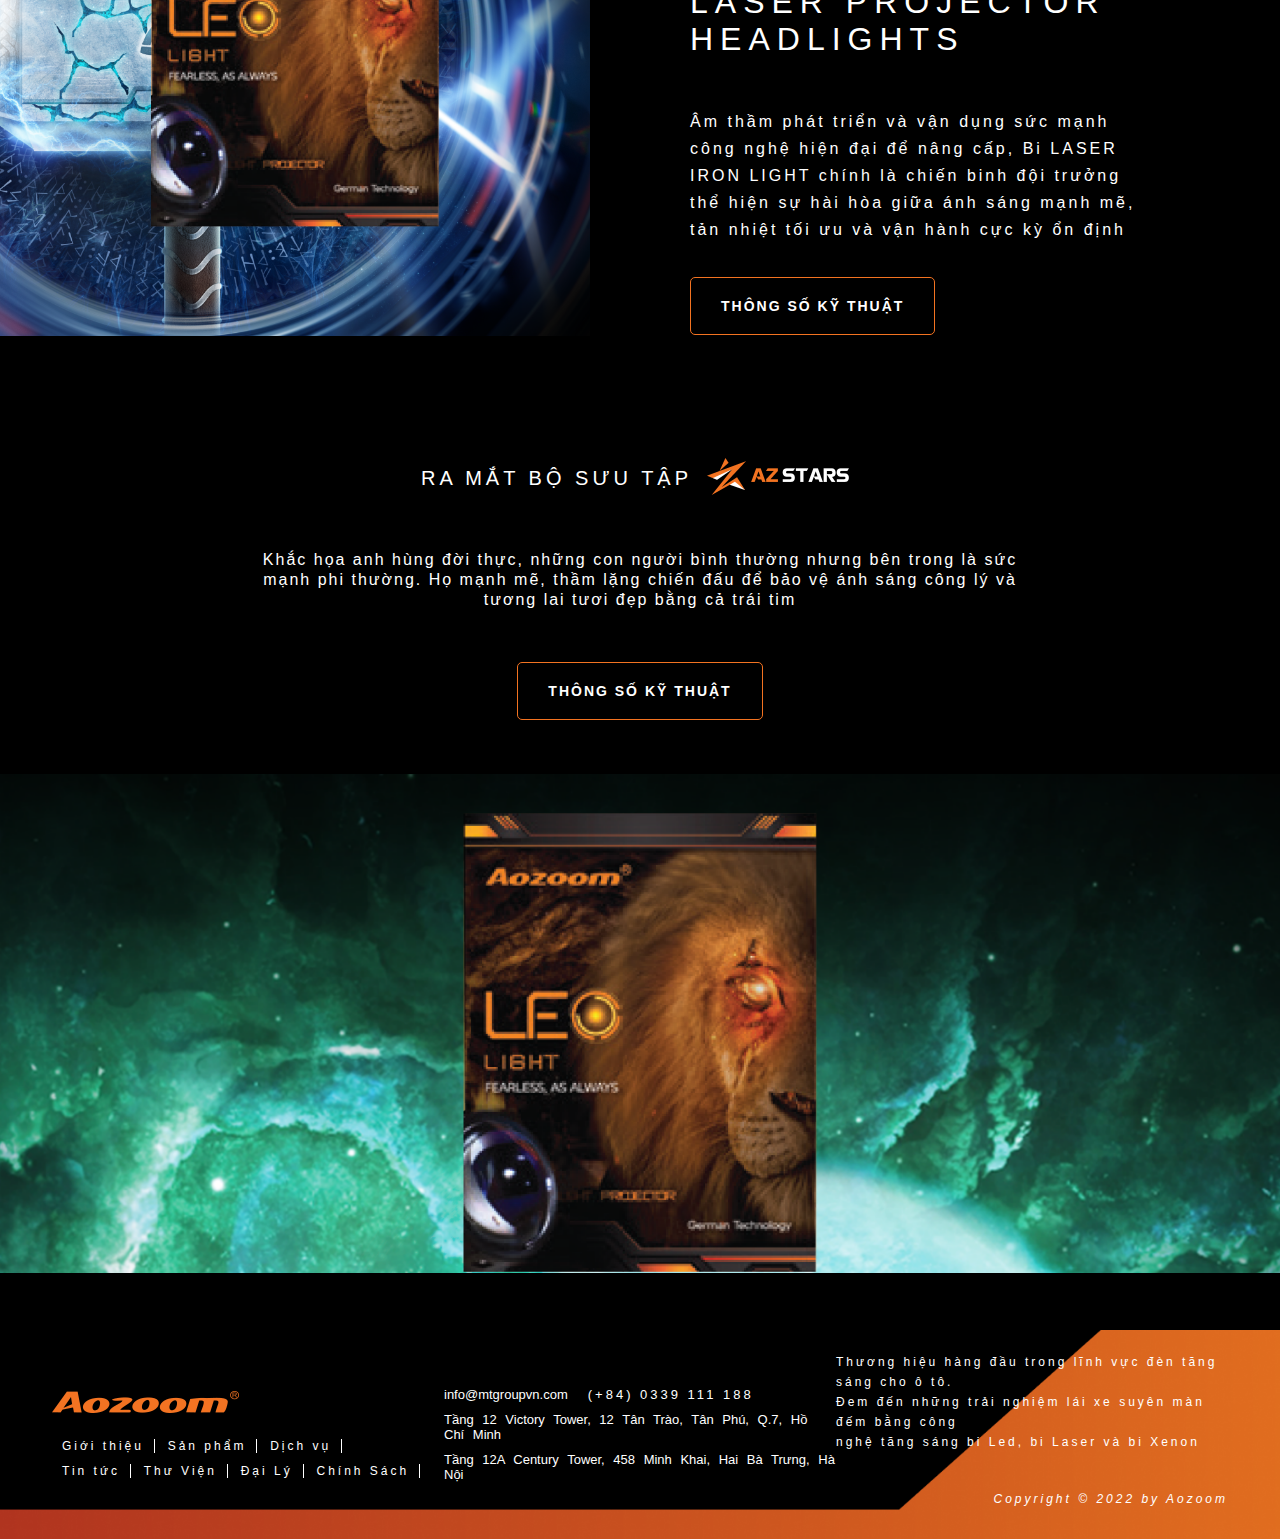
==== commit 515a853e: "hello" ====
--- a/index.html
+++ b/index.html
@@ -130,7 +130,7 @@
             </div>
 
            <div class="info">
-            <div class="content">
+            <div class="info-content">
                 <p>Sự kết hợp tuyệt vời giữa Double Laser và hệ thống tản nhiệt tối tân giúp Phoenix Light sở hữu ánh sáng siêu pha bứt phá tầm nhìn cùng khả năng vận hành cực kỳ tối ưu.</p>
             </div>
 
@@ -140,12 +140,117 @@
 
             <div class="click d-none d-none-ip">
                 <p>Thông số kỹ thuật</p>
-                <i class="fal fa-chevron-down"></i>
+                <i class="fal fa-chevron-down clickI" id="clickBtn1"></i>
             </div>
             <button id="thongsoBtn" class="btn d-none-mb btn-ip">Thông số kỹ thuật</button>
            </div>
         </div>
     </section>
+        <!-- Thong So Ky Thuat -->
+        <section class="rules d-none d-none-ip position-r" id="thongso1">
+            <div class="rules-heading">
+                <div class="rules-heading-image">
+                    <img class="img1" src="/share/image/heading-1.png" alt="Ảnh Heading">
+                    <img class="img2"  src="/share/image/heading-1.png" alt="Ảnh Heading">
+                </div>                
+            </div>
+            <div class="rules-container">
+                   
+                    <div class="rules-price">
+                        <h2>thông số kỹ thuật</h2>
+                        <p>Giá Đại lý 15.800.000 VND</p>
+                        <span>Giá niêm yết 28.000.000 VND</span>
+                    </div>
+        
+                   <div class="table">
+                    <table>
+                        <tr>
+                          <th>BI LASER CAO CẤP PHOENIX LIGHT ( BỘ MTAZ )</th>
+                        </tr>
+                      </table>
+        
+        
+                    <table>
+                        <tr>
+                          <td>Phân loại</td>
+                          <td>BI LASER</td>
+                        </tr>
+                        <tr>
+                          <td>Công suất</td>
+                          <td>55W - 85W</td>
+                        </tr>
+                        <tr>
+                          <td>Nhiệt màu</td>
+                          <td>5200K</td>
+                        </tr>
+                        <tr>
+                          <td>Kích thước</td>
+                          <td>3.0 inch</td>
+                        </tr>
+                        <tr>
+                          <td>Chip LED/LASER</td>
+                          <td>6 - 3</td>
+                        </tr>
+                        <tr>
+                          <td>Diode laser/td>
+                          <td>2</td>
+                        </tr>
+                        <tr>
+                            <td>Chỉ số chống nước</td>
+                            <td>IP65</td>
+                          </tr>
+                          <tr>
+                            <td>Điệp áp</td>
+                            <td>9 - 16V</td>
+                          </tr>
+                          <tr>
+                            <td>Nhiệt độ</td>
+                            <td>-40°C ~ +105°C</td>
+                          </tr>
+                          <tr>
+                            <td>Tuổi thọ</td>
+                            <td>Trên 30.000 giờ</td>
+                          </tr>
+                          <tr>
+                            <td>Bảo hành</td>
+                            <td>3 năm</td>
+                          </tr>
+                          <tr>
+                            <td>Khoảng cách chiếu xa</td>
+                            <td>800 - 1500m</td>
+                          </tr>
+                      </table>
+                   </div>
+        
+        
+                    <div class="rules-product">
+                        <div class="rules-product-bg">
+                            <img src="share/image/new-product-bg.png" alt="Anh Nen">
+                        </div>
+                        <div class="rules-product-img">
+                            <img src="share/image/product-img-01.png" alt="San Pham">
+                        </div>
+                    </div>
+                  
+                 
+            </div>
+            <button style="padding: 16px 80px;
+            border-radius: 5px;
+            color: #fff;
+            background-color: var(--primary);
+            display: block;
+            text-align: center;
+            margin: 25px auto;" id="back" class="d-none-mb">Back</button>
+            <div class="rules-footer">
+                <div class="rules-footer-image">
+                    <img class="img1" src="/share/image/footer-1.png" alt="Ảnh Heading">
+                    <img class="img2"  src="/share/image/footer-1.png" alt="Ảnh Heading">
+                    <img class="img3"  src="/share/image/footer-1.png" alt="Ảnh Heading">
+                </div>
+            </div>
+        </section>
+        <!-- Thong So Ky Thuat -->
+
     <!-- San Pham Chinh: Phuong Hoang Lua Start -->
     <!-- Thời Gian Dem Nguoc Start -->
     <div class="countdown-time d-none-mb">
@@ -249,11 +354,112 @@
                 <span class="fsz-12">Âm thầm phát triển và vận dụng sức mạnh công nghệ hiện đại để nâng cấp, Bi LASER IRON LIGHT chính là chiến binh đội trưởng thể hiện sự hài hòa giữa ánh sáng mạnh mẽ, tản nhiệt tối ưu và vận hành cực kỳ ổn định</span>   
                 <div class="click d-none d-none-ip">
                     <p>Thông số kỹ thuật</p>
-                    <i class="fal fa-chevron-down"></i>
+                    <i class="fal fa-chevron-down clickI" id="clickBtn2"></i>
                 </div>      
                 <button id="thongsoBtn" class="btn d-none-mb btn-ip">Thông số kỹ thuật</button>
             </div>
         </div>
+          <!-- Thong So Ky Thuat -->
+          <section class="rules d-none d-none-ip position-r" id="thongso2">
+            <div class="rules-heading">
+                <div class="rules-heading-image">
+                    <img class="img1" src="/share/image/heading-1.png" alt="Ảnh Heading">
+                    <img class="img2"  src="/share/image/heading-1.png" alt="Ảnh Heading">
+                </div>                
+            </div>
+            <div class="rules-container">
+                   
+                    <div class="rules-price">
+                        <h2>thông số kỹ thuật</h2>
+                        <p>Giá Đại lý 6.000.000 VND</p>
+                        <span>Giá niêm yết 11.800.000 VND</span>
+                    </div>
+        
+                   <div class="table">
+                    <table>
+                        <tr>
+                          <th>BI LASER IRON LIGHT ( BỘ CBAZ )</th>
+                        </tr>
+                      </table>
+        
+        
+                    <table>
+                        <tr>
+                          <td>Phân loại</td>
+                          <td>BI LASER</td>
+                        </tr>
+                        <tr>
+                          <td>Công suất</td>
+                          <td>55W - 65W</td>
+                        </tr>
+                        <tr>
+                          <td>Nhiệt màu</td>
+                          <td>5500K</td>
+                        </tr>
+                        <tr>
+                          <td>Kích thước</td>
+                          <td>3.0 inch</td>
+                        </tr>
+                        <tr>
+                          <td>Chip LED/LASER</td>
+                          <td>6 - 3</td>
+                        </tr>
+                        <tr>
+                          <td>Diode laser</td>
+                          <td>1 (NICHIA 10W)</td>
+                        </tr>
+                        <tr>
+                            <td>Chỉ số chống nước</td>
+                            <td>IP65</td>
+                          </tr>
+                          <tr>
+                            <td>Điệp áp</td>
+                            <td>9 - 16V</td>
+                          </tr>
+                          <tr>
+                            <td>Nhiệt độ</td>
+                            <td>-40°C ~ +105°C</td>
+                          </tr>
+                          <tr>
+                            <td>Tuổi thọ</td>
+                            <td>Trên 30.000 giờ</td>
+                          </tr>
+                          <tr>
+                            <td>Bảo hành</td>
+                            <td>3 năm</td>
+                          </tr>
+                      </table>
+                   </div>
+        
+        
+                    <div class="rules-product">
+                        <div class="rules-product-bg">
+                            <img src="share/image/new-product-bg.png" alt="Anh Nen">
+                        </div>
+                        <div class="rules-product-img">
+                            <img src="share/image/product-img-01.png" alt="San Pham">
+                        </div>
+                    </div>
+                  
+                 
+            </div>
+            <button style="padding: 16px 80px;
+            border-radius: 5px;
+            color: #fff;
+            background-color: var(--primary);
+            display: block;
+            text-align: center;
+            margin: 25px auto;" id="back" class="d-none-mb">Back</button>
+            <div class="rules-footer">
+                <div class="rules-footer-image">
+                    <img class="img1" src="/share/image/footer-1.png" alt="Ảnh Heading">
+                    <img class="img2"  src="/share/image/footer-1.png" alt="Ảnh Heading">
+                    <img class="img3"  src="/share/image/footer-1.png" alt="Ảnh Heading">
+                </div>
+            </div>
+        </section>
+        <!-- Thong So Ky Thuat -->
+
         <!-- IRON END -->
 
         <!-- CAPTAIN START -->
@@ -272,7 +478,7 @@
                 <span class="fsz-12">Âm thầm phát triển và vận dụng sức mạnh công nghệ hiện đại để nâng cấp, Bi LASER IRON LIGHT chính là chiến binh đội trưởng thể hiện sự hài hòa giữa ánh sáng mạnh mẽ, tản nhiệt tối ưu và vận hành cực kỳ ổn định</span>  
                 <div class="click d-none d-none-ip">
                     <p>Thông số kỹ thuật</p>
-                    <i class="fal fa-chevron-down"></i>
+                    <i class="fal fa-chevron-down clickI" id="clickBtn3"></i>
                 </div>       
                 <button id="thongsoBtn" class="btn d-none-mb btn-ip">Thông số kỹ thuật</button>
             </div>
@@ -284,6 +490,103 @@
             </div>
 
         </div>
+          <!-- Thong So Ky Thuat -->
+          <section class="rules d-none d-none-ip position-r" id="thongso3">
+            <div class="rules-heading">
+                <div class="rules-heading-image">
+                    <img class="img1" src="/share/image/heading-1.png" alt="Ảnh Heading">
+                    <img class="img2"  src="/share/image/heading-1.png" alt="Ảnh Heading">
+                </div>                
+            </div>
+            <div class="rules-container">
+                   
+                    <div class="rules-price">
+                        <h2>thông số kỹ thuật</h2>
+                        <p>Giá Đại lý 3.900.000 VND</p>
+                        <span>Giá niêm yết 7.500.000 VND</span>
+                    </div>
+        
+                   <div class="table">
+                    <table>
+                        <tr>
+                          <th>BI LED CAPTAIN LIGHT 1.8 INCH ( BỘ CBAZ )	</th>
+                        </tr>
+                      </table>
+        
+        
+                    <table>
+                        <tr>
+                          <td>Phân loại</td>
+                          <td>BI LED</td>
+                        </tr>
+                        <tr>
+                          <td>Công suất</td>
+                          <td>46W - 48W</td>
+                        </tr>
+                        <tr>
+                          <td>Nhiệt màu</td>
+                          <td>5500K</td>
+                        </tr>
+                        <tr>
+                          <td>Kích thước</td>
+                          <td>1.8 inch</td>
+                        </tr>
+                        <tr>
+                          <td>Chip LED/LASER</td>
+                          <td>6 - 3 (LED OSRAM)</td>
+                        </tr>
+                        <tr>
+                            <td>Chỉ số chống nước</td>
+                            <td>IP65</td>
+                          </tr>
+                          <tr>
+                            <td>Điệp áp</td>
+                            <td>9 - 16V</td>
+                          </tr>
+                          <tr>
+                            <td>Nhiệt độ</td>
+                            <td>-40°C ~ +105°C</td>
+                          </tr>
+                          <tr>
+                            <td>Tuổi thọ</td>
+                            <td>Trên 30.000 giờ</td>
+                          </tr>
+                          <tr>
+                            <td>Bảo hành</td>
+                            <td>3 năm</td>
+                          </tr>
+                      </table>
+                   </div>
+        
+        
+                    <div class="rules-product">
+                        <div class="rules-product-bg">
+                            <img src="share/image/new-product-bg.png" alt="Anh Nen">
+                        </div>
+                        <div class="rules-product-img">
+                            <img src="share/image/product-img-01.png" alt="San Pham">
+                        </div>
+                    </div>
+                  
+                 
+            </div>
+            <button style="padding: 16px 80px;
+            border-radius: 5px;
+            color: #fff;
+            background-color: var(--primary);
+            display: block;
+            text-align: center;
+            margin: 25px auto;" id="back" class="d-none-mb">Back</button>
+            <div class="rules-footer">
+                <div class="rules-footer-image">
+                    <img class="img1" src="/share/image/footer-1.png" alt="Ảnh Heading">
+                    <img class="img2"  src="/share/image/footer-1.png" alt="Ảnh Heading">
+                    <img class="img3"  src="/share/image/footer-1.png" alt="Ảnh Heading">
+                </div>
+            </div>
+        </section>
+        <!-- Thong So Ky Thuat -->
+
         <!-- CAPTAIN END -->
 
 
@@ -303,11 +606,112 @@
                 <span class="fsz-12">Âm thầm phát triển và vận dụng sức mạnh công nghệ hiện đại để nâng cấp, Bi LASER IRON LIGHT chính là chiến binh đội trưởng thể hiện sự hài hòa giữa ánh sáng mạnh mẽ, tản nhiệt tối ưu và vận hành cực kỳ ổn định</span>  
                 <div class="click d-none d-none-ip">
                     <p>Thông số kỹ thuật</p>
-                    <i class="fal fa-chevron-down"></i>
+                    <i class="fal fa-chevron-down clickI" id="clickBtn4"></i>
                 </div>       
                 <button id="thongsoBtn" class="btn d-none-mb btn-ip">Thông số kỹ thuật</button>
             </div>
         </div>
+          <!-- Thong So Ky Thuat -->
+          <section class="rules d-none d-none-ip position-r" id="thongso4">
+            <div class="rules-heading">
+                <div class="rules-heading-image">
+                    <img class="img1" src="/share/image/heading-1.png" alt="Ảnh Heading">
+                    <img class="img2"  src="/share/image/heading-1.png" alt="Ảnh Heading">
+                </div>                
+            </div>
+            <div class="rules-container">
+                   
+                    <div class="rules-price">
+                        <h2>thông số kỹ thuật</h2>
+                        <p>Giá Đại lý 5.200.000 VND</p>
+                        <span>Giá niêm yết 9.800.000 VND</span>
+                    </div>
+        
+                   <div class="table">
+                    <table>
+                        <tr>
+                          <th>BI LASER THOR LIGHT 1.8 INCH ( BỘ CBAZ )	</th>
+                        </tr>
+                      </table>
+        
+        
+                    <table>
+                        <tr>
+                          <td>Phân loại</td>
+                          <td>BI LASER</td>
+                        </tr>
+                        <tr>
+                          <td>Công suất </td>
+                          <td>46W - 52W</td>
+                        </tr>
+                        <tr>
+                          <td>Nhiệt màu </td>
+                          <td>5500K</td>
+                        </tr>
+                        <tr>
+                          <td>Kích thước </td>
+                          <td>1.8 inch</td>
+                        </tr>
+                        <tr>
+                          <td>Chip LED/LASER </td>
+                          <td>6 - 3</td>
+                        </tr>
+                        <tr>
+                          <td>Diode laser</td>
+                          <td>1 (GERMANY)</td>
+                        </tr>
+                        <tr>
+                            <td>Chỉ số chống nước </td>
+                            <td>IP65</td>
+                          </tr>
+                          <tr>
+                            <td>Điệp áp </td>
+                            <td>9 - 16V</td>
+                          </tr>
+                          <tr>
+                            <td>Nhiệt độ </td>
+                            <td>-40°C ~ +105°C</td>
+                          </tr>
+                          <tr>
+                            <td>Tuổi thọ </td>
+                            <td>Trên 30.000 giờ</td>
+                          </tr>
+                          <tr>
+                            <td>Bảo hành </td>
+                            <td>3 năm</td>
+                          </tr>
+                      </table>
+                   </div>
+        
+        
+                    <div class="rules-product">
+                        <div class="rules-product-bg">
+                            <img src="share/image/new-product-bg.png" alt="Anh Nen">
+                        </div>
+                        <div class="rules-product-img">
+                            <img src="share/image/product-img-01.png" alt="San Pham">
+                        </div>
+                    </div>
+                  
+                 
+            </div>
+            <button style="padding: 16px 80px;
+            border-radius: 5px;
+            color: #fff;
+            background-color: var(--primary);
+            display: block;
+            text-align: center;
+            margin: 25px auto;" id="back" class="d-none-mb">Back</button>
+            <div class="rules-footer">
+                <div class="rules-footer-image">
+                    <img class="img1" src="/share/image/footer-1.png" alt="Ảnh Heading">
+                    <img class="img2"  src="/share/image/footer-1.png" alt="Ảnh Heading">
+                    <img class="img3"  src="/share/image/footer-1.png" alt="Ảnh Heading">
+                </div>
+            </div>
+        </section>
+        <!-- Thong So Ky Thuat -->
+
         <!-- THOR END -->
     </section>
     <!-- Bo Suu Tap Chien Binh End -->
@@ -341,9 +745,110 @@
         </div>
         <div class="click d-none d-none-ip">
             <p>Thông số kỹ thuật</p>
-            <i class="fal fa-chevron-down"></i>
+            <i class="fal fa-chevron-down clickI" id="clickBtn5"></i>
         </div>
     </section>
+      <!-- Thong So Ky Thuat -->
+      <section class="rules d-none d-none-ip position-r" id="thongso5">
+        <div class="rules-heading">
+            <div class="rules-heading-image">
+                <img class="img1" src="/share/image/heading-1.png" alt="Ảnh Heading">
+                <img class="img2"  src="/share/image/heading-1.png" alt="Ảnh Heading">
+            </div>                
+        </div>
+        <div class="rules-container">
+               
+                <div class="rules-price">
+                    <h2>thông số kỹ thuật</h2>
+                    <p>Giá Đại lý 4.000.000 VND</p>
+                    <span>Giá niêm yết 9.200.000 VND</span>
+                </div>
+    
+               <div class="table">
+                <table>
+                    <tr>
+                      <th>BI LED LIGHT Z18 PRO ( BỘ AZ STARS )	</th>
+                    </tr>
+                  </table>
+    
+    
+                <table>
+                    <tr>
+                      <td>Phân loại </td>
+                      <td>BI LED</td>
+                    </tr>
+                    <tr>
+                      <td>Công suất </td>
+                      <td>55W - W62</td>
+                    </tr>
+                    <tr>
+                      <td>Nhiệt màu </td>
+                      <td>5500K</td>
+                    </tr>
+                    <tr>
+                      <td>Kích thước </td>
+                      <td>3.0 inch</td>
+                    </tr>
+                    <tr>
+                      <td>Chip LED/LASER </td>
+                      <td>6 - 1 (MONO LED PRO)</td>
+                    </tr>
+                    <tr>
+                        <td>Chỉ số chống nước </td>
+                        <td>IP65</td>
+                      </tr>
+                      <tr>
+                        <td>Điệp áp </td>
+                        <td>9 - 16V</td>
+                      </tr>
+                      <tr>
+                        <td>Nhiệt độ </td>
+                        <td>-40°C ~ +105°C</td>
+                      </tr>
+                      <tr>
+                        <td>Tuổi thọ </td>
+                        <td>Trên 30.000 giờ</td>
+                      </tr>
+                      <tr>
+                        <td>Bảo hành </td>
+                        <td>3 năm</td>
+                      </tr>
+                      <tr>
+                        <td>Khoảng cách chiếu xa </td>
+                        <td>700 - 900m</td>
+                      </tr>
+                  </table>
+               </div>
+    
+    
+                <div class="rules-product">
+                    <div class="rules-product-bg">
+                        <img src="share/image/new-product-bg.png" alt="Anh Nen">
+                    </div>
+                    <div class="rules-product-img">
+                        <img src="share/image/product-img-01.png" alt="San Pham">
+                    </div>
+                </div>
+              
+             
+        </div>
+        <button style="padding: 16px 80px;
+        border-radius: 5px;
+        color: #fff;
+        background-color: var(--primary);
+        display: block;
+        text-align: center;
+        margin: 25px auto;" id="back" class="d-none-mb">Back</button>
+        <div class="rules-footer">
+            <div class="rules-footer-image">
+                <img class="img1" src="/share/image/footer-1.png" alt="Ảnh Heading">
+                <img class="img2"  src="/share/image/footer-1.png" alt="Ảnh Heading">
+                <img class="img3"  src="/share/image/footer-1.png" alt="Ảnh Heading">
+            </div>
+        </div>
+    </section>
+    <!-- Thong So Ky Thuat -->
+
     <!-- San Pham Moi Cua AZSTARS End -->
 
     <!-- FOOTER START -->
@@ -391,12 +896,12 @@
 
          
             <div class="motorshow-slogan d-none-mb d-none-ip">
-                <p>Thương hiệu hàng đầu trong lĩnh vực đèn tăng sáng cho ô tô. <br> Đem đến những trải nghiệm lái xe suyên màn đếm bằng công <br> nghệ tăng sáng bi Led, bi Laser và bi Xenon <span>Copyright C 2022 by Aozoom</span></p>      
+                <p>Thương hiệu hàng đầu trong lĩnh vực đèn tăng sáng cho ô tô. <br> Đem đến những trải nghiệm lái xe suyên màn đếm bằng công <br> nghệ tăng sáng bi Led, bi Laser và bi Xenon <span>Copyright © 2022 by Aozoom</span></p>      
             </div>
         </div>
         <div class="bgFooter-mb d-none">
             <div class="copyRight">
-                <span>Copyright C 2022 by Aozoom</span>
+                <span>Copyright © 2022 by Aozoom</span>
             </div>
 
            <div class="imgFooter">
@@ -614,7 +1119,7 @@
       </div>
       <!-- Popup Form -->
     <!-- Thong So Ky Thuat -->
-    <section class="rules" id="thongso">
+    <section class="rules position-r" id="thongso">
         <div class="rules-heading">
             <div class="rules-heading-image">
                 <img class="img1" src="/share/image/heading-1.png" alt="Ảnh Heading">
--- a/public/css/style.css
+++ b/public/css/style.css
@@ -14,6 +14,7 @@
 }
 
 .main-product .main-product-phoenix .main-product-title h2 {
+    font-family: "UTM", sans-serif;
     color: var(--primary);
     font-size: 32px;
     line-height: 42px;
@@ -215,6 +216,7 @@
     font-weight: 700;
     color: var(--primary);
     letter-spacing: 7px;
+    font-family: "UTM", sans-serif;
 }
 
 .reward .reward-content .reward-content-title .reward-content-title-desc li {
@@ -258,6 +260,7 @@
 }
 
 .new-product h2 {
+    font-family: "UTM", sans-serif;
     font-size: 32px;
     color: var(--primary);
     text-align: center;
@@ -687,6 +690,7 @@
 }
 
 .rules .rules-title h2 {
+    font-family: "UTM", sans-serif;
     color: var(--primary);
     font-size: 32px;
     letter-spacing: 7px;
--- a/public/css/popup.css
+++ b/public/css/popup.css
@@ -97,6 +97,8 @@
 
   .form-select {
     padding: 4% 0;
+    margin-top: 8px;
+    margin-bottom: 8px;
     color: var(--white);
     width: 100%;
     font-size: 16px;
@@ -485,6 +487,7 @@
 }
 
 .rules-price h2 {
+    font-family: "UTM", sans-serif;
     font-size: 32px;
     letter-spacing: 3px;
     color: var(--primary);
--- a/public/css/responsive.css
+++ b/public/css/responsive.css
@@ -64,7 +64,7 @@
         height: 16px;
     }
 
-    .content p {
+    .info-content p {
         text-align: left;
         font-size: 12px;
         letter-spacing: 2px;
@@ -350,8 +350,12 @@
         margin-bottom: 16px !important;
     }
 
+    .rules .rules-time span {
+        letter-spacing: 1px !important;
+    }
+
     .rules .rules-time ul li > span {
-        word-spacing:  2px !important;
+        word-spacing:  0 !important;
     }
 
     .rules .rules-time h2 {
@@ -384,6 +388,37 @@
         height: 32px !important;
         font-size: 16px !important;
     }
+
+    .position-r {
+        position: inherit !important;
+    }
+
+    .form-select {
+        padding: 2% 0 !important;
+        width: 95% !important;
+    }
+
+    .rules .rules-container {
+        max-width: 90% !important;
+    }
+
+    .rotate {
+        transform: rotate(180deg);
+    }
+
+    .rules-price h2 {
+        font-size: 22px !important;
+    }
+
+    td, th {
+        font-size: 14px !important;
+    }
+
+    .rules-price p, .rules-price span {
+        font-size: 18px !important;
+        letter-spacing: 2px !important;
+    }
+    
 }    
 /* Giao dien may tinh bang */
 @media (min-width: 480px) and (max-width: 1024px) {
@@ -405,7 +440,7 @@
         line-height: 88px;
    }
 
-   .content p {
+   .info-content p {
         text-align: left;
         font-size: 18px;
         letter-spacing: 1px;
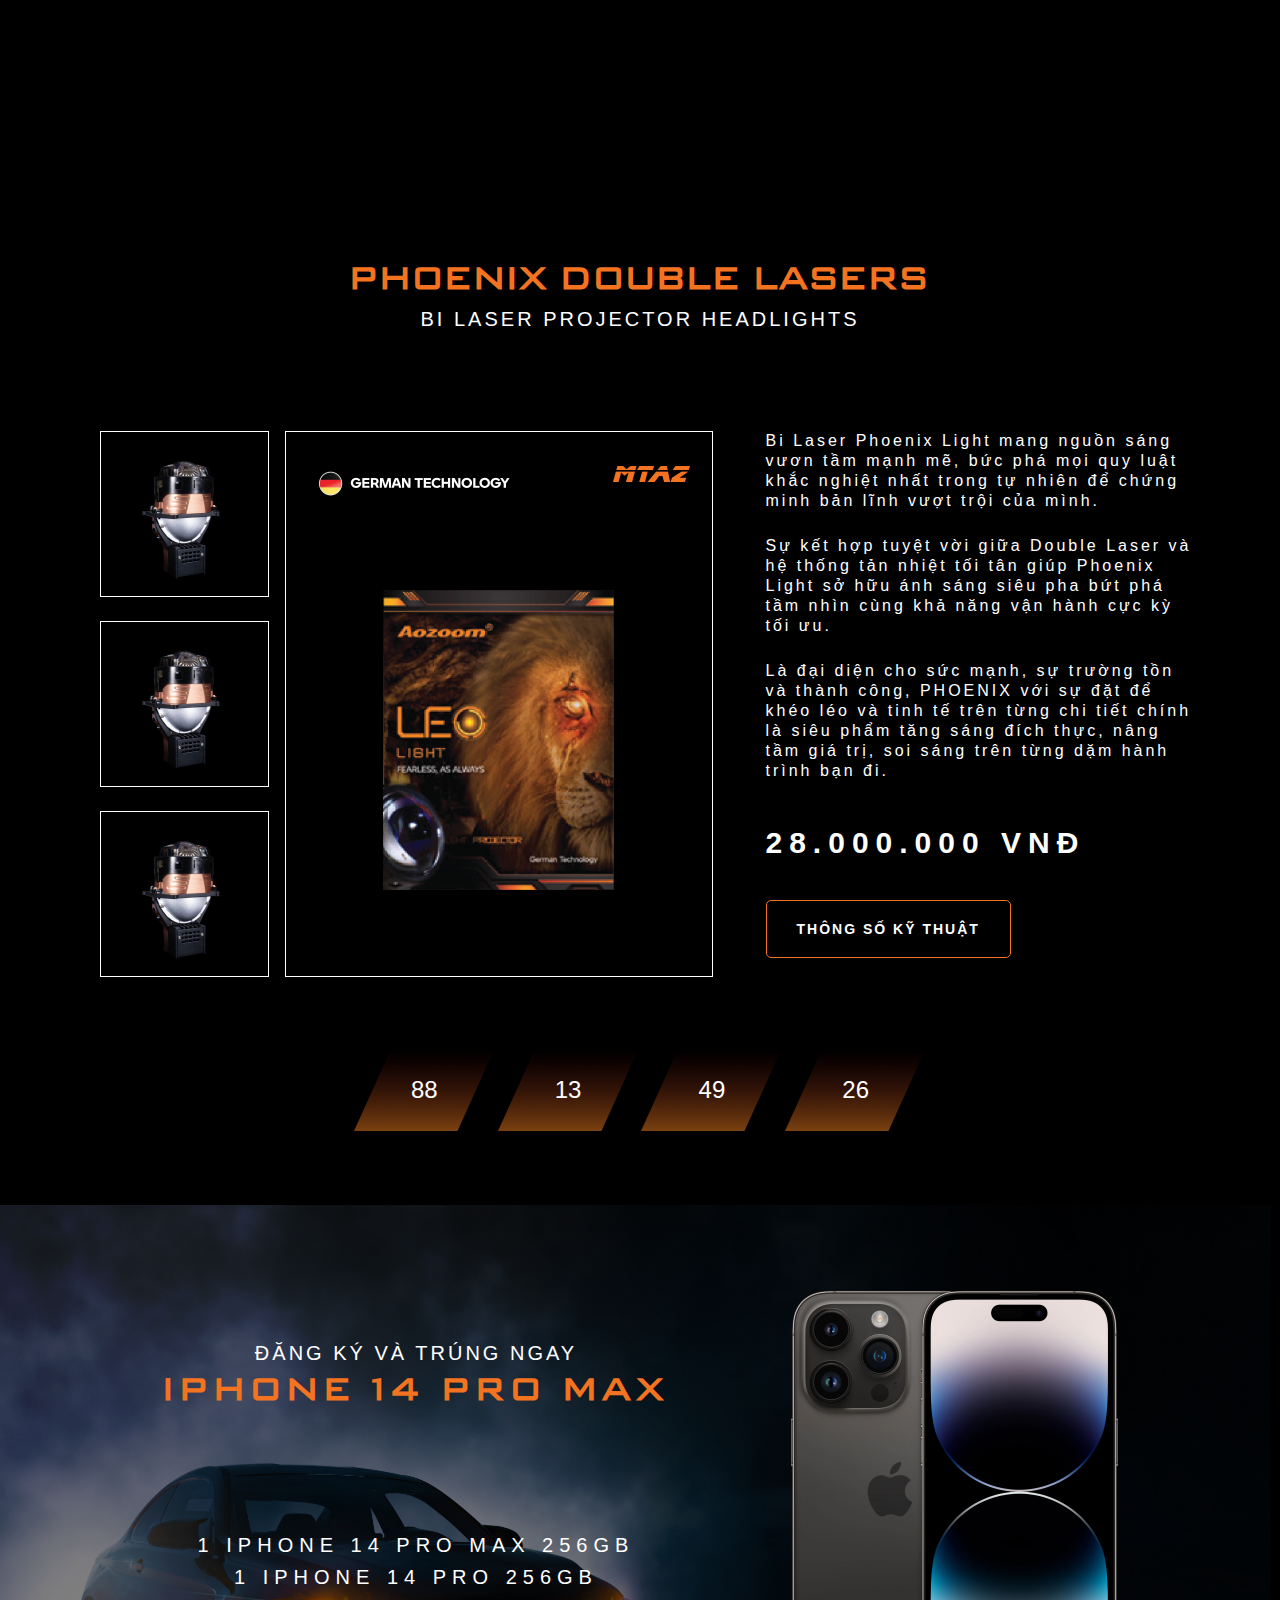
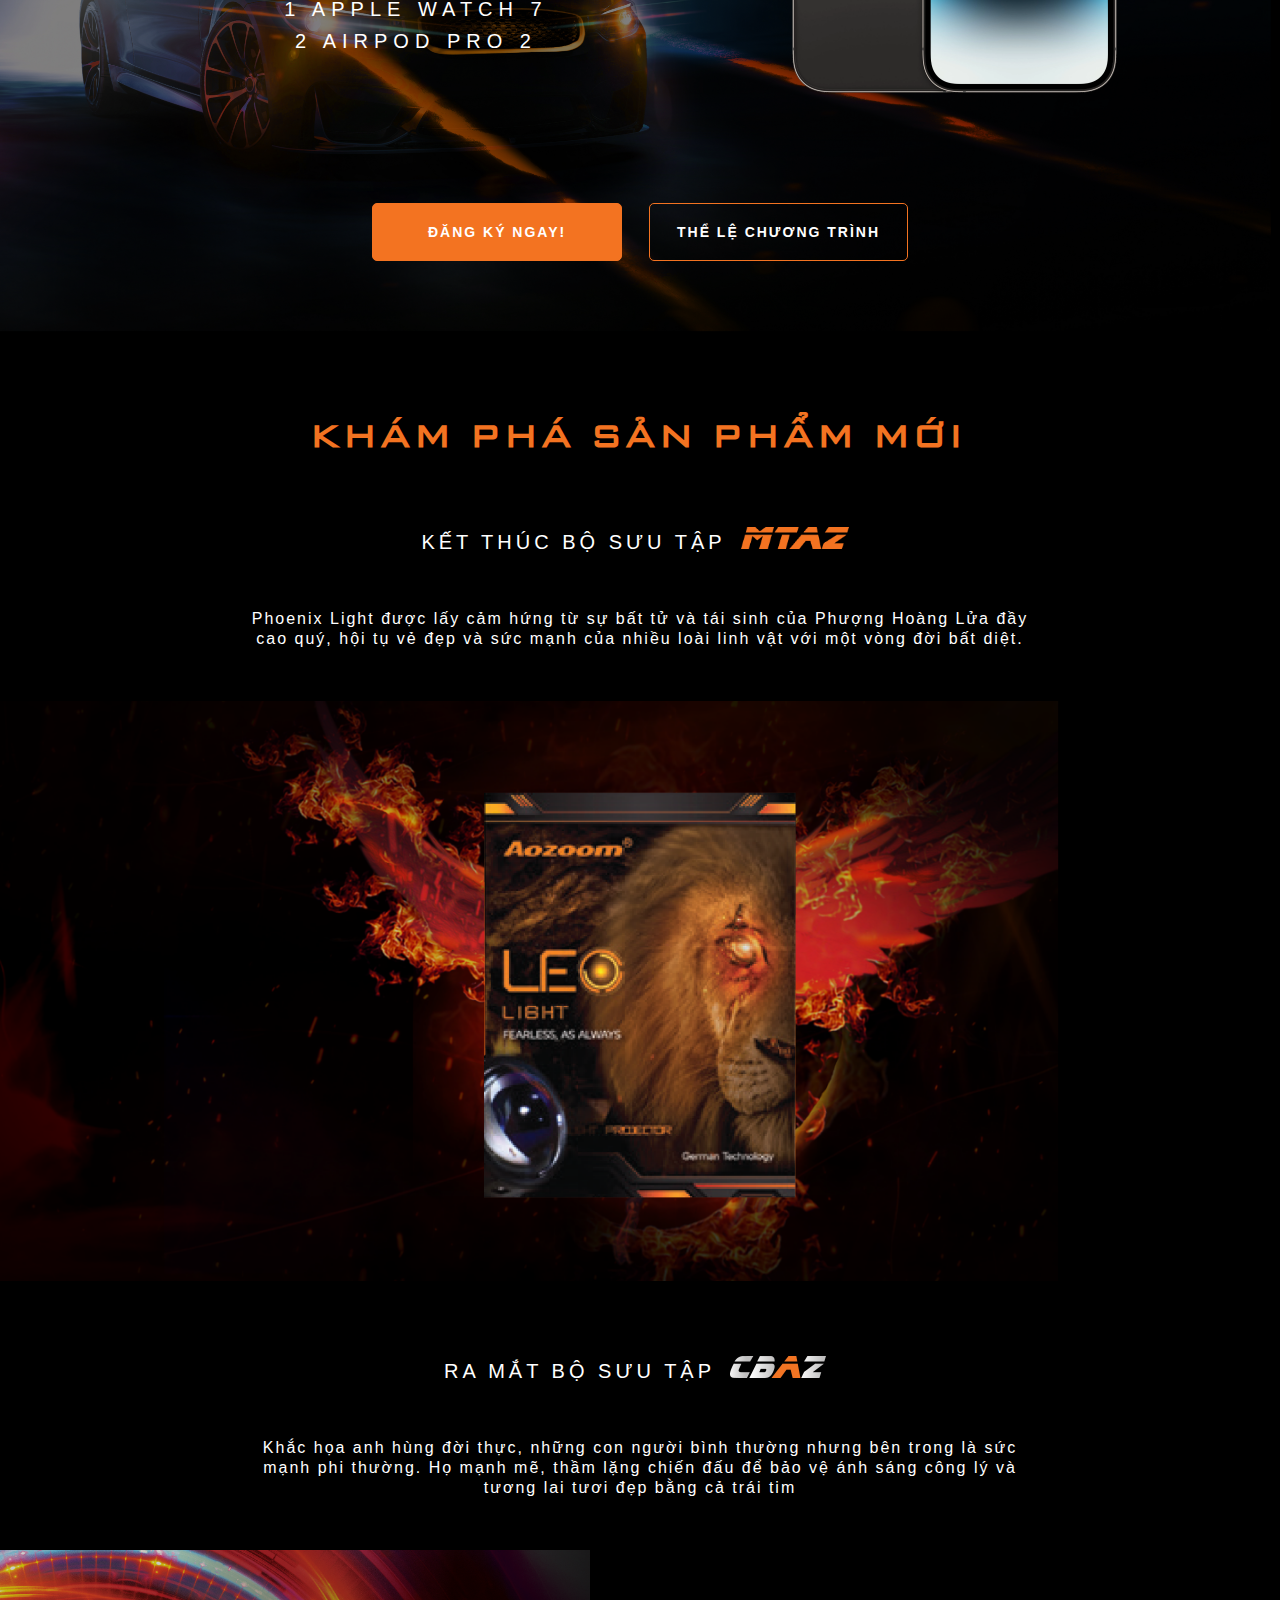
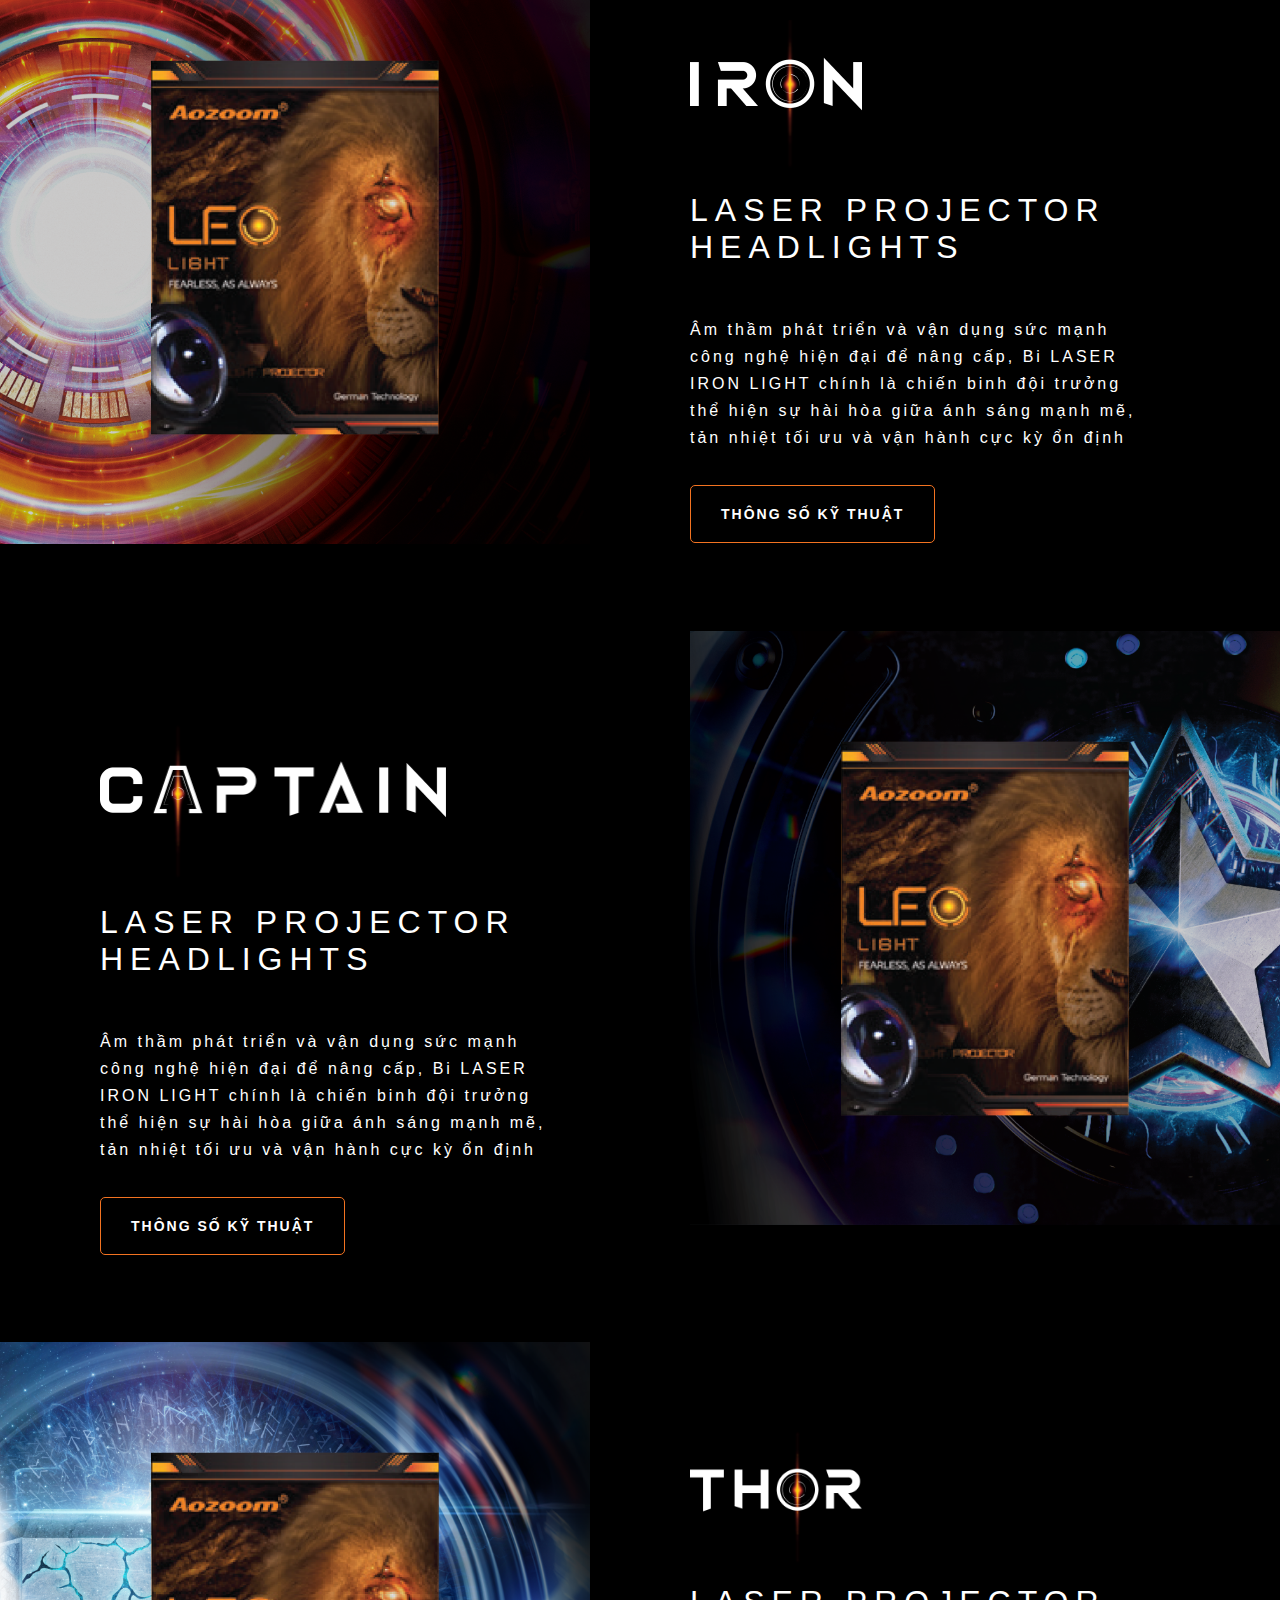
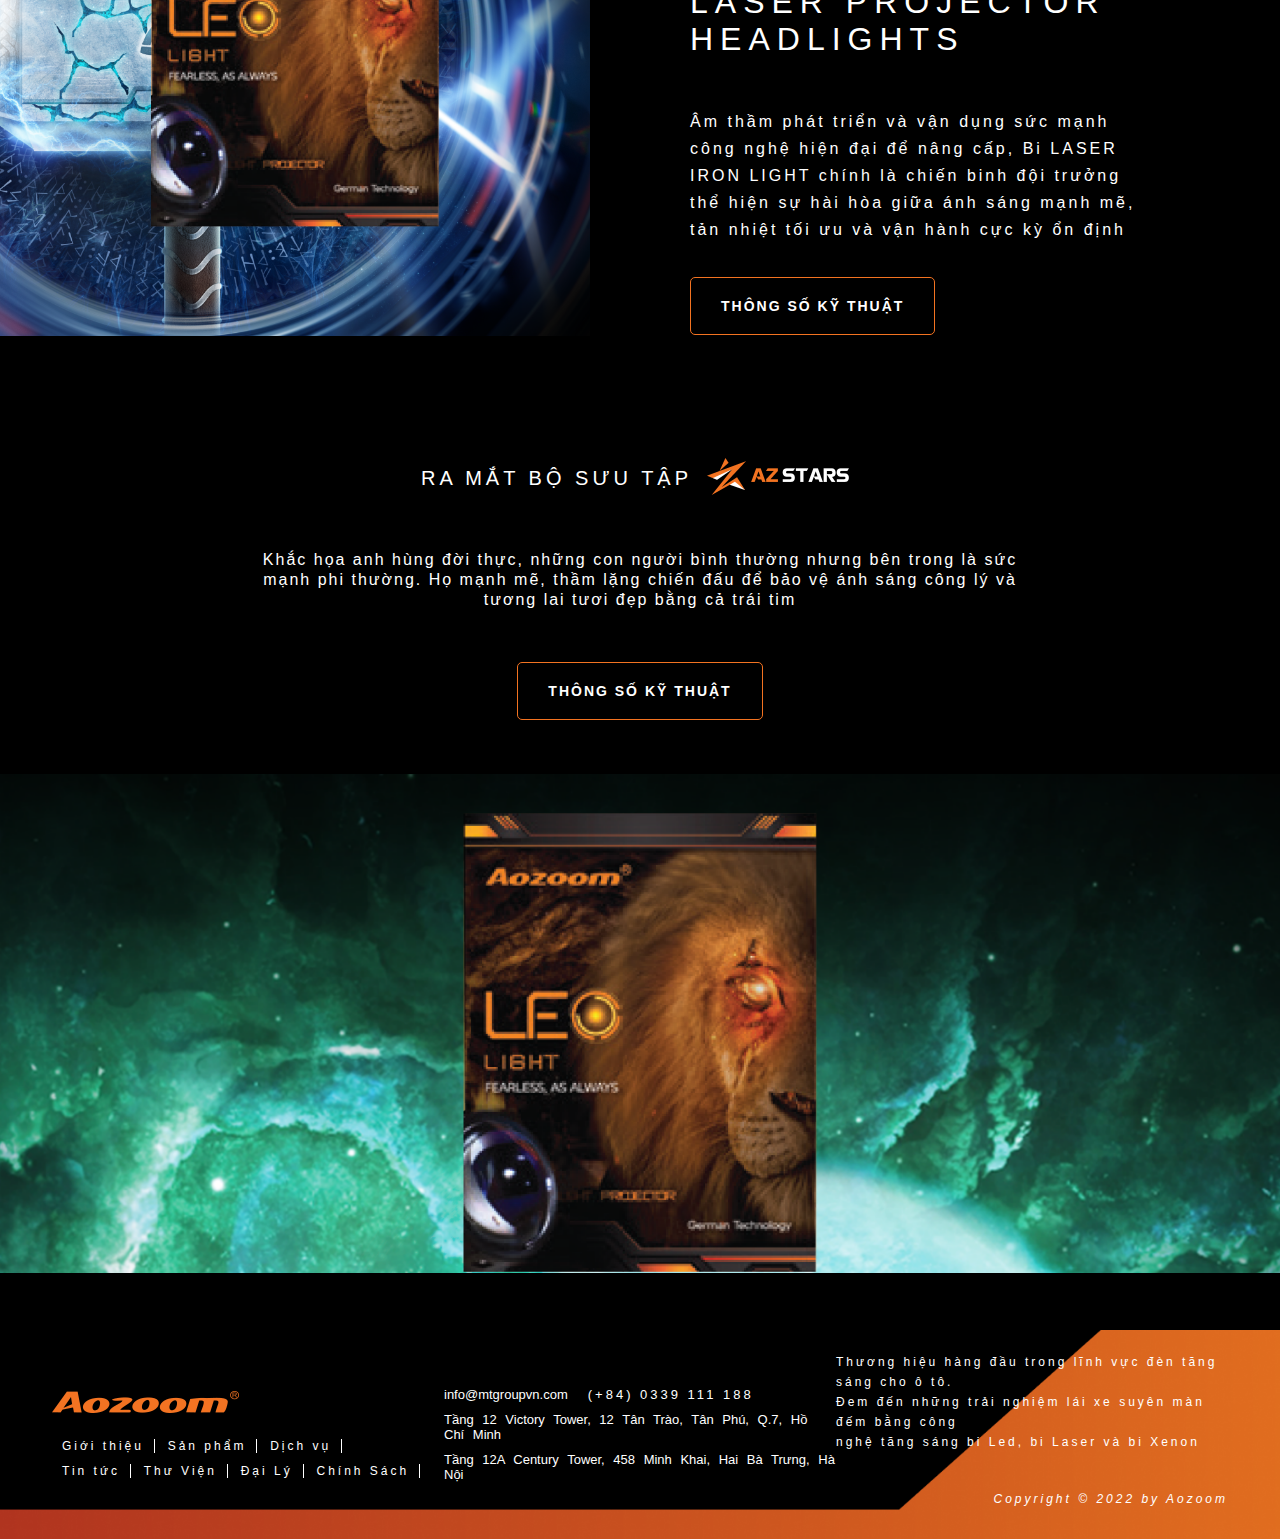
==== commit 287e1dff: "hello" ====
--- a/index.html
+++ b/index.html
@@ -76,7 +76,7 @@
                             <span>28.000.000 VNĐ</span>
                         </div>
 
-                        <button id="thongsoBtn" class="btn d-none-mb">THÔNG SỐ KỸ THUẬT</button>
+                        <button id="thongsoBtn1" class="btn d-none-mb">THÔNG SỐ KỸ THUẬT</button>
                     </div>
                 </div>
             </div>
@@ -147,7 +147,7 @@
         </div>
     </section>
         <!-- Thong So Ky Thuat -->
-        <section class="rules d-none d-none-ip position-r" id="thongso1">
+        <section class="rules position-r" id="thongso1">
             <div class="rules-heading">
                 <div class="rules-heading-image">
                     <img class="img1" src="/share/image/heading-1.png" alt="Ảnh Heading">
@@ -158,7 +158,7 @@
                    
                     <div class="rules-price">
                         <h2>thông số kỹ thuật</h2>
-                        <p>Giá Đại lý 15.800.000 VND</p>
+                        <!-- <p>Giá Đại lý 15.800.000 VND</p> -->
                         <span>Giá niêm yết 28.000.000 VND</span>
                     </div>
         
@@ -356,11 +356,11 @@
                     <p>Thông số kỹ thuật</p>
                     <i class="fal fa-chevron-down clickI" id="clickBtn2"></i>
                 </div>      
-                <button id="thongsoBtn" class="btn d-none-mb btn-ip">Thông số kỹ thuật</button>
+                <button id="thongsoBtn2" class="btn d-none-mb btn-ip">Thông số kỹ thuật</button>
             </div>
         </div>
           <!-- Thong So Ky Thuat -->
-          <section class="rules d-none d-none-ip position-r" id="thongso2">
+          <section class="rules position-r" id="thongso2">
             <div class="rules-heading">
                 <div class="rules-heading-image">
                     <img class="img1" src="/share/image/heading-1.png" alt="Ảnh Heading">
@@ -371,7 +371,7 @@
                    
                     <div class="rules-price">
                         <h2>thông số kỹ thuật</h2>
-                        <p>Giá Đại lý 6.000.000 VND</p>
+                        <!-- <p>Giá Đại lý 6.000.000 VND</p> -->
                         <span>Giá niêm yết 11.800.000 VND</span>
                     </div>
         
@@ -480,7 +480,7 @@
                     <p>Thông số kỹ thuật</p>
                     <i class="fal fa-chevron-down clickI" id="clickBtn3"></i>
                 </div>       
-                <button id="thongsoBtn" class="btn d-none-mb btn-ip">Thông số kỹ thuật</button>
+                <button id="thongsoBtn3" class="btn d-none-mb btn-ip">Thông số kỹ thuật</button>
             </div>
 
             <div class="cbaz-image bg bg-captain d-none-mb">
@@ -491,7 +491,7 @@
 
         </div>
           <!-- Thong So Ky Thuat -->
-          <section class="rules d-none d-none-ip position-r" id="thongso3">
+          <section class="rules position-r" id="thongso3">
             <div class="rules-heading">
                 <div class="rules-heading-image">
                     <img class="img1" src="/share/image/heading-1.png" alt="Ảnh Heading">
@@ -502,7 +502,7 @@
                    
                     <div class="rules-price">
                         <h2>thông số kỹ thuật</h2>
-                        <p>Giá Đại lý 3.900.000 VND</p>
+                        <!-- <p>Giá Đại lý 3.900.000 VND</p> -->
                         <span>Giá niêm yết 7.500.000 VND</span>
                     </div>
         
@@ -608,11 +608,11 @@
                     <p>Thông số kỹ thuật</p>
                     <i class="fal fa-chevron-down clickI" id="clickBtn4"></i>
                 </div>       
-                <button id="thongsoBtn" class="btn d-none-mb btn-ip">Thông số kỹ thuật</button>
+                <button id="thongsoBtn4" class="btn d-none-mb btn-ip">Thông số kỹ thuật</button>
             </div>
         </div>
           <!-- Thong So Ky Thuat -->
-          <section class="rules d-none d-none-ip position-r" id="thongso4">
+          <section class="rules position-r" id="thongso4">
             <div class="rules-heading">
                 <div class="rules-heading-image">
                     <img class="img1" src="/share/image/heading-1.png" alt="Ảnh Heading">
@@ -623,7 +623,7 @@
                    
                     <div class="rules-price">
                         <h2>thông số kỹ thuật</h2>
-                        <p>Giá Đại lý 5.200.000 VND</p>
+                        <!-- <p>Giá Đại lý 5.200.000 VND</p> -->
                         <span>Giá niêm yết 9.800.000 VND</span>
                     </div>
         
@@ -728,7 +728,7 @@
             <div class="azstars-product-text d-none-mb">
                 <p class="fsz-12">Khắc họa anh hùng đời thực, những con người bình thường nhưng bên trong là sức mạnh phi thường. Họ mạnh mẽ, thầm lặng chiến đấu để bảo vệ ánh sáng công lý và tương lai tươi đẹp bằng cả trái tim</p>
             </div>
-            <button id="thongsoBtn" class="btn d-none-mb btn-ip">Thông số kỹ thuật</button>
+            <button id="thongsoBtn5" class="btn d-none-mb btn-ip">Thông số kỹ thuật</button>
         </div>
 
         <div class="azstars-product-image">
@@ -749,7 +749,7 @@
         </div>
     </section>
       <!-- Thong So Ky Thuat -->
-      <section class="rules d-none d-none-ip position-r" id="thongso5">
+      <section class="rules position-r" id="thongso5">
         <div class="rules-heading">
             <div class="rules-heading-image">
                 <img class="img1" src="/share/image/heading-1.png" alt="Ảnh Heading">
@@ -760,7 +760,7 @@
                
                 <div class="rules-price">
                     <h2>thông số kỹ thuật</h2>
-                    <p>Giá Đại lý 4.000.000 VND</p>
+                    <!-- <p>Giá Đại lý 4.000.000 VND</p> -->
                     <span>Giá niêm yết 9.200.000 VND</span>
                 </div>
     
@@ -1119,7 +1119,7 @@
       </div>
       <!-- Popup Form -->
     <!-- Thong So Ky Thuat -->
-    <section class="rules position-r" id="thongso">
+    <!-- <section class="rules position-r" id="thongso">
         <div class="rules-heading">
             <div class="rules-heading-image">
                 <img class="img1" src="/share/image/heading-1.png" alt="Ảnh Heading">
@@ -1216,7 +1216,7 @@
                 <img class="img3"  src="/share/image/footer-1.png" alt="Ảnh Heading">
             </div>
         </div>
-    </section>
+    </section> -->
     <!-- Javascript -->
     <script src="https://code.jquery.com/jquery-3.6.0.min.js"></script>
     <script src="/public/js/script.js"></script>  
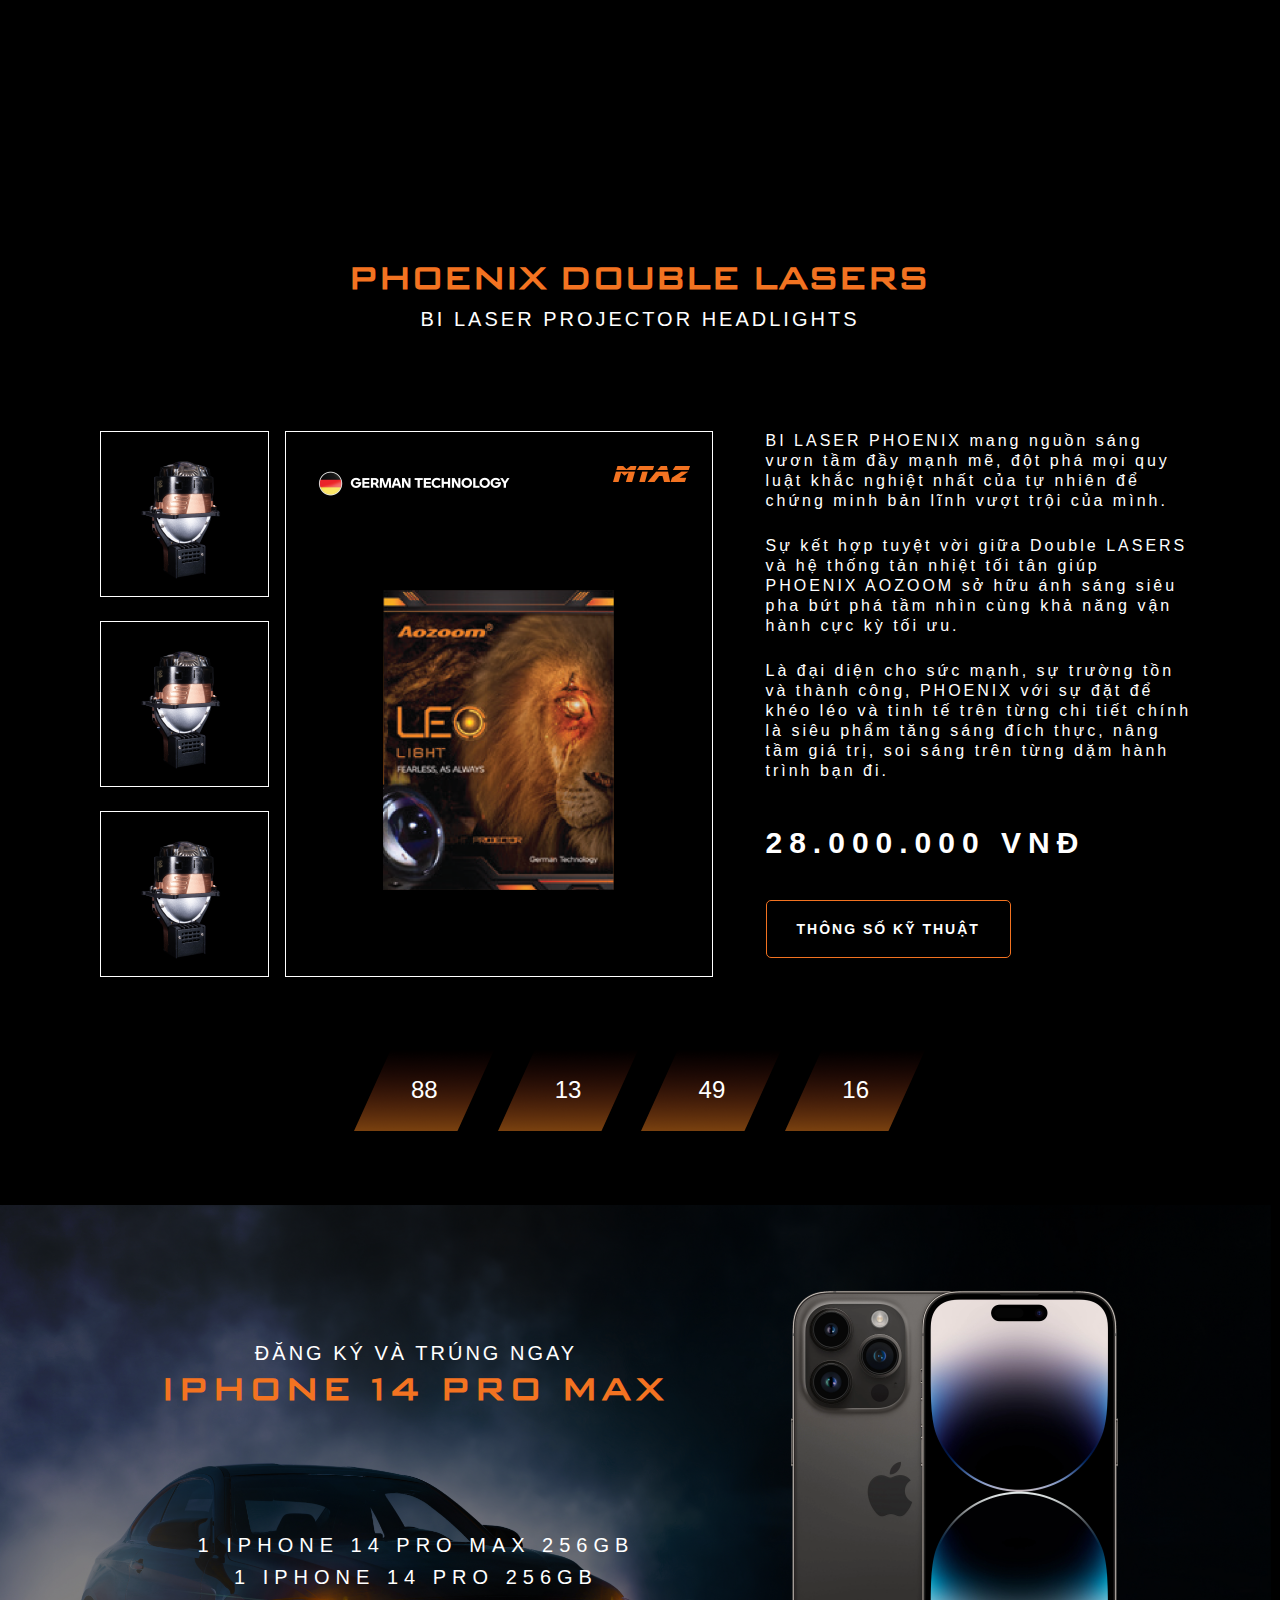
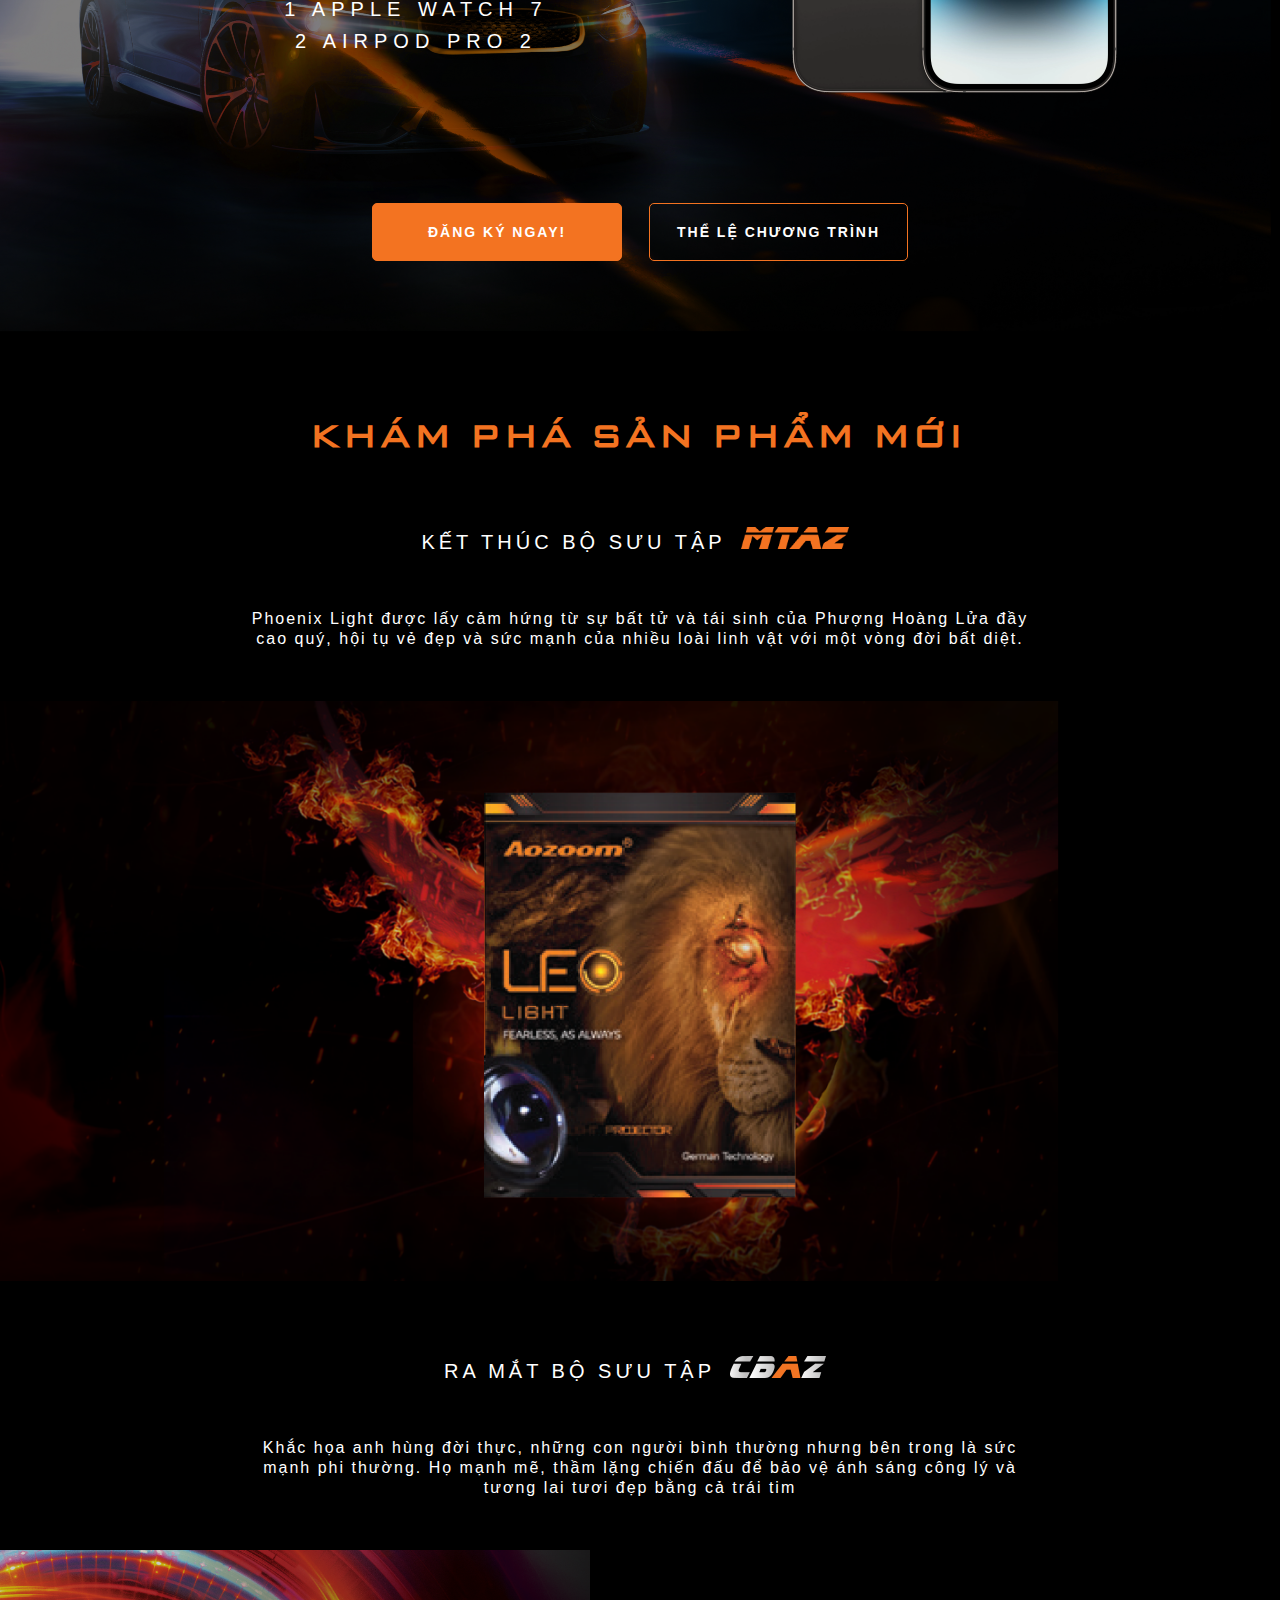
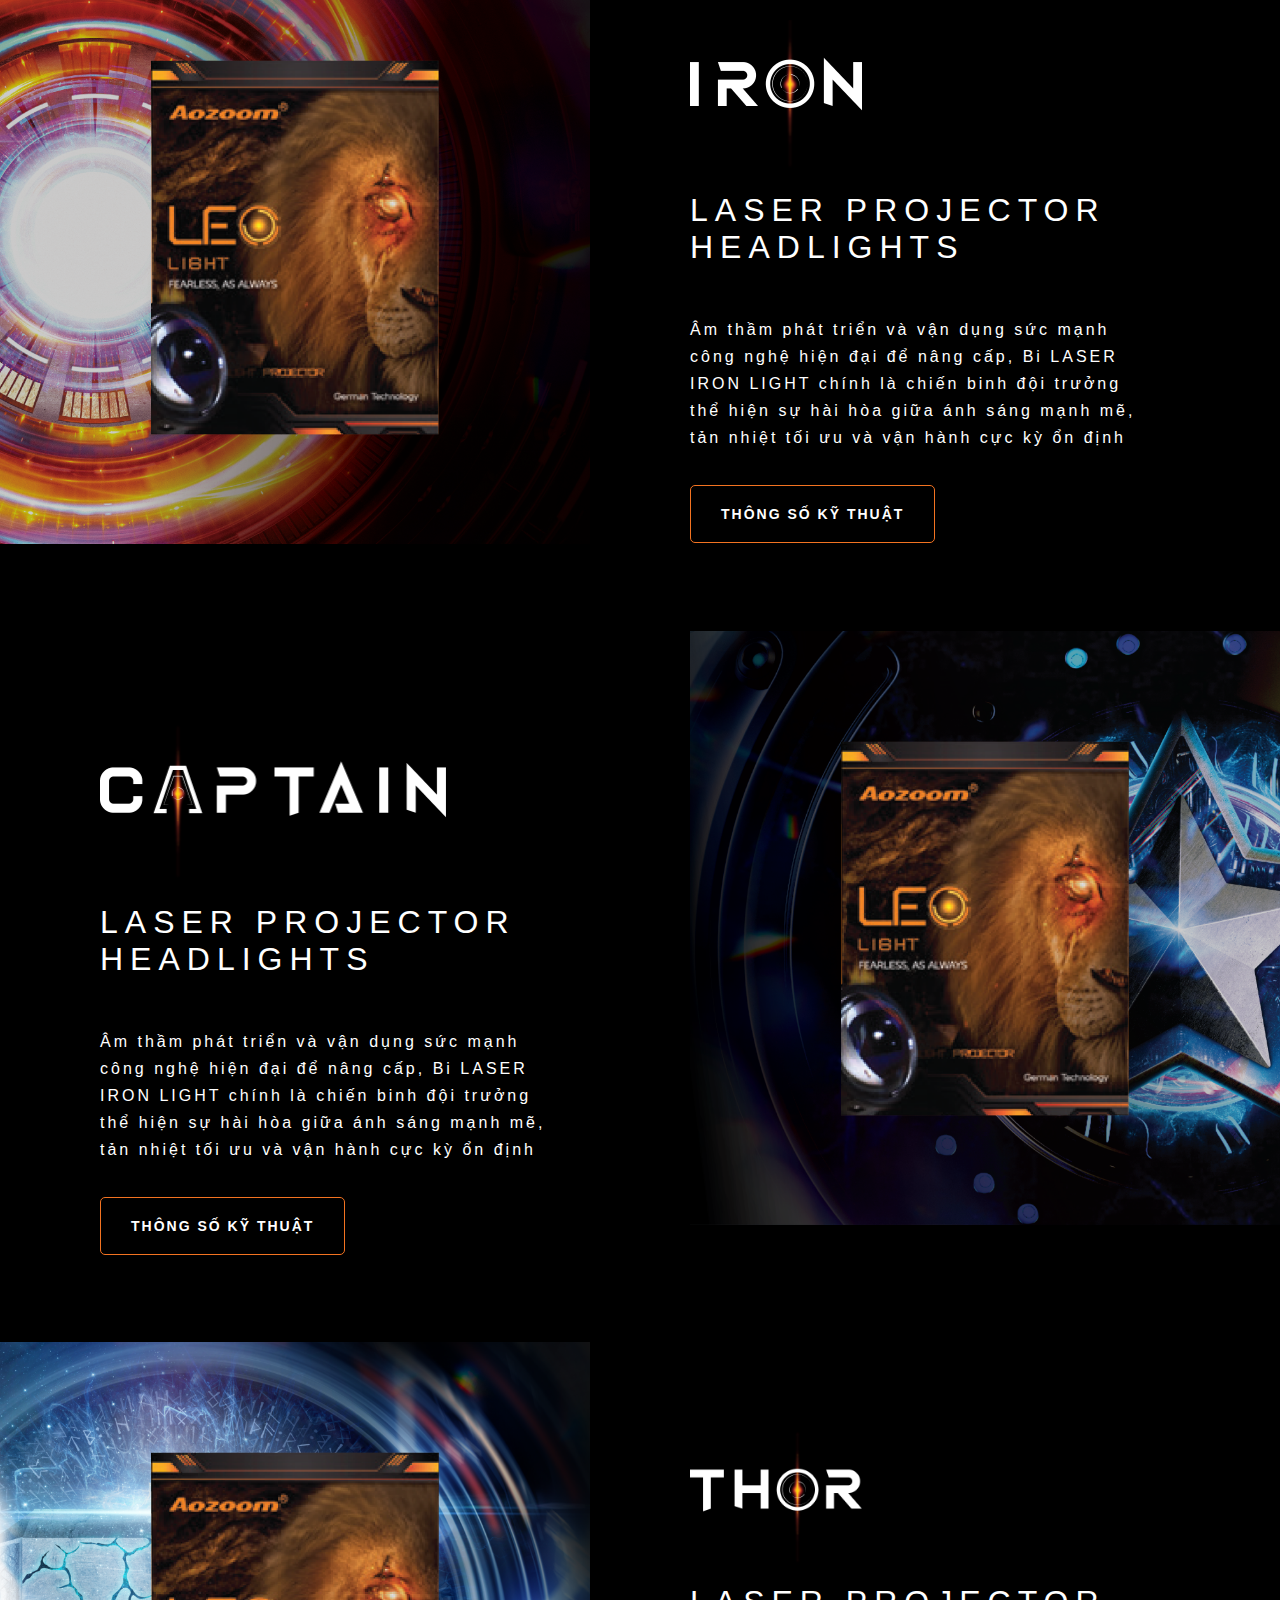
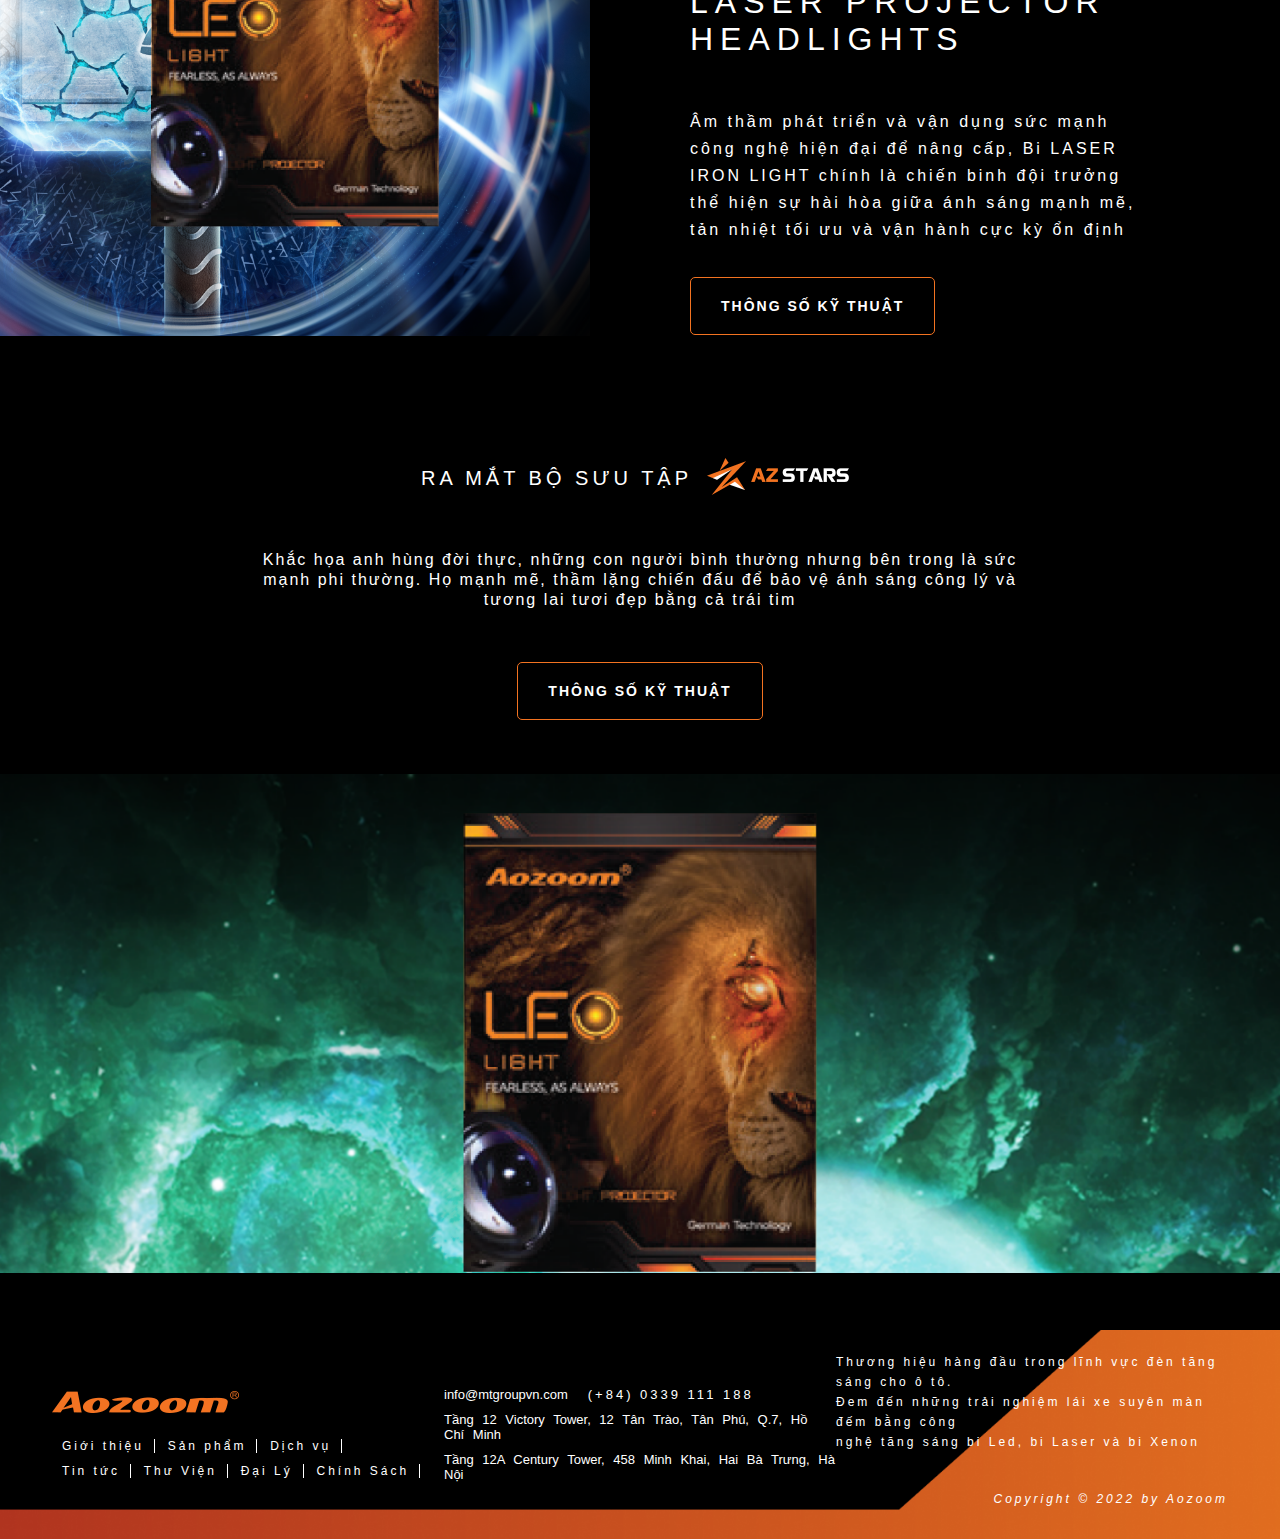
==== commit 3751a686: "20102022" ====
--- a/index.html
+++ b/index.html
@@ -67,8 +67,8 @@
 
                     <div class="main-product-phoenix-content">
                         <ul>
-                            <li>Bi Laser Phoenix Light mang nguồn sáng vươn tầm mạnh mẽ, bức phá mọi quy luật khắc nghiệt nhất trong tự nhiên để chứng minh bản lĩnh vượt trội của mình.</li>
-                            <li>Sự kết hợp tuyệt vời giữa Double Laser và hệ thống tản nhiệt tối tân giúp Phoenix Light sở hữu ánh sáng siêu pha bứt phá tầm nhìn cùng khả năng vận hành cực kỳ tối ưu.</li>
+                            <li>BI LASER PHOENIX mang nguồn sáng vươn tầm đầy mạnh mẽ, đột phá mọi quy luật khắc nghiệt nhất của tự nhiên để chứng minh bản lĩnh vượt trội của mình.</li>
+                            <li>Sự kết hợp tuyệt vời giữa Double LASERS và hệ thống tản nhiệt tối tân giúp PHOENIX AOZOOM sở hữu ánh sáng siêu pha bứt phá tầm nhìn cùng khả năng vận hành cực kỳ tối ưu.</li>
                             <li>Là đại diện cho sức mạnh, sự trường tồn và thành công, PHOENIX với sự đặt để khéo léo và tinh tế trên từng chi tiết chính là siêu phẩm tăng sáng đích thực, nâng tầm giá trị, soi sáng trên từng dặm hành trình bạn đi.</li>
                         </ul>
 
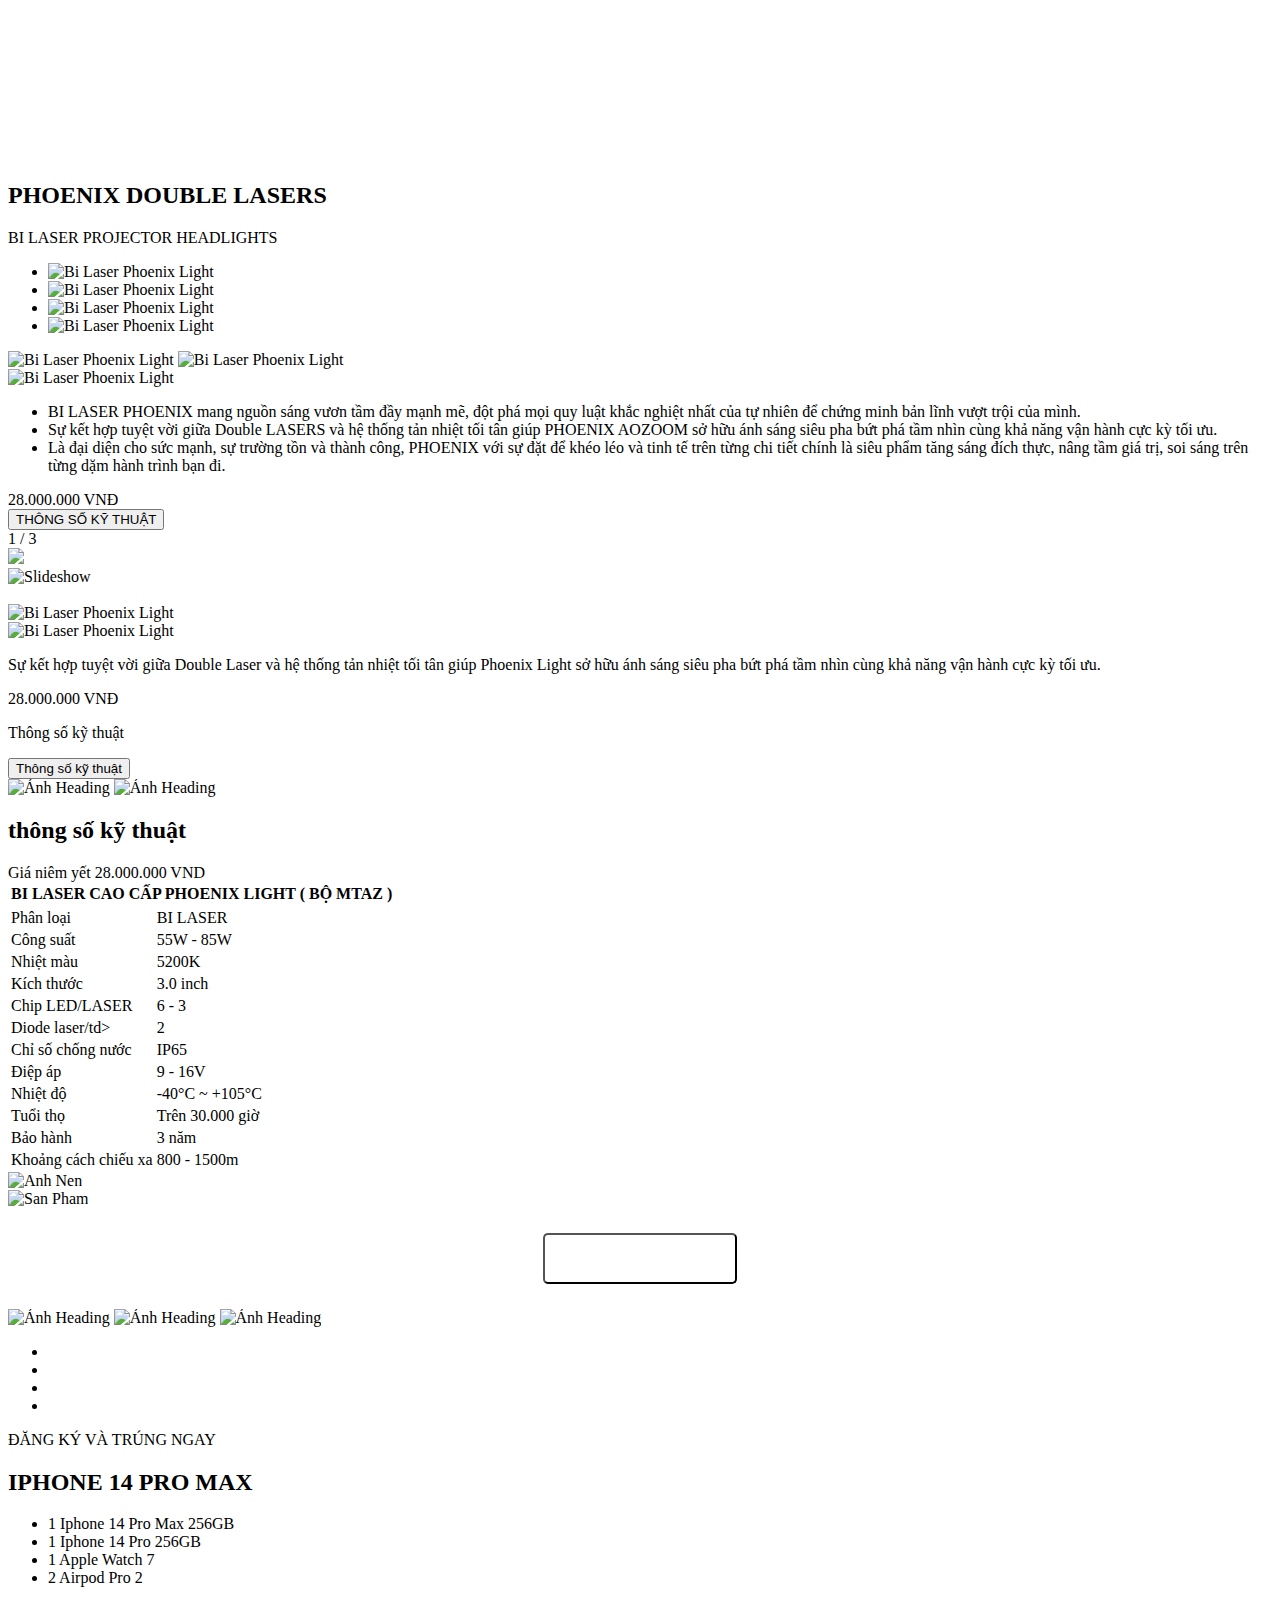
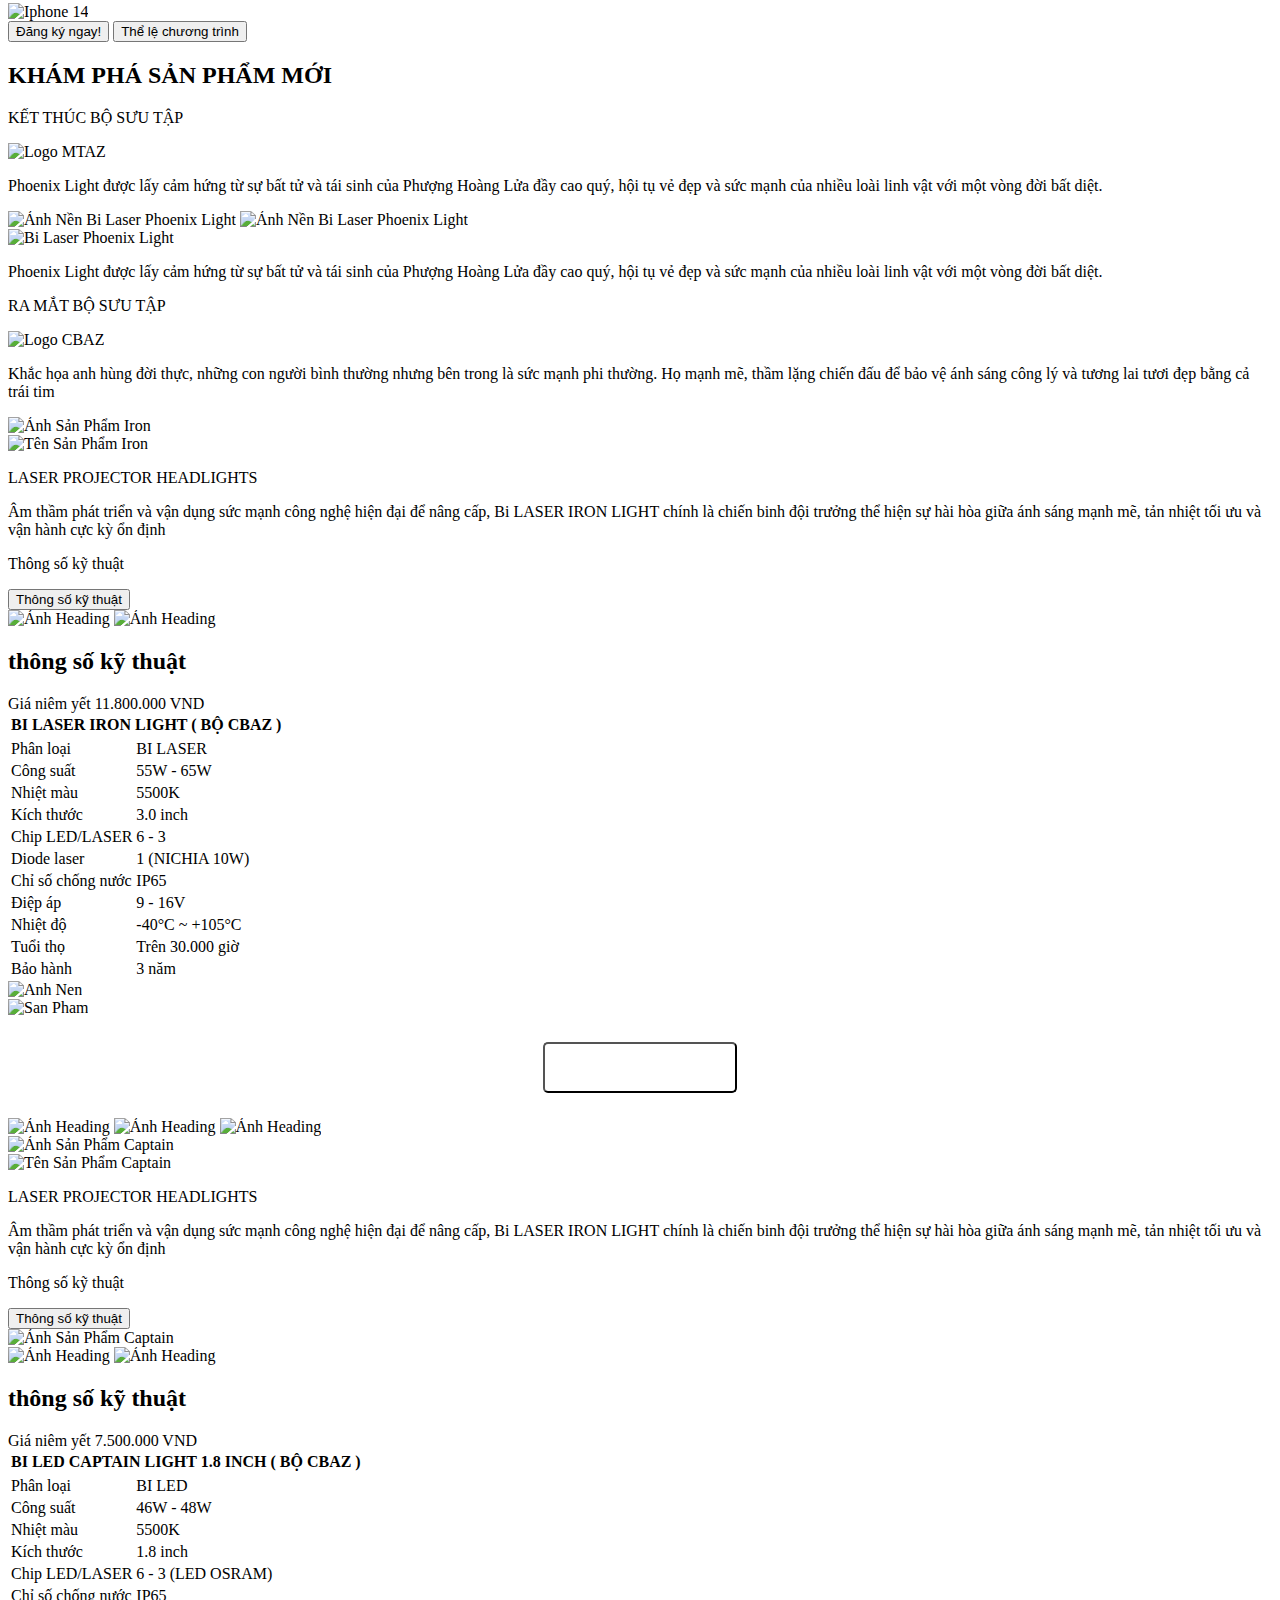
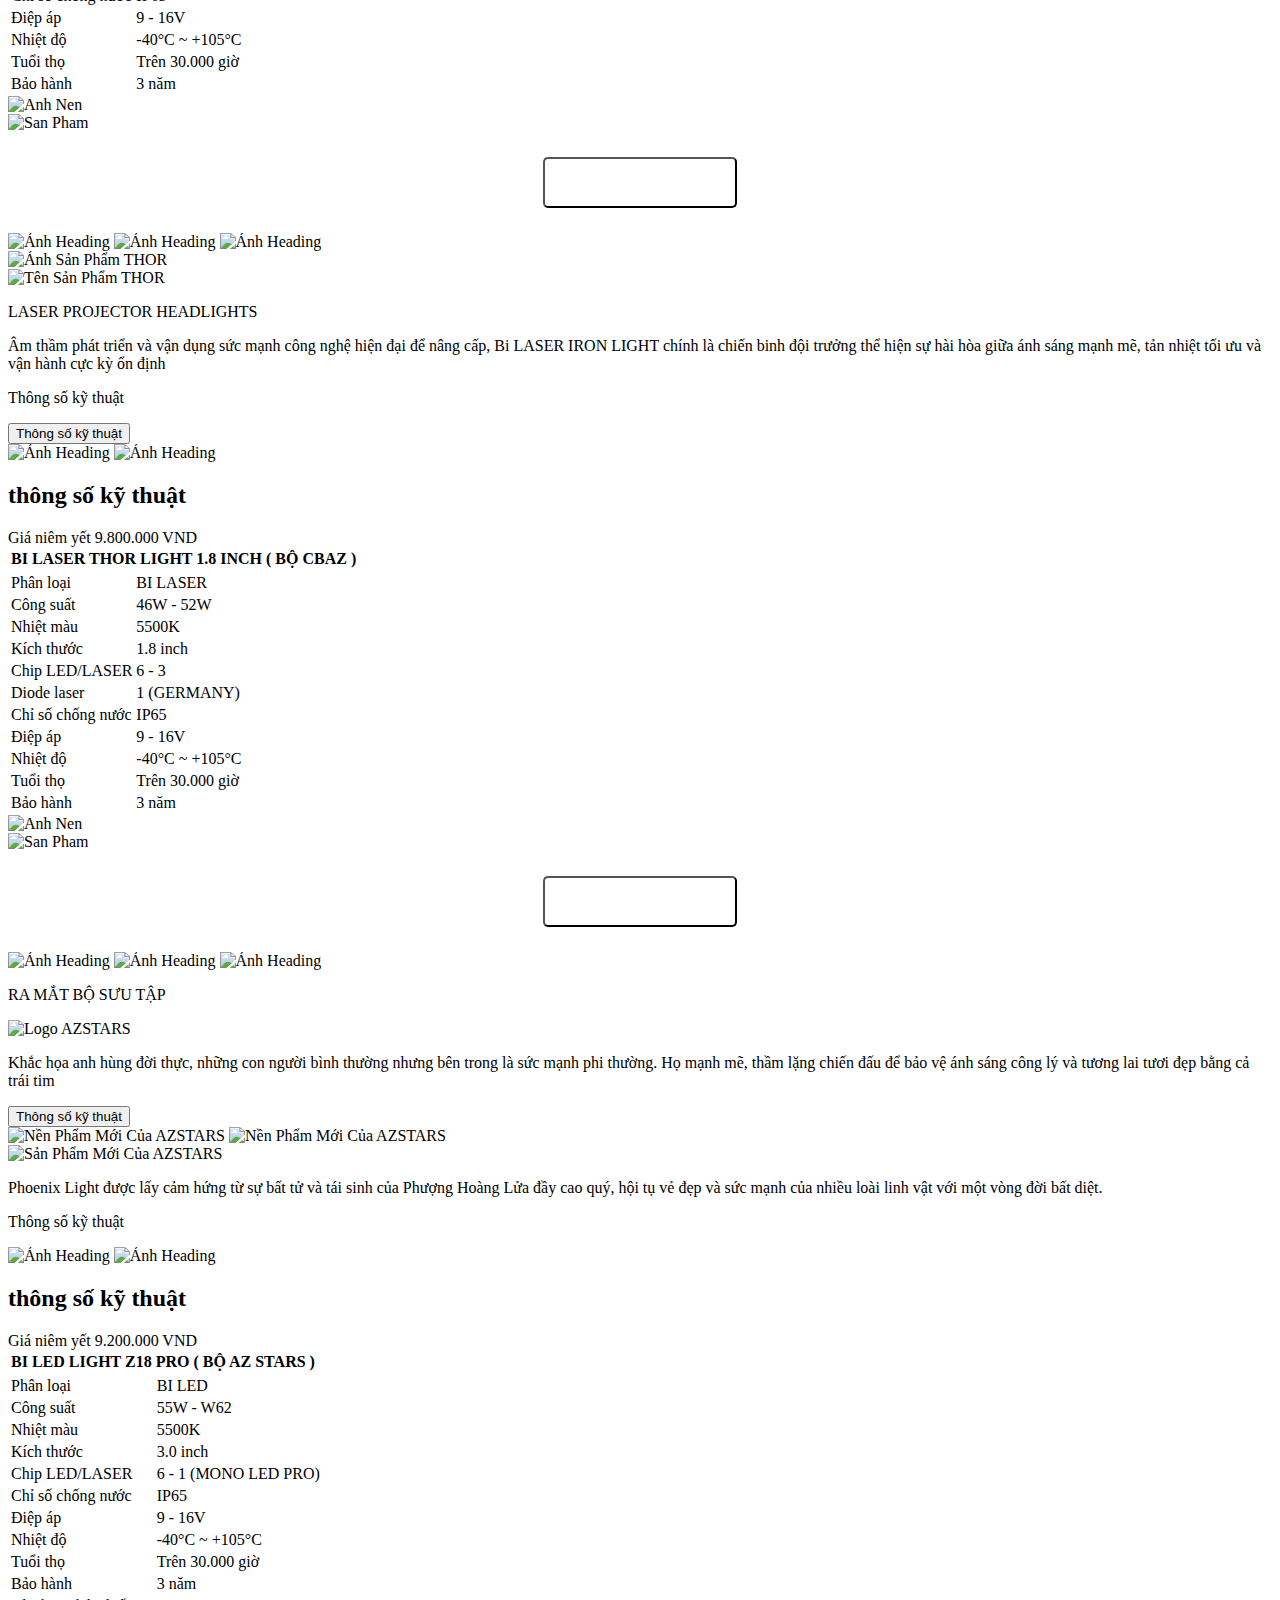
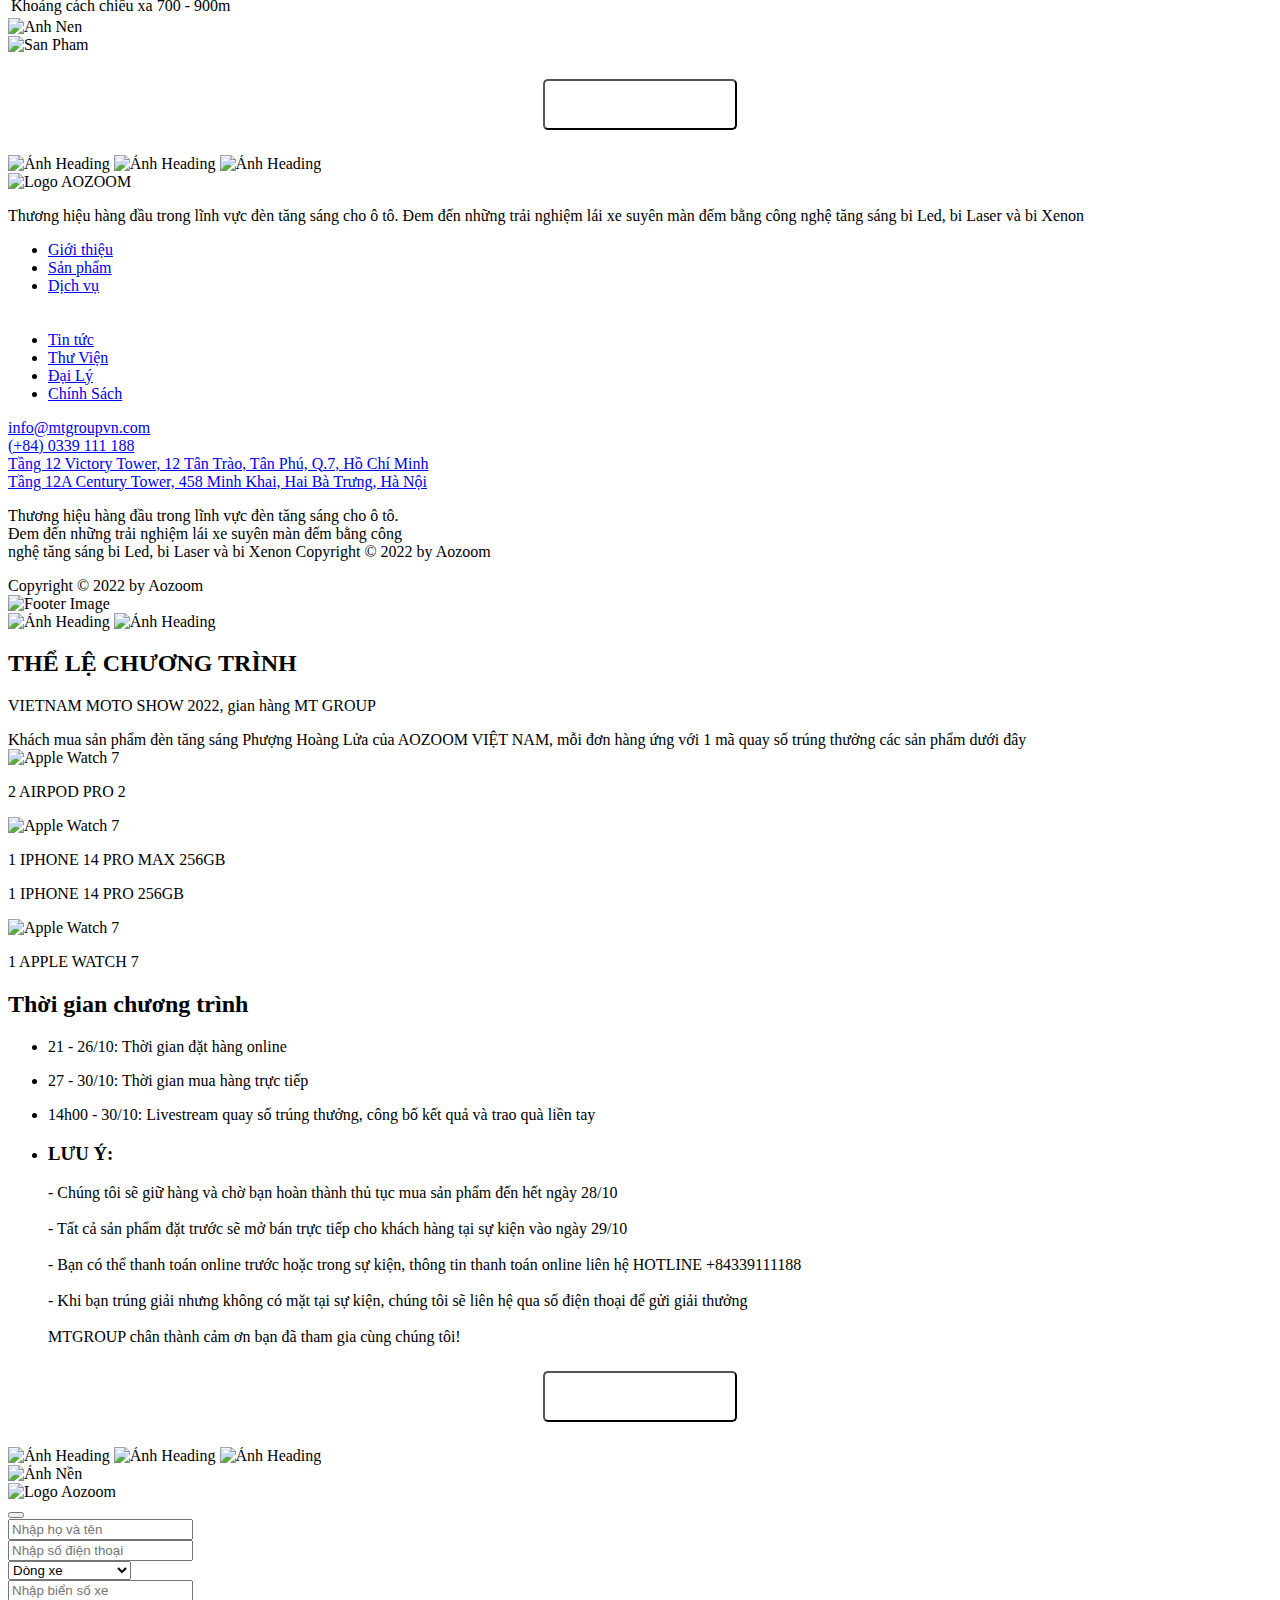
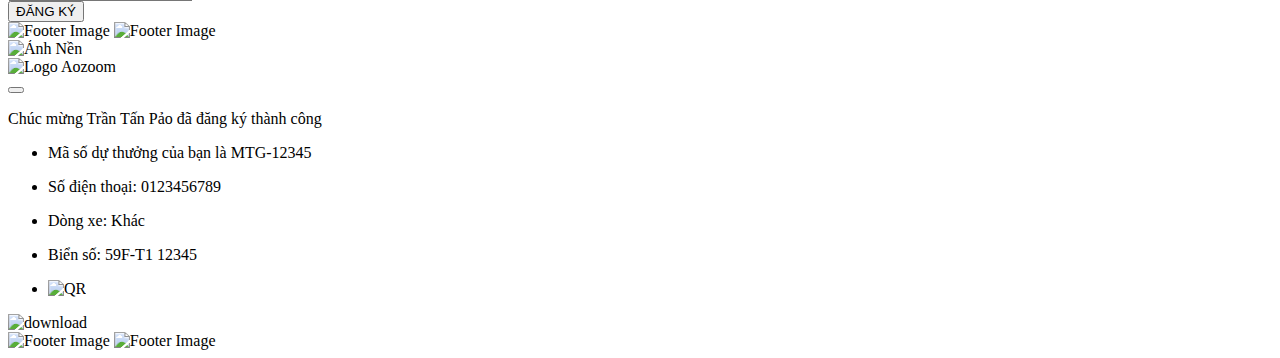
==== commit 52518ba5: "ok all" ====
--- a/index.html
+++ b/index.html
@@ -1,15 +1,16 @@
 <!DOCTYPE html>
 <html lang="en">
 <head>
+    <base href="http://localhost/motorshowphoenix/">
     <meta charset="UTF-8">
     <meta http-equiv="X-UA-Compatible" content="IE=edge">
     <meta name="viewport" content="width=device-width, initial-scale=1.0">
     <title>Sự kiện ra mắt Bi PHOENIX DOUBLE LASER</title>
     <!-- Link CSS -->
-    <link rel="stylesheet" href="/public/css/reset.css">
-    <link rel="stylesheet" href="/public/css/style.css">
-    <link rel="stylesheet" href="/public/css/popup.css">
-    <link rel="stylesheet" href="/public/css/responsive.css">
+    <link rel="stylesheet" href="public/css/reset.css">
+    <link rel="stylesheet" href="public/css/style.css">
+    <link rel="stylesheet" href="public/css/popup.css">
+    <link rel="stylesheet" href="public/css/responsive.css">
     <link rel="icon" href="https://aozoom.com.vn/wp-content/uploads/2021/07/cropped-cropped-aozoom-logo-32x32.png" sizes="32x32" />
     <link
       href="https://kit-pro.fontawesome.com/releases/v5.15.1/css/pro.min.css"
@@ -20,7 +21,7 @@
     <!-- Video Banner Start -->
     <section class="video-banner">
         <video autoplay loop muted>
-            <source src="/share/video/video-banner.mp4" type="video/mp4">
+            <source src="share/video/video-banner.mp4" type="video/mp4">
         </video>
     </section>
     <!-- Video Banner End -->
@@ -39,28 +40,28 @@
                         <div class="main-product-phoenix-show-item">
                             <ul>
                                 <li>
-                                    <img src="/share/image/den-phoenix.png" alt="Bi Laser Phoenix Light">
+                                    <img src="share/image/den-phoenix.png" alt="Bi Laser Phoenix Light">
                                 </li>
                                 <li>
-                                    <img src="/share/image/den-phoenix.png" alt="Bi Laser Phoenix Light">
+                                    <img src="share/image/den-phoenix.png" alt="Bi Laser Phoenix Light">
                                 </li>
                                 <li>
-                                    <img src="/share/image/den-phoenix.png" alt="Bi Laser Phoenix Light">
+                                    <img src="share/image/den-phoenix.png" alt="Bi Laser Phoenix Light">
                                 </li>
                                 <li>
-                                    <img src="/share/image/den-phoenix.png" alt="Bi Laser Phoenix Light">
+                                    <img src="share/image/den-phoenix.png" alt="Bi Laser Phoenix Light">
                                 </li>
                             </ul>
                         </div>
 
                         <div class="main-product-phoenix-show-image">
                             <div class="phoenix-show-image-logo">
-                                <img src="/share/image/GermanLogo.png" alt="Bi Laser Phoenix Light">
-                                <img src="/share/image/MtazLogo.png" alt="Bi Laser Phoenix Light">
+                                <img src="share/image/GermanLogo.png" alt="Bi Laser Phoenix Light">
+                                <img src="share/image/MtazLogo.png" alt="Bi Laser Phoenix Light">
                             </div>
 
                             <div class="phoenix-show-image">
-                                <img src="/share/image/product-img-01.png" alt="Bi Laser Phoenix Light">
+                                <img src="share/image/product-img-01.png" alt="Bi Laser Phoenix Light">
                             </div>
                         </div>
                     </div>
@@ -122,10 +123,10 @@
         <div class="container d-none">
             <div class="phoenix-show-image-logo">
                 <div class="german">
-                    <img src="/share/image/GermanLogo.png" alt="Bi Laser Phoenix Light">
+                    <img src="share/image/GermanLogo.png" alt="Bi Laser Phoenix Light">
                 </div>
                 <div class="mtaz">
-                    <img src="/share/image/MtazLogo.png" alt="Bi Laser Phoenix Light">
+                    <img src="share/image/MtazLogo.png" alt="Bi Laser Phoenix Light">
                 </div>
             </div>
 
@@ -150,8 +151,8 @@
         <section class="rules position-r" id="thongso1">
             <div class="rules-heading">
                 <div class="rules-heading-image">
-                    <img class="img1" src="/share/image/heading-1.png" alt="Ảnh Heading">
-                    <img class="img2"  src="/share/image/heading-1.png" alt="Ảnh Heading">
+                    <img class="img1" src="share/image/heading-1.png" alt="Ảnh Heading">
+                    <img class="img2"  src="share/image/heading-1.png" alt="Ảnh Heading">
                 </div>                
             </div>
             <div class="rules-container">
@@ -243,9 +244,9 @@
             margin: 25px auto;" id="back" class="d-none-mb">Back</button>
             <div class="rules-footer">
                 <div class="rules-footer-image">
-                    <img class="img1" src="/share/image/footer-1.png" alt="Ảnh Heading">
-                    <img class="img2"  src="/share/image/footer-1.png" alt="Ảnh Heading">
-                    <img class="img3"  src="/share/image/footer-1.png" alt="Ảnh Heading">
+                    <img class="img1" src="share/image/footer-1.png" alt="Ảnh Heading">
+                    <img class="img2"  src="share/image/footer-1.png" alt="Ảnh Heading">
+                    <img class="img3"  src="share/image/footer-1.png" alt="Ảnh Heading">
                 </div>
             </div>
         </section>
@@ -284,7 +285,7 @@
                 </div>
 
                 <div class="reward-image">
-                    <img src="/share/image/ip14.png" alt="Iphone 14">
+                    <img src="share/image/ip14.png" alt="Iphone 14">
                 </div>
             </div>
 
@@ -302,7 +303,7 @@
             <div class="new-product-decs">
                 <p class="fsz-12">KẾT THÚC BỘ SƯU TẬP </p>
                 <div class="new-product-decs-img">
-                    <img src="/share/image/MtazLogo.png" alt="Logo MTAZ">
+                    <img src="share/image/MtazLogo.png" alt="Logo MTAZ">
                 </div>
             </div>
             <div class="new-product-text d-none-mb">
@@ -312,11 +313,11 @@
 
         <div class="new-product-detail">
             <div class="new-product-detail-bg">
-                <img class="d-none-mb" src="/share/image/new-product-bg.png" alt="Ảnh Nền Bi Laser Phoenix Light">
-                <img class="d-none d-none-ip" src="/share/image/new-product-bg-mb.png" alt="Ảnh Nền Bi Laser Phoenix Light">
+                <img class="d-none-mb" src="share/image/new-product-bg.png" alt="Ảnh Nền Bi Laser Phoenix Light">
+                <img class="d-none d-none-ip" src="share/image/new-product-bg-mb.png" alt="Ảnh Nền Bi Laser Phoenix Light">
             </div>
             <div class="new-product-detail-img">
-                <img src="/share/image/product-img-01.png" alt="Bi Laser Phoenix Light">
+                <img src="share/image/product-img-01.png" alt="Bi Laser Phoenix Light">
             </div>
         </div>
         <div class="new-product-text d-none d-none-ip">
@@ -330,7 +331,7 @@
             <div class="cbaz-decs">
                 <p class="fsz-12">RA MẮT BỘ SƯU TẬP</p>
                 <div class="cbaz-decs-img">
-                    <img src="/share/image/cbazLogo.png" alt="Logo CBAZ">
+                    <img src="share/image/cbazLogo.png" alt="Logo CBAZ">
                 </div>
             </div>
             <div class="cbaz-text d-none-mb">
@@ -342,13 +343,13 @@
         <div class="cbaz-product">
             <div class="cbaz-image bg bg-iron">
                 <div class="cbaz-image-item">
-                    <img src="/share/image/product-img-01.png" alt="Ảnh Sản Phẩm Iron">
+                    <img src="share/image/product-img-01.png" alt="Ảnh Sản Phẩm Iron">
                 </div>
             </div>
 
             <div class="cbaz-content">
                 <div class="cabz-content-name">
-                    <img src="/share/image/ironLogo.png" alt="Tên Sản Phẩm Iron">
+                    <img src="share/image/ironLogo.png" alt="Tên Sản Phẩm Iron">
                 </div>
                 <p class="fsz-18">LASER PROJECTOR HEADLIGHTS</p>
                 <span class="fsz-12">Âm thầm phát triển và vận dụng sức mạnh công nghệ hiện đại để nâng cấp, Bi LASER IRON LIGHT chính là chiến binh đội trưởng thể hiện sự hài hòa giữa ánh sáng mạnh mẽ, tản nhiệt tối ưu và vận hành cực kỳ ổn định</span>   
@@ -363,8 +364,8 @@
           <section class="rules position-r" id="thongso2">
             <div class="rules-heading">
                 <div class="rules-heading-image">
-                    <img class="img1" src="/share/image/heading-1.png" alt="Ảnh Heading">
-                    <img class="img2"  src="/share/image/heading-1.png" alt="Ảnh Heading">
+                    <img class="img1" src="share/image/heading-1.png" alt="Ảnh Heading">
+                    <img class="img2"  src="share/image/heading-1.png" alt="Ảnh Heading">
                 </div>                
             </div>
             <div class="rules-container">
@@ -452,9 +453,9 @@
             margin: 25px auto;" id="back" class="d-none-mb">Back</button>
             <div class="rules-footer">
                 <div class="rules-footer-image">
-                    <img class="img1" src="/share/image/footer-1.png" alt="Ảnh Heading">
-                    <img class="img2"  src="/share/image/footer-1.png" alt="Ảnh Heading">
-                    <img class="img3"  src="/share/image/footer-1.png" alt="Ảnh Heading">
+                    <img class="img1" src="share/image/footer-1.png" alt="Ảnh Heading">
+                    <img class="img2"  src="share/image/footer-1.png" alt="Ảnh Heading">
+                    <img class="img3"  src="share/image/footer-1.png" alt="Ảnh Heading">
                 </div>
             </div>
         </section>
@@ -466,13 +467,13 @@
         <div class="cbaz-product">
             <div class="cbaz-image bg bg-captain d-none d-none-ip">
                 <div class="cbaz-image-item-2 cbaz-image-item">
-                    <img src="/share/image/product-img-01.png" alt="Ảnh Sản Phẩm Captain">
+                    <img src="share/image/product-img-01.png" alt="Ảnh Sản Phẩm Captain">
                 </div>
             </div>
 
             <div class="cbaz-content pl-80">
                 <div class="cabz-content-name-2">
-                    <img src="/share/image/captainLogo.png" alt="Tên Sản Phẩm Captain">
+                    <img src="share/image/captainLogo.png" alt="Tên Sản Phẩm Captain">
                 </div>
                 <p class="fsz-18">LASER PROJECTOR HEADLIGHTS</p>
                 <span class="fsz-12">Âm thầm phát triển và vận dụng sức mạnh công nghệ hiện đại để nâng cấp, Bi LASER IRON LIGHT chính là chiến binh đội trưởng thể hiện sự hài hòa giữa ánh sáng mạnh mẽ, tản nhiệt tối ưu và vận hành cực kỳ ổn định</span>  
@@ -485,7 +486,7 @@
 
             <div class="cbaz-image bg bg-captain d-none-mb">
                 <div class="cbaz-image-item">
-                    <img src="/share/image/product-img-01.png" alt="Ảnh Sản Phẩm Captain">
+                    <img src="share/image/product-img-01.png" alt="Ảnh Sản Phẩm Captain">
                 </div>
             </div>
 
@@ -494,8 +495,8 @@
           <section class="rules position-r" id="thongso3">
             <div class="rules-heading">
                 <div class="rules-heading-image">
-                    <img class="img1" src="/share/image/heading-1.png" alt="Ảnh Heading">
-                    <img class="img2"  src="/share/image/heading-1.png" alt="Ảnh Heading">
+                    <img class="img1" src="share/image/heading-1.png" alt="Ảnh Heading">
+                    <img class="img2"  src="share/image/heading-1.png" alt="Ảnh Heading">
                 </div>                
             </div>
             <div class="rules-container">
@@ -579,9 +580,9 @@
             margin: 25px auto;" id="back" class="d-none-mb">Back</button>
             <div class="rules-footer">
                 <div class="rules-footer-image">
-                    <img class="img1" src="/share/image/footer-1.png" alt="Ảnh Heading">
-                    <img class="img2"  src="/share/image/footer-1.png" alt="Ảnh Heading">
-                    <img class="img3"  src="/share/image/footer-1.png" alt="Ảnh Heading">
+                    <img class="img1" src="share/image/footer-1.png" alt="Ảnh Heading">
+                    <img class="img2"  src="share/image/footer-1.png" alt="Ảnh Heading">
+                    <img class="img3"  src="share/image/footer-1.png" alt="Ảnh Heading">
                 </div>
             </div>
         </section>
@@ -594,13 +595,13 @@
         <div class="cbaz-product">
             <div class="cbaz-image bg bg-thor">
                 <div class="cbaz-image-item">
-                    <img src="/share/image/product-img-01.png" alt="Ảnh Sản Phẩm THOR">
+                    <img src="share/image/product-img-01.png" alt="Ảnh Sản Phẩm THOR">
                 </div>
             </div>
 
             <div class="cbaz-content">
                 <div class="cabz-content-name">
-                    <img src="/share/image/thorLogo.png" alt="Tên Sản Phẩm THOR">
+                    <img src="share/image/thorLogo.png" alt="Tên Sản Phẩm THOR">
                 </div>
                 <p class="fsz-18">LASER PROJECTOR HEADLIGHTS</p>
                 <span class="fsz-12">Âm thầm phát triển và vận dụng sức mạnh công nghệ hiện đại để nâng cấp, Bi LASER IRON LIGHT chính là chiến binh đội trưởng thể hiện sự hài hòa giữa ánh sáng mạnh mẽ, tản nhiệt tối ưu và vận hành cực kỳ ổn định</span>  
@@ -615,8 +616,8 @@
           <section class="rules position-r" id="thongso4">
             <div class="rules-heading">
                 <div class="rules-heading-image">
-                    <img class="img1" src="/share/image/heading-1.png" alt="Ảnh Heading">
-                    <img class="img2"  src="/share/image/heading-1.png" alt="Ảnh Heading">
+                    <img class="img1" src="share/image/heading-1.png" alt="Ảnh Heading">
+                    <img class="img2"  src="share/image/heading-1.png" alt="Ảnh Heading">
                 </div>                
             </div>
             <div class="rules-container">
@@ -704,9 +705,9 @@
             margin: 25px auto;" id="back" class="d-none-mb">Back</button>
             <div class="rules-footer">
                 <div class="rules-footer-image">
-                    <img class="img1" src="/share/image/footer-1.png" alt="Ảnh Heading">
-                    <img class="img2"  src="/share/image/footer-1.png" alt="Ảnh Heading">
-                    <img class="img3"  src="/share/image/footer-1.png" alt="Ảnh Heading">
+                    <img class="img1" src="share/image/footer-1.png" alt="Ảnh Heading">
+                    <img class="img2"  src="share/image/footer-1.png" alt="Ảnh Heading">
+                    <img class="img3"  src="share/image/footer-1.png" alt="Ảnh Heading">
                 </div>
             </div>
         </section>
@@ -722,7 +723,7 @@
             <div class="azstars-product-decs">
                 <p class="fsz-12">RA MẮT BỘ SƯU TẬP</p>
                 <div class="azstars-product-decs-img">
-                    <img src="/share/image/azstarsLogo.png" alt="Logo AZSTARS">
+                    <img src="share/image/azstarsLogo.png" alt="Logo AZSTARS">
                 </div>
             </div>
             <div class="azstars-product-text d-none-mb">
@@ -733,11 +734,11 @@
 
         <div class="azstars-product-image">
             <div class="azstars-product-image-bg">
-                <img class="d-none-mb" src="/share/image/footerBg.png" alt="Nền Phẩm Mới Của AZSTARS">
-                <img class="d-none d-none-ip" src="/share/image/footerBg-mb.png" alt="Nền Phẩm Mới Của AZSTARS">
+                <img class="d-none-mb" src="share/image/footerBg.png" alt="Nền Phẩm Mới Của AZSTARS">
+                <img class="d-none d-none-ip" src="share/image/footerBg-mb.png" alt="Nền Phẩm Mới Của AZSTARS">
             </div>
             <div class="azstars-product-image-item">
-                <img src="/share/image/product-img-01.png" alt="Sản Phẩm Mới Của AZSTARS">
+                <img src="share/image/product-img-01.png" alt="Sản Phẩm Mới Của AZSTARS">
             </div>
         </div>
         <div class="azstars-product-text d-none d-none-ip">
@@ -752,8 +753,8 @@
       <section class="rules position-r" id="thongso5">
         <div class="rules-heading">
             <div class="rules-heading-image">
-                <img class="img1" src="/share/image/heading-1.png" alt="Ảnh Heading">
-                <img class="img2"  src="/share/image/heading-1.png" alt="Ảnh Heading">
+                <img class="img1" src="share/image/heading-1.png" alt="Ảnh Heading">
+                <img class="img2"  src="share/image/heading-1.png" alt="Ảnh Heading">
             </div>                
         </div>
         <div class="rules-container">
@@ -841,9 +842,9 @@
         margin: 25px auto;" id="back" class="d-none-mb">Back</button>
         <div class="rules-footer">
             <div class="rules-footer-image">
-                <img class="img1" src="/share/image/footer-1.png" alt="Ảnh Heading">
-                <img class="img2"  src="/share/image/footer-1.png" alt="Ảnh Heading">
-                <img class="img3"  src="/share/image/footer-1.png" alt="Ảnh Heading">
+                <img class="img1" src="share/image/footer-1.png" alt="Ảnh Heading">
+                <img class="img2"  src="share/image/footer-1.png" alt="Ảnh Heading">
+                <img class="img3"  src="share/image/footer-1.png" alt="Ảnh Heading">
             </div>
         </div>
     </section>
@@ -856,7 +857,7 @@
         <div class="container-footer">
             <div class="motorshow-menu">
                 <div class="motorshow-menu-logo">
-                    <img src="/share/image/aozoomLogo.png" alt="Logo AOZOOM">
+                    <img src="share/image/aozoomLogo.png" alt="Logo AOZOOM">
                 </div>
 
                 <div class="motorshow-slogan d-none">
@@ -915,8 +916,8 @@
         <section class="rules" id="rules">
             <div class="rules-heading">
                 <div class="rules-heading-image">
-                    <img class="img1" src="/share/image/heading-1.png" alt="Ảnh Heading">
-                    <img class="img2"  src="/share/image/heading-1.png" alt="Ảnh Heading">
+                    <img class="img1" src="share/image/heading-1.png" alt="Ảnh Heading">
+                    <img class="img2"  src="share/image/heading-1.png" alt="Ảnh Heading">
                 </div>                
             </div>
             <div class="rules-container">
@@ -986,9 +987,9 @@
             margin: 25px auto;" id="back-rules">Back</button>
             <div class="rules-footer">
                 <div class="rules-footer-image">
-                    <img class="img1" src="/share/image/footer-1.png" alt="Ảnh Heading">
-                    <img class="img2"  src="/share/image/footer-1.png" alt="Ảnh Heading">
-                    <img class="img3"  src="/share/image/footer-1.png" alt="Ảnh Heading">
+                    <img class="img1" src="share/image/footer-1.png" alt="Ảnh Heading">
+                    <img class="img2"  src="share/image/footer-1.png" alt="Ảnh Heading">
+                    <img class="img3"  src="share/image/footer-1.png" alt="Ảnh Heading">
                 </div>
             </div>
            
@@ -1219,8 +1220,8 @@
     </section> -->
     <!-- Javascript -->
     <script src="https://code.jquery.com/jquery-3.6.0.min.js"></script>
-    <script src="/public/js/script.js"></script>  
-    <script src="/public/js/validate.js"></script>  
+    <script src="public/js/script.js"></script>  
+    <script src="public/js/validate.js"></script>  
     <script>
         let slideIndex = 0;
         showSlides();
--- a/public/css/style.css
+++ b/public/css/style.css
@@ -165,7 +165,7 @@
     font-size: 24px;
     list-style-type: none;
     color: var(--white);
-    background: url(/share/image/bg-time.png);
+    background: url(../../share/image/bg-time.png);
     background-size: contain;
     background-repeat: no-repeat;
     width: 141px;
@@ -183,7 +183,7 @@
 
 /* Banner Trung Thuong Start */
 .reward {
-    background: url(/share/image/bg-rewards.png);
+    background: url(../../share/image/bg-rewards.png);
     background-size: cover;
     background-repeat: no-repeat;
     background-position: center
@@ -379,15 +379,15 @@
 }
 
 .cbaz-product .bg-iron {
-    background-image: url('/share/image/ironBg.png');
+    background-image: url('../../share/image/ironBg.png');
 }
 
 .cbaz-product .bg-captain {
-   background-image: url('/share/image/captainBg.png');
+   background-image: url('../../share/image/captainBg.png');
 }
 
 .cbaz-product .bg-thor {
-   background-image: url('/share/image/thorBg.png');
+   background-image: url('../../share/image/thorBg.png');
 }
 
 .cbaz-product .cbaz-image .cbaz-image-item {
